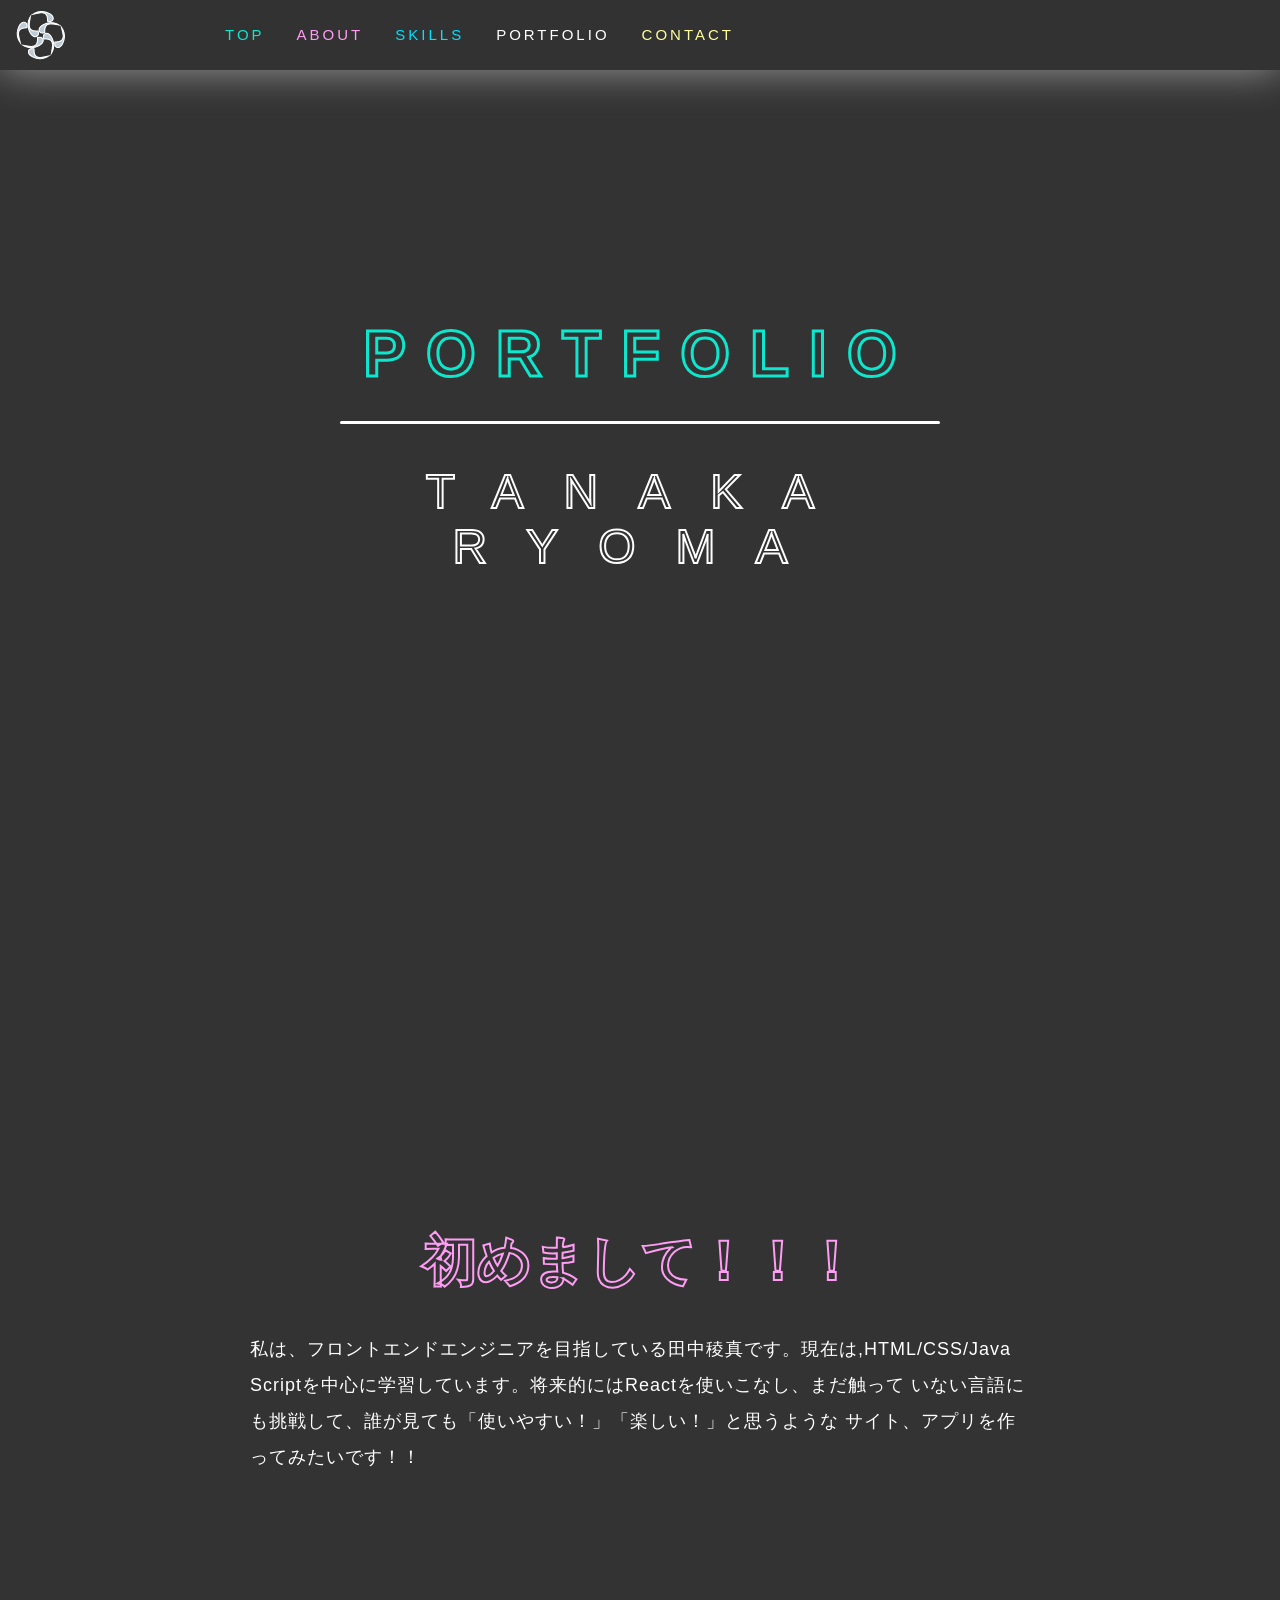
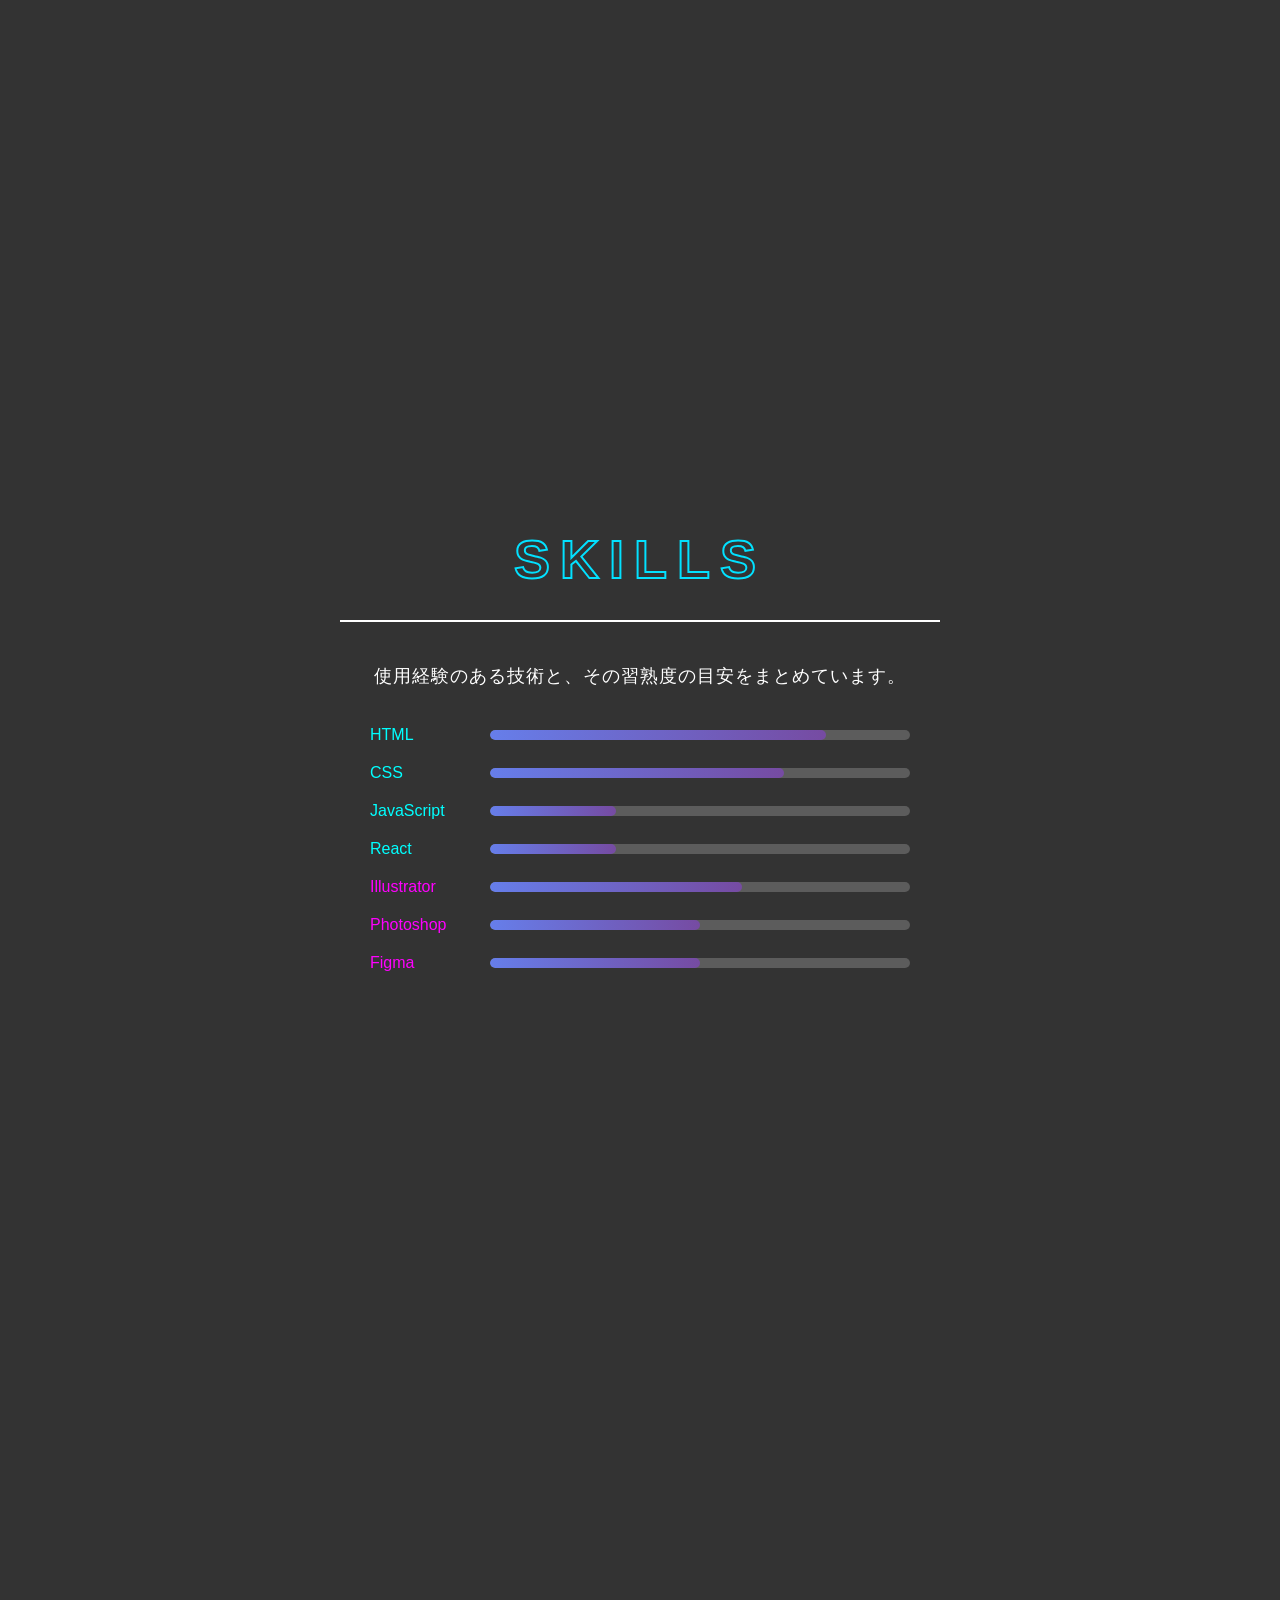
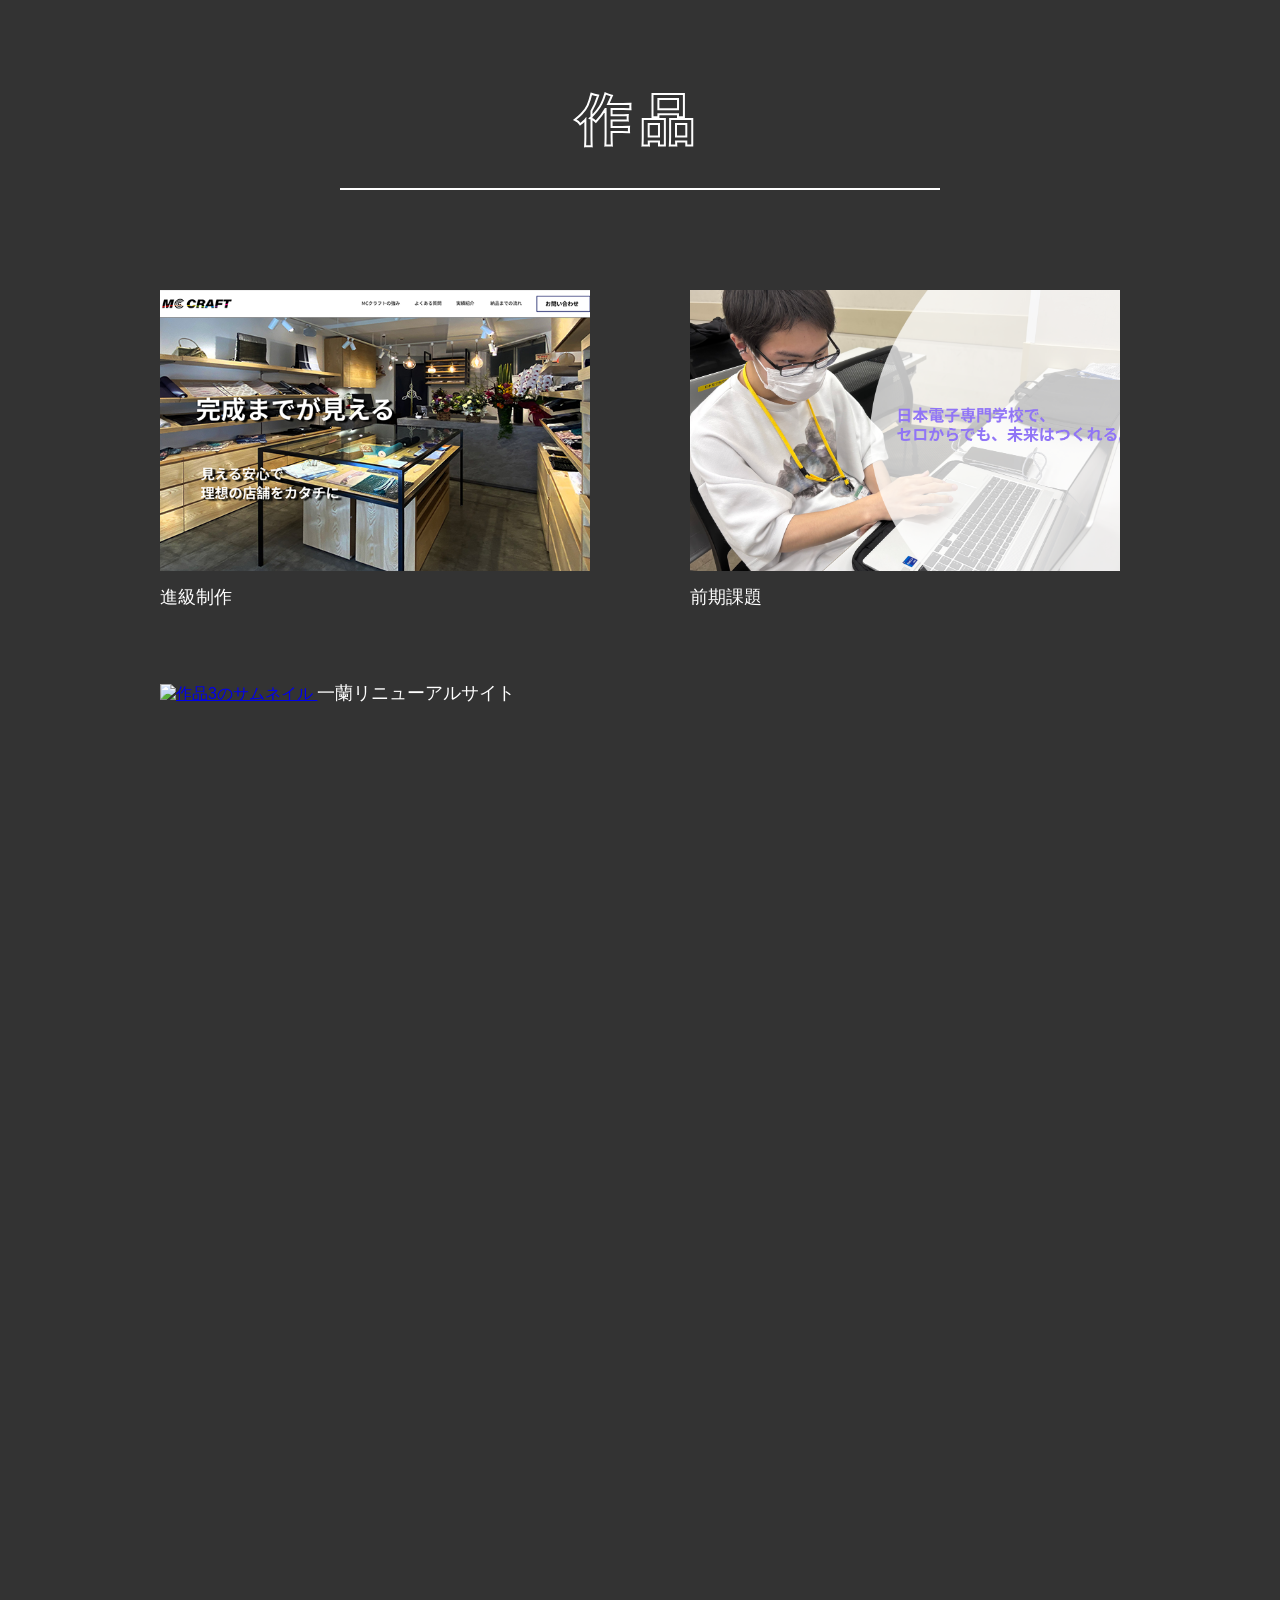
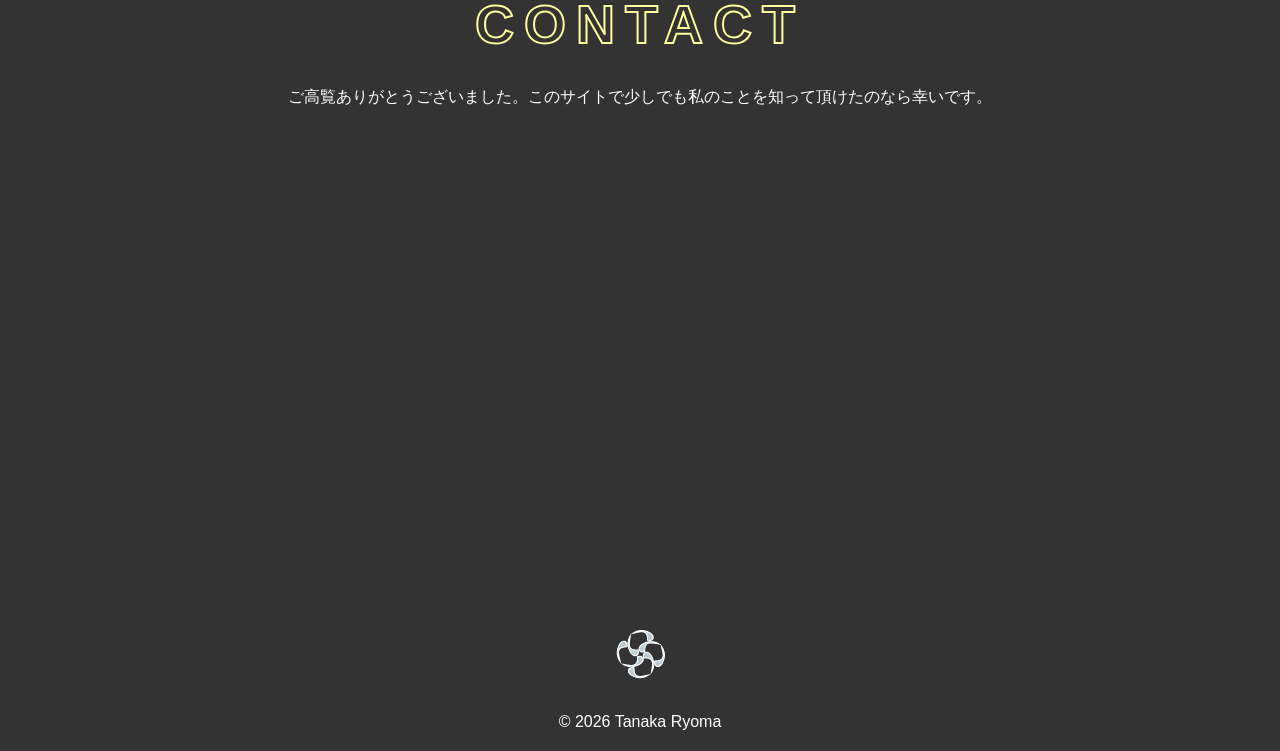
==== index.html @ 5b39f3ab "作品リンクのパスを修正" ====
<!doctype html>
<html lang="ja">
  <head>
    <meta charset="UTF-8" />
    <meta name="viewport" content="width=device-width, initial-scale=1.0" />
    <title>portfolio</title>
    <link rel="stylesheet" href="css/style.css" />
    <script src="js/script.js" defer></script>
  </head>

  <body>
    <header>
      <h1>
        <a href="index.html"
          ><img src="img/アイコン.png" alt="サイトのアイコン"
        /></a>
      </h1>
      <nav>
        <ul>
          <li><a href="index.html" style="color: #0ce7cd">TOP</a></li>
          <li><a href="#portfolio-about" style="color: #ff9df5">ABOUT</a></li>
          <li><a href="#portfolio-skills" style="color: #02e1ff">SKILLS</a></li>
          <li><a href="#portfolio-works">PORTFOLIO</a></li>
          <li>
            <a href="#portfolio-contact" style="color: #ffff9d">CONTACT</a>
          </li>
        </ul>
      </nav>
    </header>

    <main>
      <section>
        <div class="portfolio-top">
          <div class="container">
            <div class="container-title">
              <h2>PORTFOLIO</h2>
            </div>
            <div class="projects">
              <span>TANAKA</span>
              <span>RYOMA</span>
            </div>
          </div>
        </div>
      </section>

      <section>
        <div id="portfolio-about">
          <div class="about">
            <h2>初めまして！！！</h2>
            <p>
              私は、フロントエンドエンジニアを目指している田中稜真です。現在は,HTML/CSS/Java
              Scriptを中心に学習しています。将来的にはReactを使いこなし、まだ触って
              いない言語にも挑戦して、誰が見ても「使いやすい！」「楽しい！」と思うような
              サイト、アプリを作ってみたいです！！
            </p>
          </div>
        </div>
      </section>


      <section>
        <div id="portfolio-skills">
          <div class="skills">

            <div class="after">
              <h2>SKILLS</h2>
            </div>

            <div class="skill-description">
              <p>使用経験のある技術と、その習熟度の目安をまとめています。</p>
            </div>

            <div class="skill-tags">
              <div class="skill-item">
                <span class="skill-tag" style="color: aqua">HTML</span>
                <div class="skill-bar">
                  <div class="skill-progress" style="width: 80%"></div>
                </div>
              </div>

              <div class="skill-item">
                <span class="skill-tag" style="color: aqua">CSS</span>
                <div class="skill-bar">
                  <div class="skill-progress" style="width: 70%"></div>
                </div>
              </div>

              <div class="skill-item">
                <span class="skill-tag" style="color: aqua">JavaScript</span>
                <div class="skill-bar">
                  <div class="skill-progress" style="width: 30%"></div>
                </div>
              </div>

              <div class="skill-item">
                <span class="skill-tag" style="color: aqua">React</span>
                <div class="skill-bar">
                  <div class="skill-progress" style="width: 30%"></div>
                </div>
              </div>

              <div class="skill-item">
                <span class="skill-tag" style="color: fuchsia">Illustrator</span>
                <div class="skill-bar">
                  <div class="skill-progress" style="width: 60%"></div>
                </div>
              </div>

              <div class="skill-item">
                <span class="skill-tag" style="color: fuchsia">Photoshop</span>
                <div class="skill-bar">
                  <div class="skill-progress" style="width: 50%"></div>
                </div>
              </div>

              <div class="skill-item">
                <span class="skill-tag" style="color: fuchsia">Figma</span>
                <div class="skill-bar">
                  <div class="skill-progress" style="width: 50%"></div>
                </div>
              </div>

            </div>
          </div>
        </div>
      </section>

      <section>
        <div id="portfolio-works">
          <div class="works">
            <h2>作品</h2>
            <div class="works-grid">
              
              <div class="works-item">
                <a href="ポートフォリオ/works/promotion-project/index.html">
                  <img src="img/47_田中稜真.png" alt="作品1のサムネイル" />
                </a>
                <span>進級制作</span>
              </div>

              <div class="works-item">
                <a href="/works/school-project/index.html">
                  <img src="img/Group 1.png" alt="作品2のサムネイル" />
                </a>
                <span>前期課題</span>
              </div>

              <div class="works-item">
                <a href="/works/Ichiran_Renewal/index.html">
                  <img src="img/一蘭.png" alt="作品3のサムネイル" />
                </a>
                <span>一蘭リニューアルサイト</span>
              </div>

              <!-- <div class="works-item">
                <a href="22_田中_進級課題vsc/index.html">
                  <img src="img/47_田中稜真.png" alt="作品4のサムネイル" /> 
                  </a>
                  <span></span>
              </div> -->
            </div>
          </div>
        </div>
      </section>

      <section>
        <div id="portfolio-contact">
          <div class="contact">
            <h2>CONTACT</h2>
            <div>
              <p>
                ご高覧ありがとうございました。このサイトで少しでも私のことを知って頂けたのなら幸いです。
              </p>
            </div>
          </div>
        </div>
      </section>
    </main>

    <footer id="footer">
      <div class="footer-top">
        <a href="index.html"
          ><img src="img/アイコン.png" alt="サイトのアイコン"
        /></a>
      </div>

      <div class="footer-bottom">
        <p>&copy; 2026 Tanaka Ryoma</p>
      </div>

    </footer>
  </body>
</html>
---- css/style.css ----
* {
  margin: 0;
  padding: 0;
  box-sizing: border-box;
}

body {
  font-family: sans-serif;
  background-color: #333;
}

/* --------------------
ヘッダーのスタイル 
-----------------------*/
header {
  background-color: rgba(51, 51, 51, 0.7);
  position: fixed;
  width: 100%;
  display: flex;
  justify-content: space-between;
  align-items: center;
  gap: 10rem;
  height: 70px;
  padding: 0 1rem;
  box-shadow: 0 0 40px 0 rgba(255, 255, 255, 0.5);
  z-index: 1000;
}

nav {
  flex: 1;
}

nav a {
  position: relative;
  padding-bottom: 8px;
}

nav a::after {
  content: "";
  position: absolute;
  background-color: #c7c7c7;

  width: 0;
  height: 2px;
  left: 50%;
  bottom: 0;

  transform: translateX(-50%);
  transition: width 0.3s cubic-bezier(0.075, 0.82, 0.165, 1);
}

nav a:hover::after {
  /*ホバー時のスタイル*/
  width: 100%;
}

header ul {
  display: flex;
  gap: 2rem;
  list-style: none;
}

header ul li a {
  color: #fff;
  font-size: 15px;
  text-decoration: none;
  letter-spacing: 3px;
}

/*アイコンのスタイル*/
header h1 img {
  display: block;
}

/* --------------------
MVのスタイル 
-----------------------*/
.portfolio-top {
  background-color: #333;
  width: 100%;
  height: 850px;
  display: flex;
  align-items: center;
}

.portfolio-top .container {
  width: 70%;
  margin: 40px auto 0 auto;
}

.portfolio-top h2 {
  color: #333;
  -webkit-text-stroke: 3px #0ce7cd;
  font-size: 64px;
  text-align: center;
  letter-spacing: 20px;
  animation: 1s ease-in bounceIn; /*要素が弾む*/
}

@keyframes bounceIn {
  /*0%=0秒　100％=1秒*/
  0% {
    transform: translateY(
      100px
    ); /*元の位置からY軸方向に100px移動（下に100px）*/
    opacity: 0; /*完全透明*/
  }
  50% {
    transform: translateY(-50px); /*元の位置より20px上*/
  }
  70% {
    transform: translateY(30px); /*元の位置より10px下*/
  }
  85% {
    transform: translateY(-15px); /*元の位置より5px上*/
  }
  100% {
    transform: translateY(0);
    opacity: 1;
  }
}

/* h2の下に線を引くためのスタイル */
.portfolio-top .container-title::after {
  content: "";
  display: block;
  width: 600px;
  height: 3px;
  border-radius: 10px;
  background-color: #ffffff;
  margin: 30px auto 0 auto;
}

.projects {
  display: flex;
  flex-direction: column;
  justify-content: center;
  align-items: center;
  padding-top: 40px;
  font-size: 48px;
  font-weight: 100;
  letter-spacing: 40px;
  animation: 1s ease-out bounceIn;
}

.projects span {
  margin-bottom: 20px;
  color: #333;
  /* -webkit-text-stroke: 2px #02e1ff; */
  -webkit-text-stroke: 2px #fff;
  margin: 0;
}

/* --------------------
自己紹介セクションのスタイル
-----------------------*/
#portfolio-contact,
#portfolio-about,
#portfolio-skills {
  height: 1000px;
  width: 100%;
  max-width: 1200px;

  display: flex;
  align-items: center;

  margin: 0 auto;
  background-color: #333;
  color: #fff;
}

#portfolio-contact h2,
#portfolio-about h2,
#portfolio-skills h2 {
  margin: 0 auto;
  text-align: center;

  font-size: 54px;
  color: #333;
  -webkit-text-stroke: 2px #ff9df5;
}

#portfolio-contact .contact,
#portfolio-about .about,
#portfolio-skills .skills {
  margin: 0 auto;

  display: flex;
  flex-direction: column;
  align-items: center;
  justify-content: center;

  gap: 2rem;
}

.about p,
.skills p {
  width: 65%;

  letter-spacing: 1px;
  line-height: 2;
  font-size: 18px;
}

.skills p {
  width: 100%;
}

#portfolio-skills h2 {
  position: relative;
  margin: 0 auto;
  text-align: center;

  font-size: 54px;
  color: #333;
  -webkit-text-stroke: 2px #02e1ff;

  letter-spacing: 10px;
}

#portfolio-skills .after::after {
  content: "";
  display: inline-block;
  background-color: #fff;
  width: 600px;
  height: 2px;
  margin: 30px auto 0 auto;
}

.skill-description {
  letter-spacing: 1px;
}

.skill-tags {
  width: 90%;
  display: flex;
  flex-direction: column;
  gap: 20px;
  padding-top: 0px;
}

/* 1つのスキル行 */
.skill-item {
  display: flex;
  align-items: center;
  gap: 20px;
}

.skill-tag {
  color: white;
  font-size: 16px;
  font-weight: 500;
  min-width: 100px; /* スキル名の幅を固定 */
}

/* メーター（バー全体） */
.skill-bar {
  flex: 1; /* 残りのスペースを占める */
  height: 10px;
  background: rgba(255, 255, 255, 0.2);
  border-radius: 10px;
  overflow: hidden;
}

/* メーター（進行部分） */
.skill-progress {
  height: 100%;
  background: linear-gradient(90deg, #667eea 0%, #764ba2 100%);
  border-radius: 10px;
  transition: width 1s ease-out;
  width: 0; 
}

.portfolio-works {
  width: 100%;
  max-width: 1200px;
  margin: 0 auto;
  padding: 40px 0;
}

/* -------------------
作品セクションのスタイル 
----------------------*/

#portfolio-works {
  display: flex;
  flex-direction: column;
  width: 100%;
  height: 1500px;
  max-width: 1200px;
  margin: 0 auto;
  justify-content: center;
}

#portfolio-works .works h2 {
  text-align: center;
  font-size: 54px;
  color: #333;
  -webkit-text-stroke: 2px #ffffff;
  letter-spacing: 10px;
  margin-bottom: 100px;
}

#portfolio-works .works span {
  font-size: 18px;
  color: #fff;
}

#portfolio-works .works h2::after {
  display: block;
  content: '';
  height: 2px;
  width: 600px;
  background-color: #ffffff;
  margin: 30px auto 0;
}

.works-grid {
  display: grid;
  grid-template-columns: repeat(2, 1fr);
  justify-content: center;
  gap: 100px;
  width: 80%;
  margin: 0 auto;
}

.works-item img {
  width: 100%;
  height: 100%;
  padding-bottom: 10px;
  object-fit: cover;
  transition: transform 0.3s ease;
}

.works-item img:hover {
  transform: scale(1.1);
}

/*-----------------
コンタクト
-------------------*/

#portfolio-contact h2{
  -webkit-text-stroke: 2px #ffff9d;
  letter-spacing: 10px;
}

/*------------------
フッター
-------------------*/

#footer {
  height: 100px;
  width: 100%;
}

#footer .footer-top{
  margin-top: 80px;
  margin-bottom: 30px;
  text-align: center;
}

#footer img {
  margin: 0 auto;
}

#footer .footer-bottom p {
  color: #fff;
  text-align: center;
  padding-bottom: 20px;
}
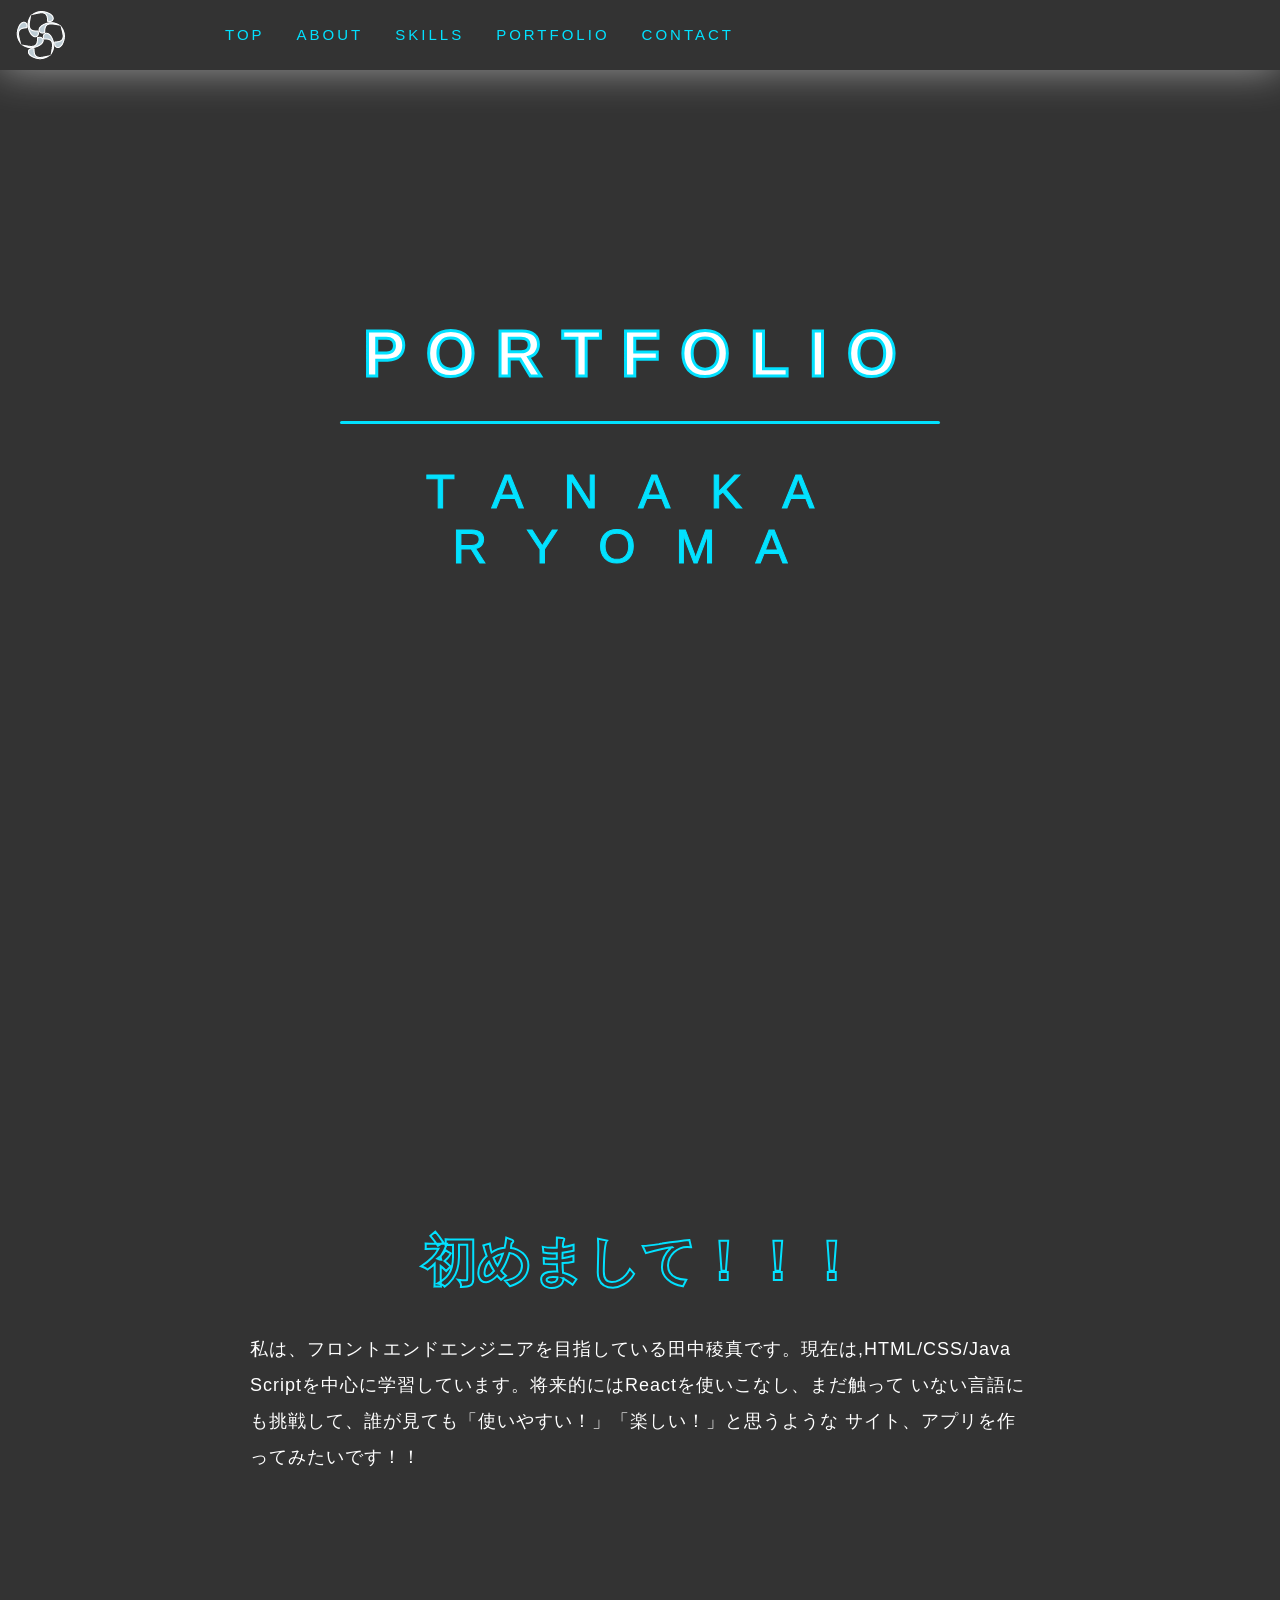
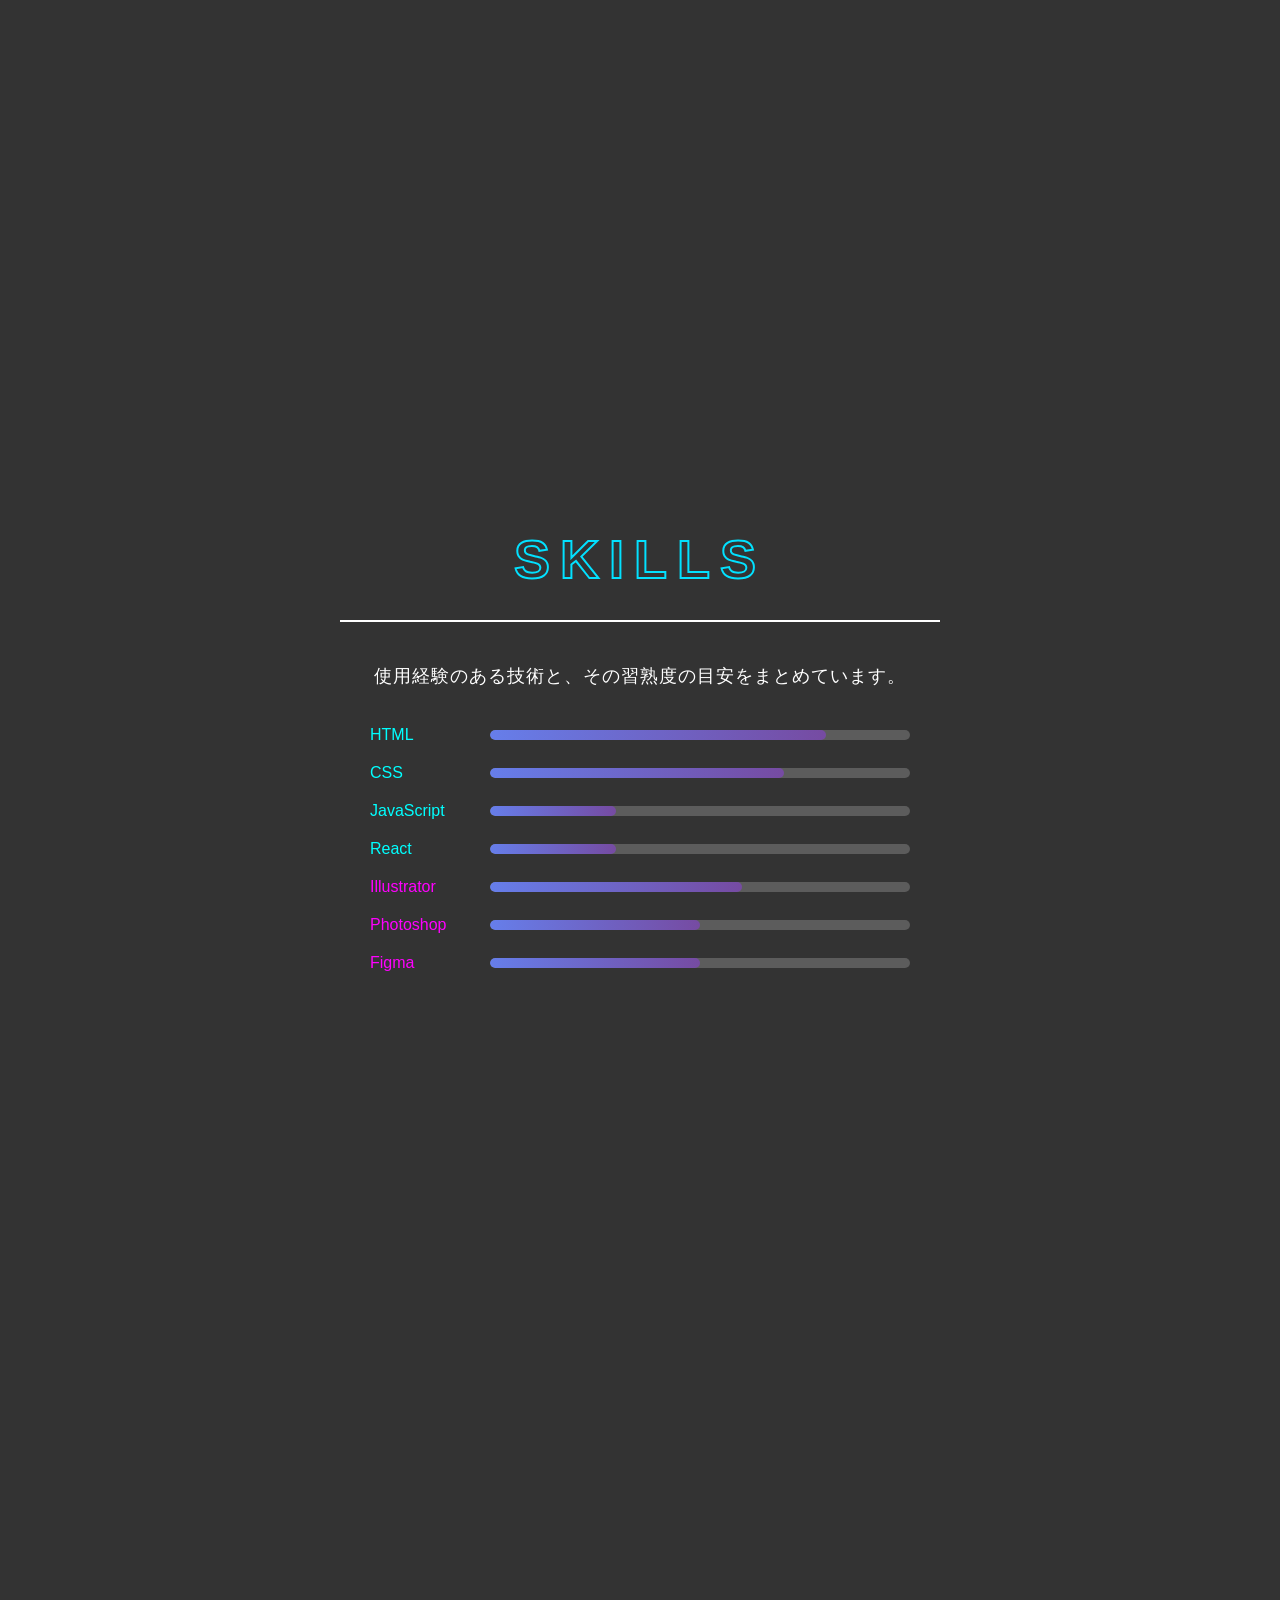
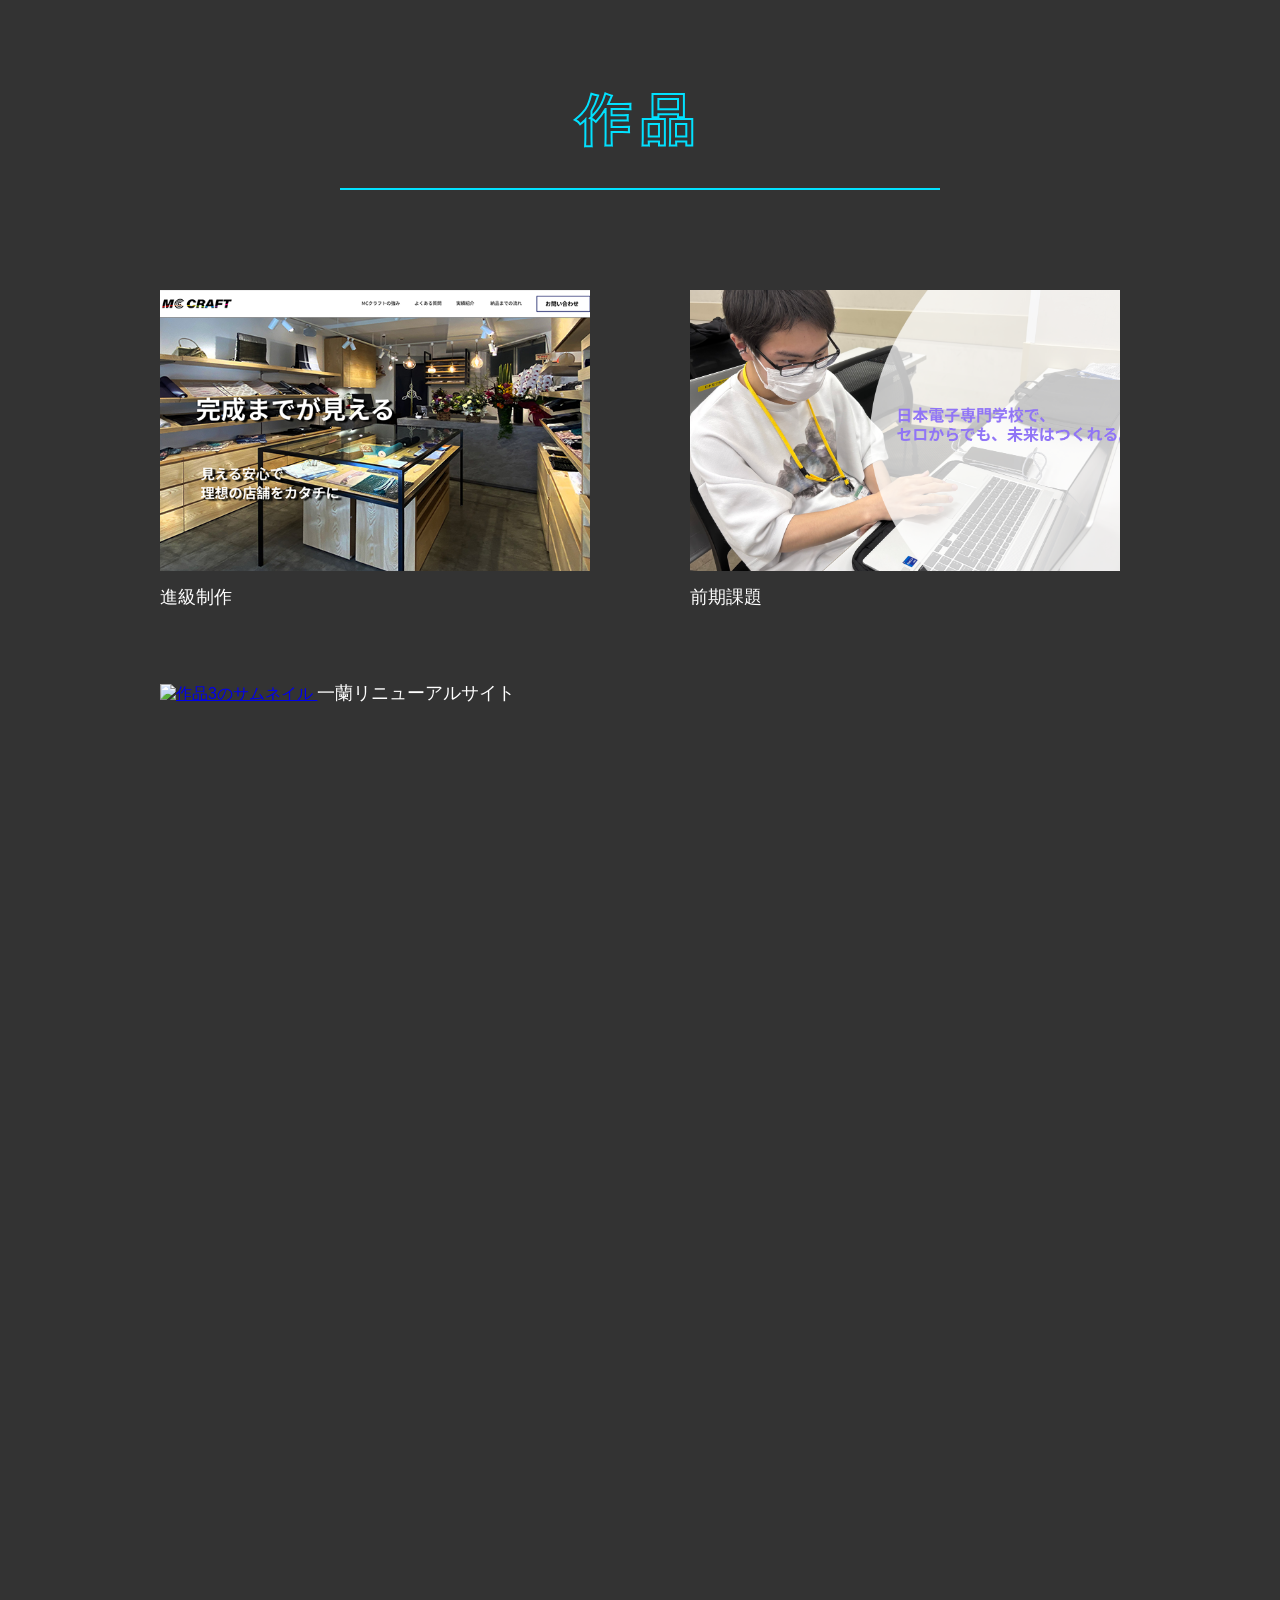
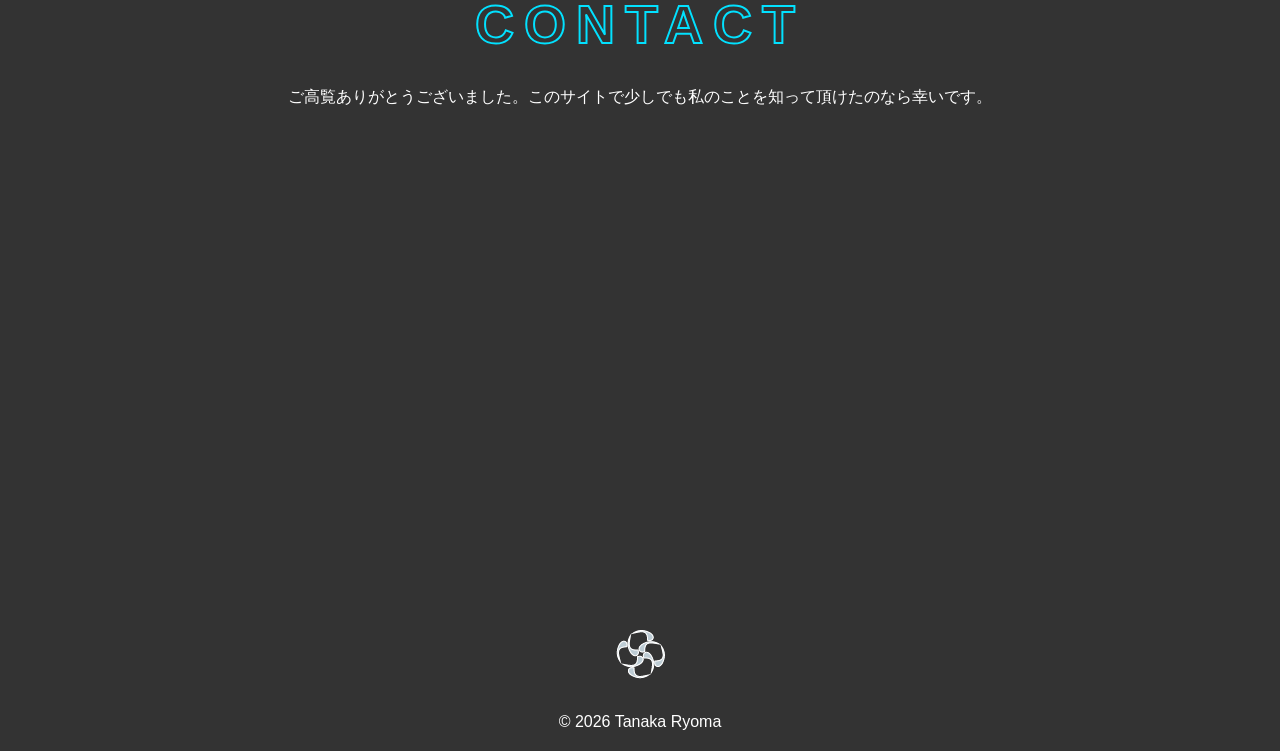
==== commit ad8e1d76: "スタイルの調整とリンクカラーの統一" ====
--- a/index.html
+++ b/index.html
@@ -17,12 +17,12 @@
       </h1>
       <nav>
         <ul>
-          <li><a href="index.html" style="color: #0ce7cd">TOP</a></li>
-          <li><a href="#portfolio-about" style="color: #ff9df5">ABOUT</a></li>
+          <li><a href="index.html" style="color: #02e1ff">TOP</a></li>
+          <li><a href="#portfolio-about" style="color: #02e1ff">ABOUT</a></li>
           <li><a href="#portfolio-skills" style="color: #02e1ff">SKILLS</a></li>
-          <li><a href="#portfolio-works">PORTFOLIO</a></li>
+          <li><a href="#portfolio-works" style="color: #02e1ff ">PORTFOLIO</a></li>
           <li>
-            <a href="#portfolio-contact" style="color: #ffff9d">CONTACT</a>
+            <a href="#portfolio-contact" style="color: #02e1ff">CONTACT</a>
           </li>
         </ul>
       </nav>
@@ -132,7 +132,7 @@
             <div class="works-grid">
               
               <div class="works-item">
-                <a href="ポートフォリオ/works/promotion-project/index.html">
+                <a href="/works/promotion-project/index.html">
                   <img src="img/47_田中稜真.png" alt="作品1のサムネイル" />
                 </a>
                 <span>進級制作</span>
--- a/css/style.css
+++ b/css/style.css
@@ -13,7 +13,6 @@
 ヘッダーのスタイル 
 -----------------------*/
 header {
-  background-color: rgba(51, 51, 51, 0.7);
   position: fixed;
   width: 100%;
   display: flex;
@@ -38,7 +37,7 @@
 nav a::after {
   content: "";
   position: absolute;
-  background-color: #c7c7c7;
+  background-color: #000;
 
   width: 0;
   height: 2px;
@@ -89,8 +88,8 @@
 }
 
 .portfolio-top h2 {
-  color: #333;
-  -webkit-text-stroke: 3px #0ce7cd;
+  color: #fff;
+  -webkit-text-stroke: 3px #02e1ff;
   font-size: 64px;
   text-align: center;
   letter-spacing: 20px;
@@ -127,7 +126,7 @@
   width: 600px;
   height: 3px;
   border-radius: 10px;
-  background-color: #ffffff;
+  background-color: #02e1ff;
   margin: 30px auto 0 auto;
 }
 
@@ -145,9 +144,10 @@
 
 .projects span {
   margin-bottom: 20px;
-  color: #333;
+  color: #02e1ff;
+  -webkit-text-stroke: 1px #02e1ff;
   /* -webkit-text-stroke: 2px #02e1ff; */
-  -webkit-text-stroke: 2px #fff;
+  
   margin: 0;
 }
 
@@ -177,7 +177,7 @@
 
   font-size: 54px;
   color: #333;
-  -webkit-text-stroke: 2px #ff9df5;
+  -webkit-text-stroke: 2px #02e1ff;
 }
 
 #portfolio-contact .contact,
@@ -296,7 +296,7 @@
   text-align: center;
   font-size: 54px;
   color: #333;
-  -webkit-text-stroke: 2px #ffffff;
+  -webkit-text-stroke: 2px #02e1ff;
   letter-spacing: 10px;
   margin-bottom: 100px;
 }
@@ -311,7 +311,7 @@
   content: '';
   height: 2px;
   width: 600px;
-  background-color: #ffffff;
+  background-color: #02e1ff;
   margin: 30px auto 0;
 }
 
@@ -341,7 +341,7 @@
 -------------------*/
 
 #portfolio-contact h2{
-  -webkit-text-stroke: 2px #ffff9d;
+  -webkit-text-stroke: 2px #02e1ff;
   letter-spacing: 10px;
 }
 
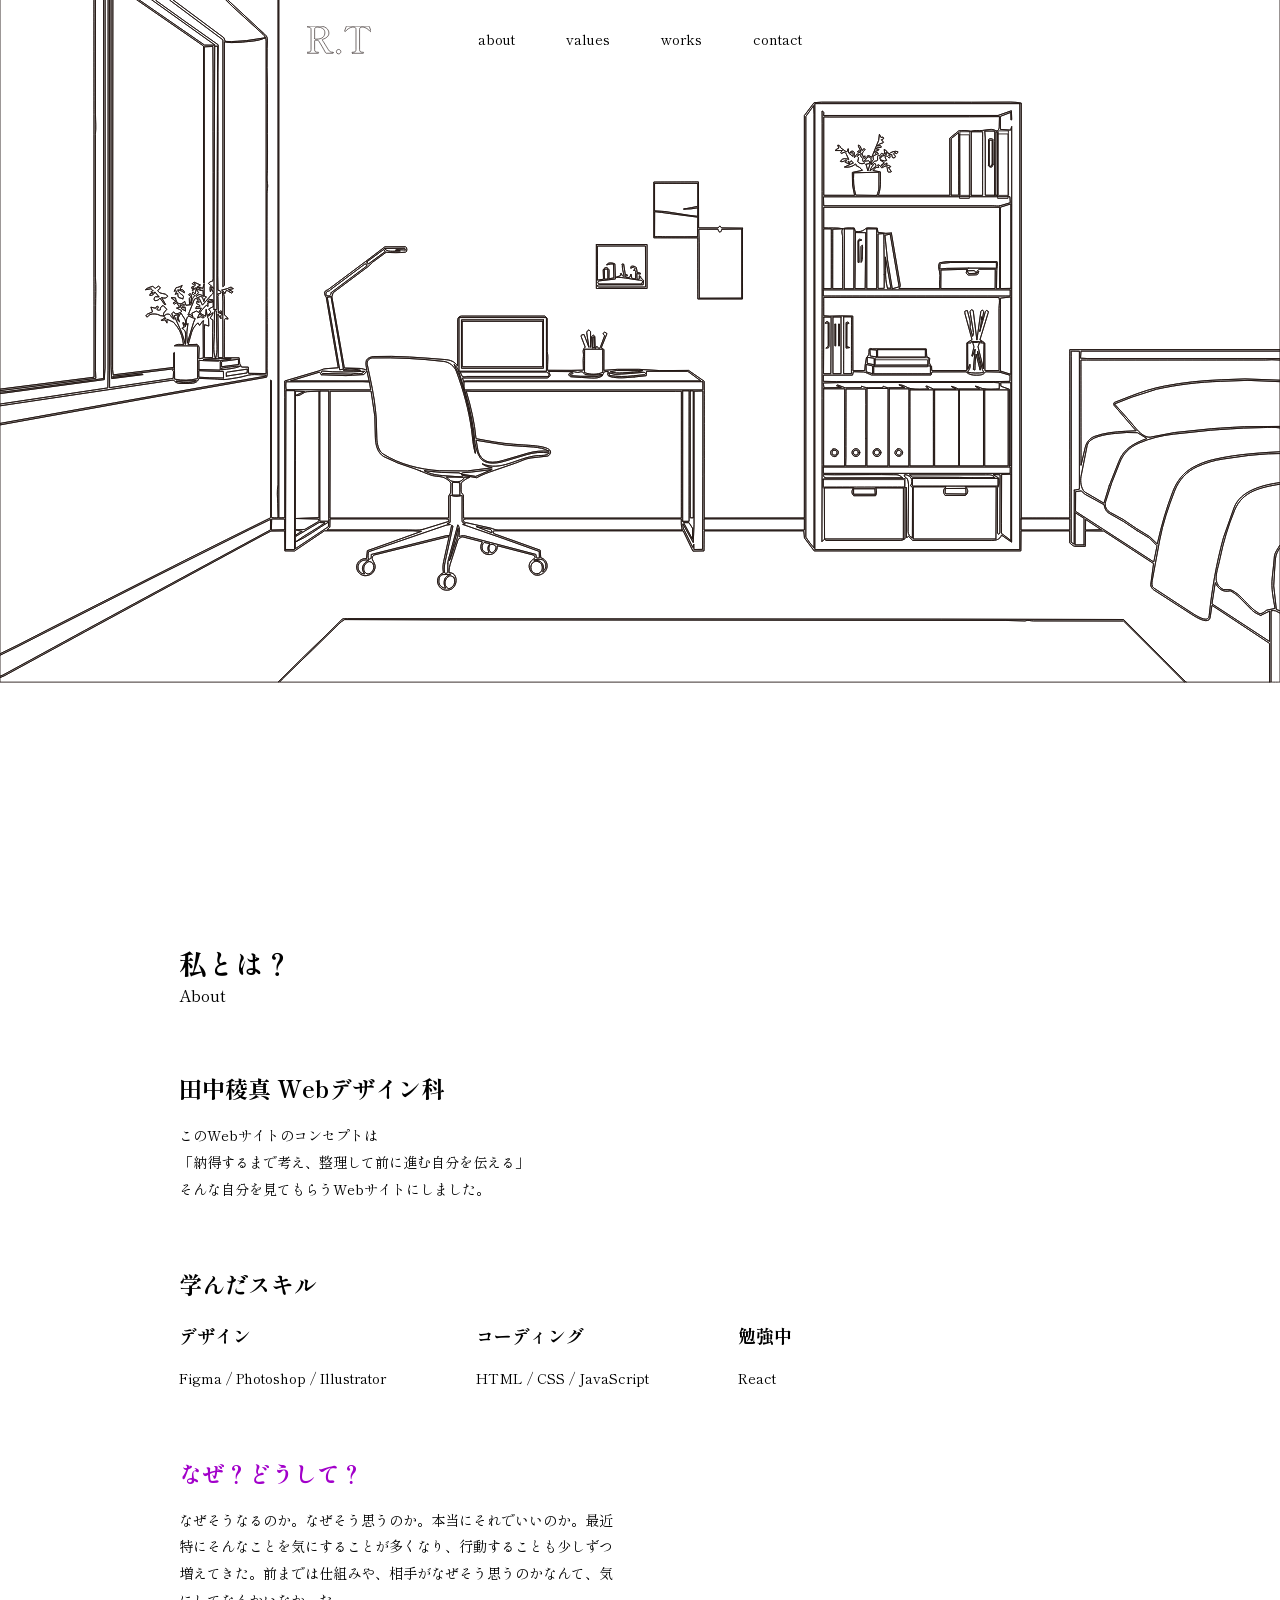
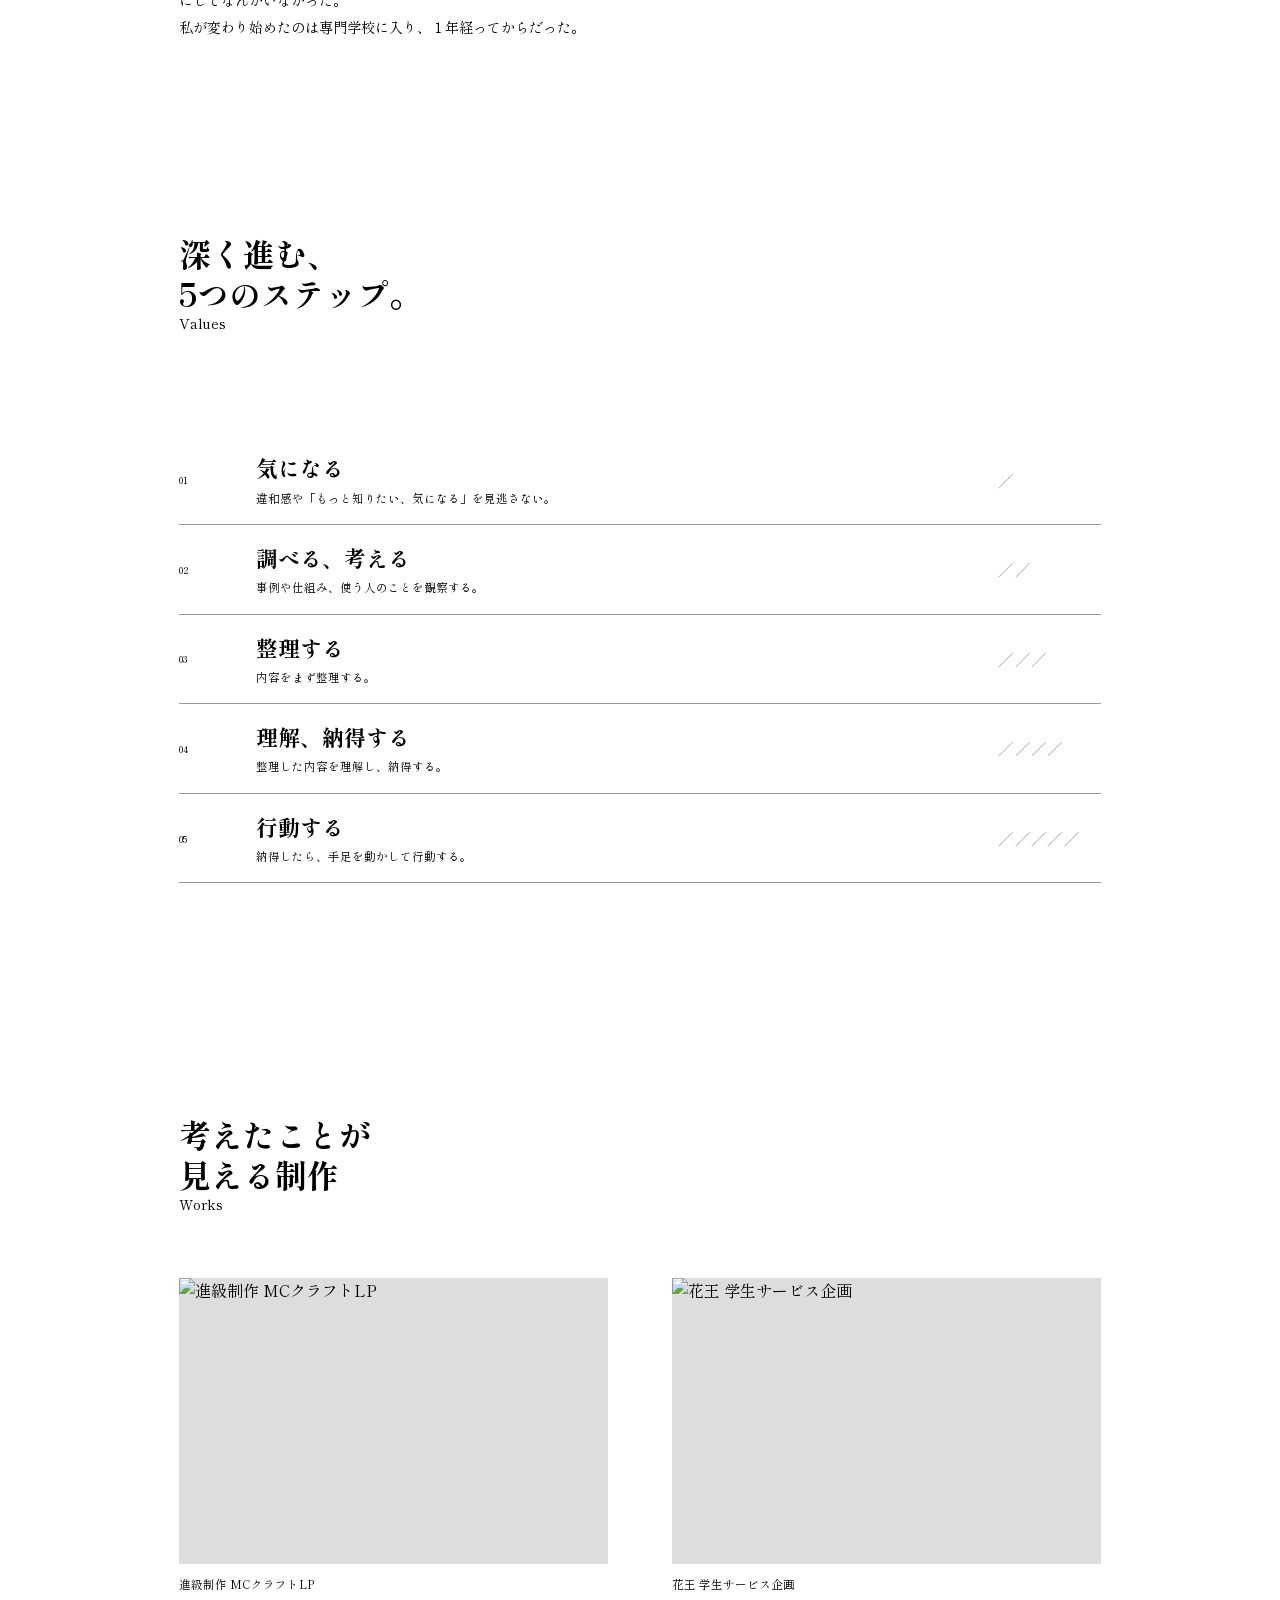
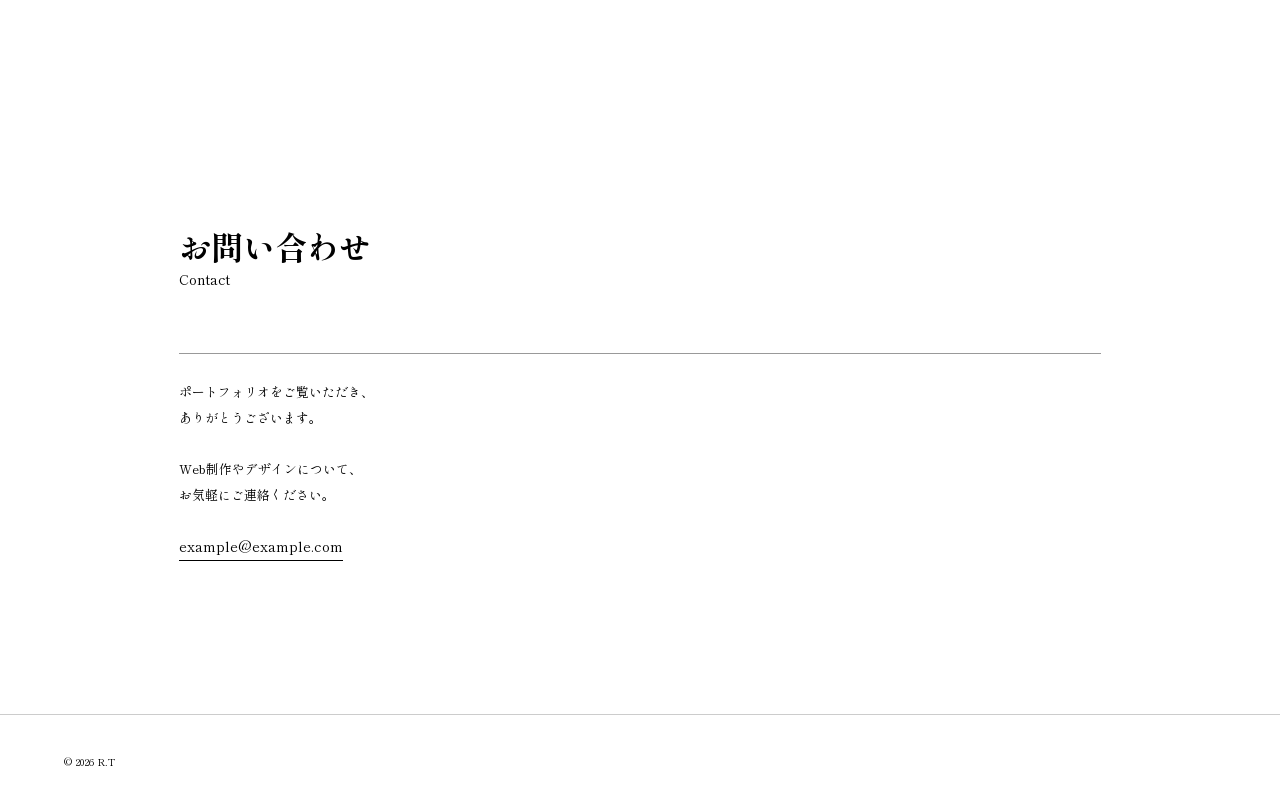
==== commit 55af31c4: "デザインの改変。 コーディングテスト" ====
--- a/index.html
+++ b/index.html
@@ -3,191 +3,1063 @@
   <head>
     <meta charset="UTF-8" />
     <meta name="viewport" content="width=device-width, initial-scale=1.0" />
-    <title>portfolio</title>
+    <title>ポートフォリオサイト</title>
+     <link rel="preconnect" href="https://fonts.googleapis.com" />
+    <link rel="preconnect" href="https://fonts.gstatic.com" crossorigin />
+    <link
+      href="https://fonts.googleapis.com/css2?family=Noto+Sans+JP:wght@100..900&family=Shippori+Mincho&display=swap"
+      rel="stylesheet"
+    />
     <link rel="stylesheet" href="css/style.css" />
-    <script src="js/script.js" defer></script>
   </head>
-
   <body>
     <header>
-      <h1>
+      <!-- 右上配置のSVGロゴ -->
+      <div class="header ">
         <a href="index.html"
-          ><img src="img/アイコン.png" alt="サイトのアイコン"
-        /></a>
-      </h1>
-      <nav>
-        <ul>
-          <li><a href="index.html" style="color: #02e1ff">TOP</a></li>
-          <li><a href="#portfolio-about" style="color: #02e1ff">ABOUT</a></li>
-          <li><a href="#portfolio-skills" style="color: #02e1ff">SKILLS</a></li>
-          <li><a href="#portfolio-works" style="color: #02e1ff ">PORTFOLIO</a></li>
-          <li>
-            <a href="#portfolio-contact" style="color: #02e1ff">CONTACT</a>
-          </li>
-        </ul>
-      </nav>
+          ><svg
+            class="header-logo"
+            viewBox="0 0 123.48 57.76"
+            xmlns="http://www.w3.org/2000/svg"
+          >
+            <path
+              class="cls-1"
+              d="M50.54,51.62c0,.67-.17,1.01-.5,1.01h-12.46c-.82,0-1.42-.36-1.8-1.08-1.78-3.26-4.01-7.24-6.7-11.92-2.69-4.68-4.99-8.44-6.91-11.27-.38-.62-.96-.94-1.73-.94h-4.25c-.48,0-.85.13-1.12.4s-.4.64-.4,1.12v16.78c0,1.87.53,3.17,1.58,3.89,1.06.72,2.57,1.08,4.54,1.08h1.08c.34,0,.5.31.5.94,0,.67-.17,1.01-.5,1.01H.5c-.34,0-.5-.34-.5-1.01,0-.62.17-.94.5-.94h1.08c2.06,0,3.61-.36,4.64-1.08,1.03-.72,1.55-2.02,1.55-3.89V6.98c0-1.87-.54-3.17-1.62-3.89-1.08-.72-2.6-1.08-4.57-1.08H.5c-.34,0-.5-.31-.5-.94C0,.74.04.49.11.32.18.16.31.07.5.07l16.92-.07h7.2c3.12.05,6.02.62,8.71,1.73,2.69,1.1,4.85,2.68,6.48,4.72,1.63,2.04,2.45,4.4,2.45,7.09,0,2.98-1.09,5.48-3.28,7.52-2.18,2.04-5.03,3.59-8.53,4.64-.67.24-1.01.6-1.01,1.08,0,.24.12.53.36.86.86,1.2,1.94,2.84,3.24,4.93,1.3,2.09,2.18,3.54,2.66,4.36,2.88,4.7,4.94,7.97,6.19,9.79.91,1.3,1.93,2.28,3.06,2.95,1.13.67,2.82,1.01,5.08,1.01.33,0,.5.31.5.94ZM15.08,25.02c.26.26.64.4,1.12.4h.65c6.67,0,11.27-1.18,13.79-3.53,2.52-2.35,3.78-5.26,3.78-8.71,0-3.7-1.31-6.46-3.92-8.28-2.62-1.82-5.87-2.74-9.76-2.74-1.82,0-3.29.3-4.39.9-1.1.6-1.66,1.81-1.66,3.64v17.21c0,.48.13.85.4,1.12Z"
+            />
+            <path
+              class="cls-1"
+              d="M57.96,52.52c-.82-.84-1.22-1.86-1.22-3.06s.41-2.14,1.22-2.95,1.82-1.22,3.02-1.22,2.22.41,3.06,1.22c.84.82,1.26,1.8,1.26,2.95s-.42,2.22-1.26,3.06-1.86,1.26-3.06,1.26-2.21-.42-3.02-1.26Z"
+            />
+            <path
+              class="cls-1"
+              d="M87.26,52.63c-.29,0-.43-.34-.43-1.01,0-.62.14-.94.43-.94h1.08c2.06,0,3.61-.37,4.64-1.12,1.03-.74,1.55-2.03,1.55-3.85V6.7c0-1.78-.48-2.99-1.44-3.64-.96-.65-2.3-.97-4.03-.97-.29,0-.86.05-1.73.14-2.06.19-4.38,1.08-6.95,2.66-2.57,1.58-4.57,3.38-6.01,5.4-.19.34-.43.5-.72.5-.14,0-.31-.05-.5-.14-.43-.19-.65-.41-.65-.65l.07-.43,3.1-8.35c.33-.77.94-1.15,1.8-1.15h41.04c.86,0,1.46.38,1.8,1.15l3.1,8.35.07.43c0,.24-.22.46-.65.65-.19.1-.36.14-.5.14-.29,0-.53-.17-.72-.5-1.44-2.02-3.44-3.82-6.01-5.4-2.57-1.58-4.88-2.47-6.95-2.66-.86-.1-1.44-.14-1.73-.14-1.78,0-3.13.34-4.07,1.01-.94.67-1.4,1.87-1.4,3.6v39.02c0,1.87.53,3.17,1.58,3.89,1.05.72,2.59,1.08,4.61,1.08h1.01c.34,0,.5.31.5.94,0,.67-.17,1.01-.5,1.01h-21.38Z"
+            /></svg></a>
+
+        <nav class="header-nav">
+          <ul>
+            <li><a href="">about</a></li>
+            <li><a href="">values</a></li>
+            <li><a href="">works</a></li>
+            <li><a href="">contact</a></li>
+          </ul>
+        </nav>
+      </div>
     </header>
 
     <main>
-      <section>
-        <div class="portfolio-top">
-          <div class="container">
-            <div class="container-title">
-              <h2>PORTFOLIO</h2>
+      <section class="fv-container">
+        <!--FV-->
+        <!-- SVG本体（※ファイル読み込み または 内部埋め込み） -->
+        <!-- imgタグではなく、<svg>タグとして配置するか、JSで読み込む必要があります -->
+        <svg class="draw-svg" viewBox="0 1 1717 1000" id="roomSvg">
+          <path
+            class="st1"
+            d="M374,0h1343v469.99h-281.98s-.03,225.85-.03,225.85l-65.01-.02V139.31c-4.8-.9-9.31-1.35-14-1.34l-52.94.19-22.22-.04-178.64-.08-10.15.67-13.02,17.27-.03,539.83-134.33.13-.06-30.92.08-28.02.1-21.04-.02-46.89v-9.11s.03-29.97.03-29.97l-.2-17.6-20.89-14.51-38.68.22-28.09-1.68-28.76.02-18.11,1.35.06-27.6c-.12-1.02-2.92-2.47-3.68-2.47l7.77-19.23-2.63-1.81c-.62-.43-2.6,1.09-2.47,1.83s.97,1.65,1.98,2.9l-5.55,14.91c-.24.63-1.75,2.68-2.17,2.21l-2.69-3.03-2.27,3.24-.5-15.86c-.03-.81-.83-2.02-1.46-2.17-.84-.2-2.93,1.32-3,2.23l-1.09,14.05-.18-20.97c0-.86-1.94-2.43-2.78-2.25s-2.5,2.49-2.33,3.59l2.93,19.56-6.43-17.11-3.16.36c-.7.08-.92,2.1-.64,2.83l5.26,13.58c-2.75,2.54-3.16,4.67-2.51,7.99.62,3.15-.27,6.36-.2,9.75l.27,13.18-16.57.32-31.55-.11.15-8.12c.1-5.64.73-11.29-.56-16.88l-.06-44.75-3.14-2.98-111.79.02c-2.91.07-5.03,2.21-5.04,4.99l-.14,62.15c-4.13-6.44-9.8-8.27-17.09-8.85-31.94-2.53-63.35-5.22-95.28-4.03-3.63.14-8.8,1.96-9.98,5.12-1.43,3.83-.17,8.59.63,13.21-2.57-.96-6.29-2.29-9.13-2.36l-21.12-.57-16.72-95.46,1.65-5.5,46.81-34.99,6.09-5.91,18.24-13.38c8.96.57,17.01.76,26.26-.2,2.12-.22,1.9-6.88-.16-7.22l-27.83.12-25.71,19.56-49.61,37.17c-1.78,1.34-5.01,1.98-5.52,4.14s.74,4.69,2.24,6.7l16.13,94.61-17.96,1.4c-2.57.2-5.7,2.11-8.09,2.82l-45.86,13.58.11,22.04v161.25s-7.96.33-7.96.33V0ZM995.99,307.05l-28.16-.36c-.59-1-1.9-2.91-2.31-2.45l-2.24,2.46-26.16-.06-.19-61.62-59.91.17v74.8s58.94.09,58.94.09l.07,81.94h59.99s-.02-94.96-.02-94.96ZM799.97,329v59h68.03v-59h-68.03Z"
+          />
+          <path
+            class="st1"
+            d="M1703,915.99h-112l-83.83-83.98-243.7-.49-797.1-.68c-2.64,0-6.22-.35-7.51.92l-21.7,21.38-32.53,31.48-31.63,31.37H0v-6l6.42-2.84,107.3-58.5,231.17-125.46,18.57-9.85,18.34-.16.26,26.78,13.03.11,40.11-27.05,118.68-.02,11.49.71-44.61,16.06-27.98,9.9-1.18,10.66c-6.75-.7-13.34,4.46-13.24,11.43.09,6.36,5.87,11.96,12.55,11.47,5.01-.37,8.88-2.66,10.78-6.3,6.06-11.65-7.91-14.74-.14-21.38l100.9-24.94-7.36,33.61c-1.09,5-1.31,9.7-.26,15.15-6.25,1.97-9.39,8.7-7.39,14.66,2.15,6.4,7.69,9.74,15.12,8.33,7.25-1.37,11.3-10.99,8.29-18.07-1.48-3.49-4.04-4.95-8.51-5.14-.24-4.59.85-9.52,2.48-14.26l9.7-30.21c1.39-1.28,4.61-3.78,6.25-3.52l26.28,6.71c-2.56,4.03-3,8.21-.77,12.19,1.65,2.94,5.59,4.86,9.66,4.87,6.74.02,11.64-5.08,11.13-11.9l49.1,12.7,1.62,2.86c.84,1.48-7.41,3.55-7.97,10.98-.29,3.92,1.5,7.59,4.21,10.23,3.58,3.48,7.82,3.53,12.21,1.51,4.71-2.16,7.85-6.79,7.69-11.7s-3.69-9.15-8.6-10.51l-.71-10.05-62.35-22.28-.97-2.84c-.16-.48,2.22-.93,2.88-.93l252.15.02,13.16,27.25,14.88-.25.23-26.98h133.55s.96,9.57.96,9.57l13.03,17.41,277.25-.03.24-26.86,65.12-.07.19,16.11c1.07,1.35,4.97,4.65,7.09,4.66l13.83.04.23-20.8,24.38.28,66.92,43.57-3.79,28.25c-.32,2.37,1.93,5.78,4.06,7.15l50.96,32.88c7.59,4.9,18.55,11.03,23.23,7.11,1.03-.86,1.54-3.53,1.79-5.25l2.05-14.07,77.31,51.09-.05,51.9Z"
+          />
+          <path
+            class="st1"
+            d="M373,0l-.02,651.26c-1.68,8.67-.66,16.78-.44,25.14l.51,18.93c-3.05.55-5.92.5-9.03-.45l-.03-183.39-.98-.59v184.67s-59.13,29.24-59.13,29.24l-56.68,28.24-15.42,7.88-78.96,39.87-85.58,43.3-43.03,22.04-24.21,11.84v-307l209.98-37.94,147.67-26.06c1.43-3.87.51-7.29.52-11.12l.15-48.78v-12.16s-.21-34.87-.21-34.87v-6.18s.02-94.75.02-94.75l.03-7.17.04-31.03c0-4.38,1.39-9.47.63-13.88-1.04-6.07-.42-11.21-.19-17.19.64-16.61,0-33.09,0-49.74v-14.23c0-17.7.36-35.1,0-52.88l-.44-21.32.1-25.61.38-11.09c.13-3.87-.99-5.65-3.65-8.07L304.52,0h68.48Z"
+          />
+          <path
+            class="st1"
+            d="M1589,915.99H375l3.85-4.22,40.06-38.85,35.4-34.62c2.32-2.27,4.95-4.7,7.93-6.21l150.35.43,735.68.7,26.72.75c3.69-1.76,7.29-.06,11.15-.06l121.08.13,53.88,53.78,27.91,28.16Z"
+          />
+          <polygon
+            class="st1"
+            points="126 0 126.08 154.83 126.08 181.19 126.06 372.81 126.14 411.11 126.15 507.02 0 522.99 0 0 126 0"
+          />
+          <path
+            class="st1"
+            d="M182.4,0l90.59,62.72v317.75s1,.64,1,.64l.02-317.31,11.48-.53.32,35.76-.05,54.93-.03,23.02.16,55.13.09,142.79-.75,3.06c-.12.5-1.01.44-2.45.57l-2.77,1.95c-1.79,1.26,4.78,3.79,6.32,7.29l-4.35-2.25c-.38,2.1-.33,4.76.26,7.08l1.43-4.5,2.37,5.26c.38.85-1.87,2.43-2.49,3.14l-12.03,13.75-4.06-8.39-2.93.29c-.37.04-.45.39-.2.62l1.54,1.37c.41.37,1.07,1.52,1.4,2.16.18.34-.9.44-1.18.19l-1.85-1.63-.33,3.46c-.08.83,2.25,1.26,3.3,1.52.74.18.93,3,.16,2.91l-3.81-.48c.34-.91-.1.27-.99,2.66l7.45-.61-3.38,5.78-3.12-1.91-6.3,3.01,1.55,4.74-4.33-3.68-.97,1.64c-.14.24-1.3-.67-1.15-.92l.68-1.13,7.9-19.71,7.99-3.51c2.02-.89,4.29,4.7,4.54,6.84l1.37-4.2c.24-.73,1.38-1.24,2.15-1.79l-3.01-1.37-.22-16.26-1.68,5.92-3.46-1-.46.66c.12.45.33,1.14.22,1.6l-.37,1.53,4.39-.12.37,8.39c-2.35-2.57-5.66-3.7-7.34-1.92l-1.8,1.91c-.23.25-.85-1.61-.61-1.86l3.24-3.29-3.01-5.16-1.59,6.94-1.84-2.17c-.25-.29-1.21-1.01-1.3-.64l-.64,2.56,2.27,1.2c2.79,1.48-2.37,3.15-2.83,8.46l.05.75-1.32,4.05-6.59.86-1.81-5.52c-1.93,3.1-5.34,4.31-8.06,2.98-2.17-1.06-3.88-4.06-4.13-7.42l-5.98-.35,6.58,5.22-3.93,2.07c-.02.15,1.59,1.69,2.14,1.33l2.77-1.81,3.93,6.32-4.16.95c3.44,1.47,4.95,2.03,7.18,4.04-2.21,2.67-6.2,3.79-9.12,3.48l-1.57-2.29c-.41-.59-3.1,1.95-2.79,2.61l3.23,6.93c-2.12-.66-3.61-2.53-4.87-4.95-1.46-2.8-7.05-2.05-8.25.52l-.57.75,2.48,3.08c-2.05.02-2.86-.21-3.42.22l-2.49,1.92c-1.64-.42.12.03,1.32.34.98-.44,3.52-1.29,3.98-.44l2.06,3.89.11-5.19,8.69,3.95,4.92,6.15c5.44,6.8,7.51,16.11,8.45,24.08-5.38-.51-8.41-1.07-12.23,1.44l31.18.2v43.86c-10.57,2.54-20.16,2.89-30.87.68l-.3-35.68-.88.55-.02,19.44-81.17,9.97-.81-7.2.4-496.69h31ZM268.2,386.33l-4.39.19,5.02-3.24-8.54-3.83-2.39,2.09c-.27.24,1.28,1.13,1.6.95l2.06-1.19c.17.07.4,3.07-.44,3.35l-3.93,1.33c-.37.13-.18,2.06.17,1.93l2.53-.98s-.53,1.22-.79,1.7l-1.09,2.07c1.1.05,2.39-1.1,3.88-3.54l4.7,2.57.79-2.32.82-1.08ZM245.26,401.8c.46-.88,1.24-3.43.6-3.93l-2.04-1.62c-2.47-1.96-4.09-3.01-5.38-6.45,4.22.77,5.39,1.7,8.85,3.93.58-3.88-3.47-4.38-5.89-4.49l2.97-5.28c-3.45,1.66-5.24,2.61-8.1,2.9l-2.63,4.85,2.21-.63c.34-.1,1.4.51,1.21.87l-2.07,3.86,3.43-1.32c.14,1.91.38,5.31,1.4,5.63l5.44,1.68ZM214.7,401.1l6.64,9.02.81-.72-5.51-9.34c3.84,1.4,7.02,1.23,8.25-1.85-3.72-5.54-10.46-1.26-13.32-7.65l3.42-3.01c.58-.51-1.88-3.06-2.52-2.61l-2.7,1.87c-.3.21-1.3,1.08-1.4,1.01l-1.3-.98c-.59-.45-1.95-1.87-2.62-1.66l-3.03.97c-2.47.79-5.25,2.09-6.33,3.5l6.76-1.14c1.28-.22,3.14,1.81,3.55,2.79-2.63-.69-3.45,2.1-1.13,2.38,1.34.04,1.58.02,1.33.11-2.45.83-3.77.88-3.71.74l-1.06,2.67c3.46.46,5.21-.61,6.86-4.65l5.73,6.68-5.1-.26c-1.19-.06-2.12,4.31-1.13,4.93,2.08,1.31,6.35-.69,7.5-2.82ZM256.37,404.03l.67-5.21c.13-1.02-.72-3.08-1.43-3.76-.57-.55-3.12,1.1-2.48,1.55l2.82,2c.56.39-2,2.19-1.98,2.86l.25,7.78,2.14-4.32c.06-.12-.03-.68,0-.9ZM219.77,424.42c-.35-.77-.69-2.88-.1-3.6l4.06-4.97-4.8-4.98c-2.59.49-4.42,3.33-3.71,5.65-1.38.55-3.45.86-4.09.24-.98-.95-.61-2.39,1.02-2.63.17-.15.21-1.27.03-1.79s-1.98-.58-2.24-.1l-1.23,2.28-6.29-1.51,2.21,6.29-7.1,3.16c-.6.27-1.52,1.4-1.67,1.98s1.33,2.28,1.74,1.84l2-2.16c2.51-2.72,11.49-2.64,15.33.27l4.59.49.24-.47Z"
+          />
+          <path
+            class="st1"
+            d="M227.46,0l-.05,1,71.59,53.44v331.31s2-1.98,2-1.98V57.07c3.31.69,6.72,1.23,9.93,1.08l14.33-.65c10.23-1.38,20.6-.96,30.53-5.82l-25.34,3.84-11.44.81c-5.75.41-11.41.76-16.85.2l-1.85-4.89L231,0h71l10.07,9.99,40.8,37.11c2.64,2.4,4.14,5.01,4.14,9.16l-.03,445.85-23.52-.31-.35-8.3-9.09-.11-2.48-4.53-.71-7.89h-19.86s.07-50,.07-50c0-1.05.63-2.75,1.3-2.62l3.6.68c-.28-1.69-2.47-3.81-4.78-5.35l-.18-22.73c-.03-3.17-1.05-6.25-2.62-8.56l.65,13.63-.18,19.21.23,55.74-6.38-.52.08-27.43-.48-30.67,4.19,6.25-.45-3.98c-.06-.53.64-.96,2.25-2.32l-3.72-1.28,3.28-1.44c.39-.1-1.76-2.11-2.24-1.54l-2.67,3.14-.64-22.56c1.45-.66.12-2.34-.58-3.2l4.33-.85c.79-.15.15-3.06-.62-3.32l-2.97-.97-.37-19.38.2-139.79.1-53.5-.07-23.87-.04-55.69.43-36.92-45-31.8L209.24,1.77l-.85-1.76h19.06ZM307.27,392.18l3.41,1.93c.51.29,1.79-1.57,1.68-1.8l-5.8-2.9,6.36-1.09c-3.13-3.98-5.83-.73-8.33-.06l-7.33,1.99,3.25,2.55c.45.35.89,1.91.97,2.13l1.99-4.17c.37-.77,3.05.99,3.79,1.41Z"
+          />
+          <path
+            class="st0"
+            d="M1717,470v2h-266.92s-.65,9.46-.65,9.46l9.81.53h257.76v2.01l-10.84-.42-8.56.33-240.36.06h-7.27s.14,141.22.14,141.22l5.49-23.55c1.67-7.15,5.81-12.79,12.83-15.31,13.27-4.77,27.08-6.11,41.07-6.79l14.63-.71-3.86-4.12-25.93-30.09-.28-2.88c-.06-.61,1.47-1.16,2.19-1.44l21.65-8.39c14.42-5.59,28.62-10.07,43.94-13.02,25.44-4.91,50.49-7.48,76.34-8.45l31.88-1.19,46.94,1.75v2l-43-1.77-36.63,1.27c-29.22,1.02-57.55,4.36-86.09,10.66l-32.65,10.45-23.66,9.27,18.48,20.63,10.26,12.12c4.26,5.03,11.65,12.47,19.08,11.82l32.6-6.2,49.57-5.15,12.02-.84,15.97-.98,16.39-.88,47.67-.4v2c-7.31-1.07-14.51-.66-22.32-.45l-26.68.72-17.07,1.03-14.95.95-12.03.86-49.54,5.24c-16.33,1.73-31.93,5.67-46.71,12.09-12.72,5.52-20.85,13.76-25.91,26.54l-10.44,26.4-8.25,25.57c-1.97,6.1,1.18,11.68,6.46,14.57l16.84,9.19,17.83,12.12,18.04,11.08,10.12,9.74c5.45-24.28,11.97-47.31,20.83-70.31,5.38-13.95,14.26-25.55,27.45-32.68,8.22-4.44,16.8-7.85,26-10,17.59-4.11,34.95-6.6,52.89-8.13l9.44-.81,13.06-.94,14.93-.78v2.41s-15.93.39-15.93.39l-12.07.9-13.99,1.21-34.26,4.82c-11.99,1.69-23.08,5.09-34.04,9.94-14.75,6.53-25.32,17.82-31.17,33.06-8.26,21.5-15.72,43.01-19.93,65.81l-10.04,54.4c-.54,2.92-.92,7.84,1.81,9.63l50.21,32.83c10.38,6.78,23.41,14.24,24.41,4.51,3.67-35.61,9.66-70.21,19.13-104.68l14.14-39.92c8.2-23.17,38.95-31,61.71-33.98v2.14c-25.42,4.34-50.14,9.02-60.85,34.86-8.76,21.12-15.12,42.7-19.72,65.22-3.75,18.34-11.24,32.55,4.56,41.29l9.75.28c14.58,5.77,22.11,22.3,37.79,31.45,3.57,2.08,8.2-2.44,10.78-4.15l11.05-2.24c-2.44-13.73-5.3-27.25-3.81-40.94l1.77-16.26,1.21-12.94c.48-5.17,5.12-10.67,7.47-15.04v3.47c-2.74,3.95-5.75,9.8-6.15,15.41l-1.14,16.2-1.12,19.9,3.53,31.63,4.87,1.68v3.13s-5.63-2.93-5.63-2.93c-1.46-.67-4.35-.61-6.32-.19l-.04,95.69h-2l.05-51.9-77.31-51.09-2.05,14.07c-.25,1.71-.76,4.39-1.79,5.25-4.68,3.92-15.64-2.21-23.23-7.11l-50.96-32.88c-2.13-1.37-4.37-4.78-4.06-7.15l3.79-28.25-66.92-43.57-24.38-.28-.23,20.8-13.83-.04c-2.12,0-6.03-3.31-7.09-4.66l-.19-16.11-65.12.07-.24,26.86-277.25.03-13.03-17.41-.96-9.57h-133.55s-.23,26.98-.23,26.98l-14.88.25-13.16-27.25-252.15-.02c-.66,0-3.05.45-2.88.93l.97,2.84,62.35,22.28.71,10.05c4.9,1.36,8.43,5.39,8.6,10.51s-2.98,9.54-7.69,11.7c-4.39,2.02-8.63,1.97-12.21-1.51-2.71-2.64-4.51-6.31-4.21-10.23.56-7.44,8.81-9.5,7.97-10.98l-1.62-2.86-49.1-12.7c.51,6.82-4.39,11.92-11.13,11.9-4.07-.01-8.01-1.93-9.66-4.87-2.23-3.98-1.8-8.16.77-12.19l-26.28-6.71c-1.65-.26-4.86,2.24-6.25,3.52l-9.7,30.21c-1.63,4.74-2.72,9.67-2.48,14.26,4.47.18,7.02,1.64,8.51,5.14,3,7.07-1.05,16.69-8.29,18.07-7.44,1.41-12.98-1.94-15.12-8.33-2-5.96,1.14-12.68,7.39-14.66-1.05-5.46-.83-10.15.26-15.15l7.36-33.61-100.9,24.94c-7.77,6.64,6.2,9.73.14,21.38-1.9,3.65-5.77,5.93-10.78,6.3-6.68.5-12.46-5.11-12.55-11.47-.1-6.98,6.49-12.13,13.24-11.43l1.18-10.66,27.98-9.9,44.61-16.06-11.49-.71-118.68.02-40.11,27.05-13.03-.11-.26-26.78-18.34.16-18.57,9.85-231.17,125.46-107.3,58.5-6.42,2.84v-2l3.8-1.4,109.93-59.93,249.05-134.84.11-14.15-27.91,13.54-131.09,65.59-71.71,36.36-68.34,34.64-41.12,21-22.73,11.18v-2l24.21-11.84,43.03-22.04,85.58-43.3,78.96-39.87,15.42-7.88,56.68-28.24,59.11-29.24v-184.67s.99.59.99.59l.03,183.39c3.11.94,5.98.99,9.03.45l-.51-18.93c-.23-8.37-1.25-16.47.44-25.14L373,0h1v695.73s7.95-.33,7.95-.33v-161.25s-.1-22.04-.1-22.04l45.86-13.58c2.4-.71,5.53-2.62,8.09-2.82l17.96-1.4-16.13-94.61c-1.5-2.02-2.74-4.63-2.24-6.7s3.74-2.8,5.52-4.14l49.61-37.17,25.71-19.56,27.83-.12c2.06.34,2.28,7,.16,7.22-9.25.95-17.3.77-26.26.2l-18.24,13.38-6.09,5.91-46.81,34.99-1.65,5.5,16.72,95.46,21.12.57c2.85.08,6.57,1.4,9.13,2.36-.79-4.62-2.05-9.38-.63-13.21,1.18-3.16,6.35-4.99,9.98-5.12,31.94-1.19,63.35,1.5,95.28,4.03,7.3.58,12.96,2.41,17.09,8.85l.14-62.15c0-2.79,2.13-4.92,5.04-4.99l111.79-.02,3.14,2.98.06,44.75c1.29,5.59.66,11.23.56,16.88l-.15,8.12,31.55.11,16.57-.32-.27-13.18c-.07-3.39.82-6.6.2-9.75-.65-3.32-.24-5.45,2.51-7.99l-5.26-13.58c-.28-.73-.06-2.75.64-2.83l3.16-.36,6.43,17.11-2.93-19.56c-.16-1.1,1.49-3.41,2.33-3.59s2.78,1.4,2.78,2.25l.18,20.97,1.09-14.05c.07-.91,2.16-2.43,3-2.23.63.15,1.43,1.37,1.46,2.17l.5,15.86,2.27-3.24,2.69,3.03c.41.47,1.93-1.57,2.17-2.21l5.55-14.91c-1.01-1.25-1.85-2.16-1.98-2.9s1.85-2.26,2.47-1.83l2.63,1.81-7.77,19.23c.76,0,3.56,1.44,3.68,2.47l-.06,27.6,18.11-1.35,28.76-.02,28.09,1.68,38.68-.22,20.89,14.51.2,17.6-.03,29.97v9.11s.02,46.89.02,46.89l-.1,21.04-.08,28.02.06,30.92,134.33-.13.03-539.83,13.02-17.27,10.15-.67,178.64.08,22.22.04,52.94-.19c4.69-.02,9.2.44,13.99,1.34v556.51s65.01.02,65.01.02l.03-225.85h281.98ZM1368,140h-275v598.18h275V140ZM1091.96,735.78l.04-581.44-.54-11.7-10.48,14.62-.02,564.28c3.67,5.45,6.93,10.3,11,14.25ZM530.86,336.69l1.71-.78,8.98.36c.57.02,2.43.68,2.24.22l-1.02-2.48-27.43.33c3.44,3.74,7.61,3.81,11.61,3.73l10.11-.2-.55-.78-5.65-.39ZM514.62,335.67l-22.64,16.62,2.08,2.83,22.64-16.62-2.08-2.83ZM444.34,393.43l47.57-35.53c.26-.74.35-3-.36-2.9l-2.26.3-45.25,33.77c-1.19,1.69-2.98,2.49-5.21,2.9-1.41.26-2.23,3.94-1.28,4.95.81.87,3.6,1.37,4.67.87s1.72-2.61,2.12-4.36ZM444.05,398.94l-5.08.87,16.67,97.24,5.08-.87-16.67-97.24ZM615.7,427v72h117.3v-72h-117.3ZM797.09,467.12l-.22-14.04-1.64-.11-.62,15.05,2.47-.89ZM808.59,500.36l-.17-30.92h-24.25s-.06,31.41-.06,31.41c8.14,2.94,16.97,3.07,24.48-.48ZM1441.06,658.53l6.87-1.38v-184.98s-11.09-.16-11.09-.16l.13,7.22-.04,249.3,3.98,2.37.15-72.37ZM623.55,529.7c6.27,22.18,10.85,44.63,12.47,68.15.86,3.86,1.59,7.39,1.59,11.3-3.31-10.27-3.55-20.74-5.09-31.83-3.73-26.79-10.87-52.26-20.16-77.65-2.65-7.25-9.31-12.91-17.25-13.86-31.9-3.81-63.61-5.36-95.67-4.65-4.83.11-7.64,4.59-6.75,8.9,4.42,21.42,9.39,42.1,11.26,63.86l.78,9.11.74,25.71c.2,6.81,1.95,17.15,8.43,21.23,22.86,14.38,48.74,20.49,75.49,22.5l37.65.25,33.17-4.24c-5.25-1.41-9.94-2.07-13.46-5.41,25.29,10.83,46.31-8.01,73.55-10.87,5.58-.59,11.34.88,16.58-3.55-10.87-1.67-20.83-.66-30.92,2.35l-29.2,8.7c-11.67,3.48-26.74,4.57-32.71-4.67-3.88-6-5.28-12.45-6.84-19.46-1.91-23-6.44-45.02-12.69-66.77l-.99.9ZM624.49,528.28l-9.53-30.17c-1-3.18-3.5-6.29-5.85-8.22l6.99,14.94,7.36,24.37,1.03-.92ZM483.08,497.72c-7.19-1.45-14.73-3.54-22.62-.17l22.62.17ZM847.98,500.32c5.07-.33,9.52-.71,14.21-2.11l-35.29-.19-8.23,1.73c5.67,1.6,10.83,1.76,16.33,1.41l12.99-.83ZM472.03,502.91c5.76-2.73,12.46,2.23,17.21-3.85-19.78.97-38.07,1.55-57.26-.37-.37.33-1.3,1.4-1.04,1.71l1.31,1.54,39.78.97ZM431.08,503.73l-2.47-3.54-38.84,11.71,105.38.14-2.99-13.59-4,4.99-15.09.89-9.06.53-32.94-1.13ZM850.51,506.7l-12.02.93c-9.97.77-23.95-.71-23.32-4.3l.72-4.08-4.73.32c-.96.07-1.51,2.43-2.16,3.66-7.9.79-16.69,1.41-24.29.18-1.85-2.44-3.75-4.88-7.92-3.05-1.99.87-5.99-.85-8.04-.86l-33.09-.21c1.48,2.52,2.5,4.42,2.18,5.7-.27,1.1-2.84,2.99-4.03,2.99l-113.52.07,1.38,3.97c.21.61,2.55,0,3.56,0l314.94-.03-17.58-12.87-55.38-.02-.32,5.87-16.37,1.74ZM735.61,505.99c.73-1.62,1.18-2.93.59-3.47l-2.74-2.51-116.22-.02,2.85,5.91c.54,1.11,4.69.28,5.92.09h109.6ZM816.89,501.21l.64,3.48c11.11,1.68,21.29,1.74,32.46.38l13.95-1.39c.76-.08,2.28-1.34,2.06-2.04-.16-.53-1.62-1.27-2.27-1.22l-17.55,1.47-12.2.89-8.88.38-8.22-1.94ZM495.58,513.37l-8.66-.35-103.31.13c-.38,4.16-.35,7.35.19,10.59l113.46.26-1.67-10.63ZM622.35,512.99v11.06h320.45v-11.06h-320.45ZM383.55,524.98l-.56,213.11,12.05.03.56-213.11-12.05-.03ZM582.05,633.77l-13.22-1.44c9.17,5.15,18.37,6.16,28.19,6.88l24.52,1.8-22.78-.07c2.1,1.56,3.42,2.82,5.58,5.1,8.68,1.99,15.73,2.15,18.5-5.01l7.26.21c-4.4,1.63-8.07,3.99-11.51,7.76l-.07,9.09c-.02,2.84.51,4.91,3.04,6.65l.29,31.2h292.13s.04-169.93.04-169.93l-8.26-.03h-272.53s-7.86-.43-7.86-.43c6.43,21.71,11.13,41.98,13.16,63.81,16.86,3.23,33.31,6.35,50.39,7.54l11.15.77c13.05.92,38.51,1.7,38.54,9.78,0,1.62-2.13,5.05-3.74,5.24l-12.95,1.52-9.72,1.08c-7.35.82-13.89,4.61-20.84,6.99l-28.25,9.7c-8.19,2.81-15.9,5.39-23.62,9.83l-20.04-3.44-.5-1.27,19.19,2.92,22-9.23-27.27,3.35-11.65.94c-.66.05-2.26,1.1-2.83,1.32s-2.03-1.11-2.65-1.12l-23.64-.6-10.06-.94ZM915.76,525.25l-.03,175.05h8.64s.03-175.04.03-175.04h-8.64ZM925.9,525.3v170.28h4.09v-170.28h-4.09ZM930.63,731.41l.2,6.73,11.58-.22.3-72.81.03-25.15.12-27.03v-87.5s-11.85.43-11.85.43l-.03,178.97-1.03,23.98-13.88-25.12c-.35,2.69.09,5.02,1.09,7.03l12.15,24.57,1.32-3.88ZM405,713.68c-3.64-.73-5.12-.97-7.84-1.91l11.75-.63,17.25-9.99c.52-.3,1.8-1.31,1.61-1.8l-.78-2.09-30.1-.74,31.07-1.14-.03-169.73-15.65.71c-5.38.24-9.26,6.53-15.74,5.09l11.95-5.31-12.33-.51.22,42.27v15.21s-.08,35.62-.08,35.62l-.12,8.58-.08,109.75,44.44-29.57.29-6.3c-15.4,9.12-28.08,19.75-44.36,26.75,12.88-9.65,26.23-16.25,39.55-25.66l-7.94-.46-30.82,18.38-.28-1.74,8.02-4.81ZM441,525.55h-12v174.65h12v-174.65ZM563.95,632.78l-7.55-2.93-22.55-7.72-19.31-8.78c-8.56-5.29-10.79-16.5-11.04-25.84l-.74-28.09-5-33.75-54.98.17.03,60.24-.23,109.86,159.1-.03.14-28.15c0-1.82,1.31-3.92,2.66-5.36l.41-13.38c-5.51-7-11.02-8.64-19.1-9.13-7.23-.44-14.73-4.35-21.84-7.12ZM1487.97,652.46l12.89-32.53c6.58-17.3,20.6-24.56,37.65-30.66l-12.75-7.84-14.65-.28-14.85,1.22c-13.38,1.1-35.7,4.86-37.89,15.93l-8.28,41.8c-1.21,6.1,0,16.5,4.87,20.79l25.89,15.09,7.1-23.52ZM736.24,606.16c-6.56-3.91-13.37-4.63-20.26-5.47l-14.98-1-14.07-.94-9.77-.9-38.41-6.24,2.16,12.57c1.33,7.73,7.12,15.21,15.26,16.52,6.27,1.01,13.13-.44,19.21-2.23l32.58-9.55c9.48-2.78,18.58-3.31,28.27-2.76ZM616.88,665.2l-.17-16.77-9.74-.44-.23,17.18,10.14.02ZM1525.23,712.75l-17.85-12.01-19.82-11.28c-4.06-2.31-5.85-6.73-6.51-11.37l-25.34-13.94c-1.93-1.06-3.51-2.75-5.1-4.7l-7.74,1.05-.18,26.36,105,67.97,4.4-21.73-9.91-10.05-16.95-10.3ZM600.74,756.91c.03-4.54,1.75-8.66,2.95-13.12l10.46-38.76c3.77,5.52,1.51,10.8,1.68,16.06,2.74-1.47,5.21-2.02,8.27-1.22l94.76,24.85.69,4.4c.1.65,2.84.29,4,.11l-.14-8.52-46.45-16.66-56.38-19.62,3.68-.81-3.69-1.79c-.75-.37-.78-2.72-.78-3.75l.05-32.45c-6.31,1.67-10.83,1.55-15.82-.55l-.16,36.57-4,1.81,4.29,1.13-5.82.95-103.96,35.62c-.75,3.31-.84,7.63-.12,10.06,4.06.12,3.98-3.35,3.69-6.43l101.37-25.38,3.87.03,2.62-13.7,1.82.92-9.01,41.19c-1.49,6.82-3.76,15.04-2.19,21.67.28,1.17,4.26.5,4.26-.66l.08-11.94ZM1454.12,731.88l.02-35.62-11.98-7.57-.03,43.25,11.99-.06ZM381.85,711.56l-.13-14.36-17.31-.04-.35,14.85,17.79-.46ZM567.48,711.09l34.58-10.7c-.19-1.49-.34-2.85-.92-2.93l-3.26-.45-155.18.04-.22,11.1-3.92,3.67,109.4.11c6.37,0,13.83.91,19.54-.85ZM915.1,711.97c-1.15-4.81-1.45-8.82-1.12-14.93l-288.7-.02c-.9,0-2.5.48-3.06.73s-.74,2.24-.28,2.65,1.84,1.32,2.67,1.51l33.28,7.42c3.64.81,5.87,2.68,10.33,2.68l246.88-.04ZM1079,696.99h-134.49v15h134.49v-15ZM1369.65,696.99v15h65.35v-15h-65.35ZM1477.11,711.52l-20.89-13.76-.14,14.26,21.03-.5ZM929.1,709.86l-4.79-7.67-7.34-.21,11.91,22.39.21-14.51ZM657.91,711.05l-19.17-3.73,21.05,8.4c.33-.89-.26-4.36-1.88-4.68ZM610.49,731.01c2.82-6.99,5.03-13.77,4.05-21.28l-11.75,43.34c3.42-6.96,5.01-14.2,7.7-22.06ZM656.01,732.5l.95-2.29-7.4-1.53c-2.8,1.58-3.82,6.69-2.12,10.17,1.26,2.58,5.61,4.46,8.53,3.87-1.58-4-2.13-7.17-.62-9.63l.67-.58ZM655.97,734.3c-.83,2.21.2,7.42,3.04,7.83,4.39.64,7.88-6.56,5.54-8.98-2.54-2.62-6.77-2.46-8.04-.31l-.55,1.46ZM728.23,767.81c3.09-2.01,4.26-6,3.88-9.09-.27-2.19-2.19-6.11-4.67-6.89-3.66-1.16-7.95-.63-11.36.55,3.85-.19,8.52.88,10.69,3.58,2.95,3.66,2.36,7.8,1.45,11.86ZM494.03,752.47c-5.61-1.38-11.58.85-13.44,6.75-1.6,5.08,2.08,11.68,8.57,11.68-2.56-3.49-3.83-6.58-2.42-10.49,1.16-3.22,3.51-5.58,7.29-7.94ZM500.27,756.92c-.76-1.46-4.12-2.97-5.52-2.59-1.23.33-3.49,1.76-4.42,2.88-3.46,4.19-3.64,11.48,2.16,13.54,2.68.95,6.13-1.93,7.34-3.82,1.68-2.63,2.28-6.46.45-10ZM721.1,770.69c5.63-1.01,6.99-6.76,6.12-10.42-1.14-4.79-6.05-7.59-10.87-5.66-3.79,1.52-5.03,6.58-3.85,10.35.9,2.87,4.6,6.44,8.6,5.72ZM603.95,771.51l-9.65.24c-4.8.12-5.94,6.78-5.5,10.64.47,4.12,4.41,7.63,8.99,7.65-2.21-3.63-2.63-7.59-1.36-12.04.78-2.72,4.52-5.51,7.52-6.49ZM608.84,775.58c-1.56-1.3-4.47-2.66-5.79-2.06-1.2.55-3.11,2.21-4.13,3.27-3.2,5.17-2.69,11.2,3.08,13.97,6.58-1.84,9.98-8.47,6.84-15.18ZM1691.14,826.54c-4.21-1.78-8.63-3.94-11.64-6.98l-16.45-16.64c-3.73-3.77-8.08-7.04-12.87-9.4-9.37,2.61-16.5-2.91-20.01-11.01l-4.39,28.46,77.21,50.52.09-40.79-11.94,5.84Z"
+          />
+          <path
+            class="st1"
+            d="M1717,609.41v38.91c-22.76,2.98-53.51,10.82-61.72,33.98l-14.14,39.92c-9.48,34.47-15.46,69.07-19.13,104.68-1,9.73-14.04,2.28-24.41-4.51l-50.21-32.83c-2.73-1.78-2.35-6.71-1.81-9.63l10.04-54.4c4.21-22.8,11.67-44.31,19.93-65.81,5.85-15.23,16.43-26.52,31.17-33.06,10.96-4.85,22.05-8.25,34.04-9.94l34.26-4.82,13.99-1.21,12.07-.9,15.93-.39Z"
+          />
+          <path
+            class="st1"
+            d="M1717,574.99v32l-14.93.78-13.06.94-9.44.81c-17.94,1.53-35.3,4.02-52.89,8.13-9.2,2.15-17.78,5.56-26,10-13.19,7.13-22.07,18.73-27.45,32.68-8.86,23-15.38,46.03-20.83,70.31l-10.12-9.74-18.04-11.08-17.83-12.12-16.84-9.19c-5.28-2.88-8.43-8.47-6.46-14.57l8.25-25.57,10.44-26.4c5.05-12.78,13.19-21.01,25.91-26.54,14.78-6.42,30.38-10.36,46.71-12.09l49.54-5.24,12.03-.86,14.95-.95,17.07-1.03,26.68-.72c7.81-.21,15.01-.62,22.32.45Z"
+          />
+          <path
+            class="st1"
+            d="M1717,512.99v60l-47.67.4-16.39.88-15.97.98-12.02.84-49.57,5.15-32.6,6.2c-7.44.66-14.83-6.79-19.08-11.82l-10.26-12.12-18.48-20.63,23.66-9.27,32.65-10.45c28.54-6.3,56.87-9.64,86.09-10.66l36.63-1.27,43,1.77Z"
+          />
+          <path
+            class="st1"
+            d="M1717,484v27l-46.94-1.75-31.88,1.19c-25.86.97-50.9,3.54-76.34,8.45-15.31,2.96-29.52,7.44-43.94,13.02l-21.65,8.39c-.72.28-2.25.82-2.19,1.44l.28,2.88,25.93,30.09,3.86,4.12-14.63.71c-13.99.68-27.8,2.02-41.07,6.79-7.02,2.53-11.16,8.16-12.83,15.31l-5.49,23.55-.14-141.21h7.27s240.36-.07,240.36-.07l8.56-.33,10.84.42Z"
+          />
+          <path
+            class="st1"
+            d="M1717,650.46v81.53c-2.35,4.37-6.99,9.86-7.47,15.04l-1.21,12.94-1.77,16.26c-1.49,13.69,1.37,27.21,3.81,40.94l-11.05,2.24c-2.59,1.72-7.22,6.23-10.78,4.15-15.68-9.15-23.21-25.68-37.79-31.45l-9.75-.28c-15.8-8.74-8.3-22.96-4.56-41.29,4.6-22.52,10.95-44.09,19.72-65.22,10.72-25.84,35.44-30.52,60.85-34.86Z"
+          />
+          <path
+            class="st0"
+            d="M147,0v521.05s85.37-12.56,85.37-12.56l.46-8.92c.02-.41-1.42-1.69-1.19-2.04l1.19-1.82-81.4,10.01-.26,1.61,39.26-4.65,1.56.79-42.2,5.35-.78-17.13V0s2.41,0,2.41,0l-.4,496.69.81,7.2,81.17-9.97.02-19.44.88-.55.3,35.68c10.72,2.21,20.3,1.86,30.87-.68v-43.86s-31.18-.2-31.18-.2c3.82-2.51,6.85-1.96,12.23-1.44-.94-7.97-3.01-17.28-8.45-24.08l-4.92-6.15-8.69-3.95-.11,5.19-2.06-3.89c-.45-.86-2.99,0-3.98.44-1.19-.31-2.95-.76-1.32-.34l2.49-1.92c.55-.43,1.37-.2,3.42-.22l-2.48-3.08c-.24-.32-.36-.52-.48-.54l-4.59-.49c-3.84-2.91-12.82-2.99-15.33-.27l-2,2.16c-.41.44-1.89-1.25-1.74-1.84s1.07-1.72,1.67-1.98l7.1-3.16-2.21-6.29,6.29,1.51,1.23-2.28c.26-.48,2.06-.42,2.24.1s.14,1.64-.03,1.79c-1.63.24-1.99,1.68-1.02,2.63.63.62,2.71.31,4.09-.24-.71-2.32,1.12-5.16,3.71-5.65l4.8,4.98-4.06,4.97c-.59.72-.25,2.83.1,3.6l.81.25c1.21-2.58,6.79-3.32,8.25-.52,1.26,2.41,2.74,4.29,4.87,4.95l-3.23-6.93c-.31-.66,2.38-3.2,2.79-2.61l1.57,2.29c2.92.31,6.92-.8,9.12-3.48-2.23-2.01-3.74-2.57-7.18-4.04l4.16-.95-3.93-6.32-2.77,1.81c-.55.36-2.16-1.17-2.14-1.33l3.93-2.07-6.58-5.22,5.98.35c.25,3.36,1.96,6.36,4.13,7.42,2.72,1.33,6.13.12,8.06-2.98l1.81,5.52,6.59-.86,1.32-4.05-.98-.73-2.14,4.32-.25-7.78c-.02-.67,2.53-2.47,1.98-2.86l-2.82-2c-.64-.45,1.91-2.1,2.48-1.55.71.68,1.56,2.74,1.43,3.76l-.67,5.21.93.88c.46-5.32,5.62-6.98,2.83-8.46l-2.27-1.2.64-2.56c.09-.37,1.05.35,1.3.64l1.84,2.17,1.59-6.94,3.01,5.16-3.24,3.29c-.24.25.37,2.11.61,1.86l1.8-1.91c1.68-1.78,4.99-.65,7.34,1.92l-.37-8.39-4.39.12.37-1.53c.11-.46-.1-1.15-.22-1.6l-.76-.06-.79,2.32-4.7-2.57c-1.5,2.45-2.78,3.59-3.88,3.54l1.09-2.07c.26-.49.79-1.68.79-1.7l-2.53.98c-.35.13-.54-1.8-.17-1.93l3.93-1.33c.84-.29.62-3.28.44-3.35l-2.06,1.19c-.31.18-1.87-.71-1.6-.95l2.39-2.09,8.54,3.83-5.02,3.24,4.39-.19.41.48,3.46,1,1.68-5.92.22,16.26,3.01,1.37c-.77.54-1.92,1.06-2.15,1.79l-1.37,4.2c-.24-2.14-2.51-7.73-4.54-6.84l-7.99,3.51-7.9,19.71-.68,1.13c-.15.25,1,1.17,1.15.92l.97-1.64,4.33,3.68-1.55-4.74,6.3-3.01,3.12,1.91,3.38-5.78-7.45.61c.89-2.39,1.33-3.57.99-2.66l3.81.48c.77.1.57-2.73-.16-2.91-1.05-.26-3.37-.69-3.3-1.52l.33-3.46,1.85,1.63c.28.25,1.36.15,1.18-.19-.33-.64-.99-1.8-1.4-2.16l-1.54-1.37c-.25-.23-.17-.58.2-.62l2.93-.29,4.06,8.39,12.03-13.75c.62-.71,2.88-2.28,2.49-3.14l-2.37-5.26-1.43,4.5c-.59-2.32-.65-4.98-.26-7.08l4.35,2.25c-1.54-3.5-8.12-6.03-6.32-7.29l2.77-1.95c1.44-.13,2.32-.07,2.45-.57l.75-3.06-.09-142.79-.16-55.13.03-23.02.05-54.93-.32-35.76-11.48.53-.02,317.31-.99-.64V62.73S182.4,0,182.4,0h2.99s89.07,61.49,89.07,61.49l14.08.09L202.42,0h5.97s.85,1.76.85,1.76l38.45,27.55,45,31.8-.43,36.92.04,55.69.07,23.87-.1,53.5-.2,139.79.37,19.38,2.97.97c.77.25,1.41,3.16.62,3.32l-4.33.85c.7.85,2.03,2.53.58,3.2l.64,22.56,2.67-3.14c.48-.56,2.63,1.45,2.24,1.54l-3.28,1.44,3.72,1.28c-1.61,1.36-2.31,1.79-2.25,2.32l.45,3.98-4.19-6.25.48,30.67-.08,27.43,6.38.52-.23-55.74.18-19.21-.65-13.63c1.57,2.31,2.6,5.39,2.62,8.56l.18,22.73c2.31,1.53,4.5,3.66,4.78,5.35l-3.6-.68c-.68-.13-1.3,1.57-1.3,2.62l-.07,50.01h19.86s.71,7.88.71,7.88l2.48,4.53,9.09.11.35,8.3,23.52.31.03-445.85c0-4.15-1.5-6.76-4.14-9.16l-40.8-37.11L302,0h2.52s50.5,46.91,50.5,46.91c2.66,2.43,3.78,4.2,3.65,8.07l-.38,11.09-.1,25.61.44,21.32c.37,17.78,0,35.18,0,52.88v14.23c0,16.65.63,33.12,0,49.74-.23,5.98-.85,11.12.19,17.19.75,4.42-.62,9.5-.63,13.88l-.04,31.03-.03,7.17-.03,94.75v6.18s.24,34.87.24,34.87v12.16s-.16,48.78-.16,48.78c-.01,3.83.91,7.25-.52,11.12l-147.67,26.06L0,570.99v-2l153.41-27.55,137.44-24.47,65.78-11.44.07-1.37-10.4-.55c-6.67-.36-10.97-.2-16.97,1.59-7.89,2.35-16.37,3.23-24.65,4.62-5.46.91-11.3-.28-16.76-.49l-21.18-.79c-1.73,6.13-7.26,6.67-12.75,6.74l-11.08.14c-4.26.05-7.4-.93-10.19-4.68L0,545.4v-2.4s144.62-21.65,144.62-21.65l.33-23.65L145,0h2ZM288,63l-1.05,353.12h3.97s1.05-353.1,1.05-353.1h-3.97ZM280.74,422.39c.78-.62,2.37-2.55,1.75-3.35l-2.63-3.42,6.27-3.38-.34-8.95-4.92-.74c-.86-.13-1.77,2.06-2.41,3.13l6.01-1.31.76,1.77-6.55,1.2.38,4.69-2.34-1.61-6.03,6.54c-2.29,2.48-4.26,7.39-5.81,10.57l3.82-1.52c.82-.33,2.51.97,3.35,1.37.43.21,1.47-.52,1.91-.79.27-.17-1.14-.87-1.42-1.06l-4.65-3.02.99-1.15,6.82,3.9.92-9.21,1.14,8.13,2.61-1.47.39-.31ZM248.74,417.97l-.5-5.25-2.81,1.43c-.41.21-.88-1.55-.64-1.73l2.55-1.86c.35-.25-.83-2.02-1.12-1.72-.7.72-1.32,1.62-1.8,1.57l-2.93-.27,2.26,5.36,5,2.47ZM289.06,482.17c3.76-11.52,1.47-22.38,1.5-33.16l.05-14.97-.39-15.96c.15-.16-.91-.26-2.52-.25l-.08,13.05-.11,17.73c-.07,10.99-2.45,22.37,1.55,33.56ZM281.07,423.88l-2.86,1.79c-.59.37,1.05,2.3,1.53,2.95l.37,9.76-5.61-1.9-.32,6.48-.02,38.06,11.05-.46.05-33.6.25-16.91c-1.26-.54-3.87-1.89-3.39-2.61l2.2-3.32c.58-.88,1.27-2.7,1.53-3.76l-4.09,3.07-.71.45ZM248.92,448.18c.07-3.29-2.38-5.72-4.93-6.79l3.08-1.34-1.87-6.12,1.36-.07,2.24,5.22c0-2.66.57-7.68-.58-9.5l-5.64-8.86-3.73,6.78,2,5.22c-4.37-3.02-3.4-6.32-.96-9.75l-6.35,1.41,8.51,18.7c2.93,6.45,4.65,13.19,6.58,20.03l.3-14.94ZM251.33,461.03l8.36-27.63,2.15-5.14c-3.26-.75-5.04-1.56-8.37-3.34-2.85.55-4.34,6.52-3.11,10.28-.23,1.9.2,2.24,1.75-.18l-1.33,10.7c-.58,4.64.21,10.25.56,15.29ZM263.92,462.99c1.45-.04,3.33,3.35,3.27,4.74l-.6,14.45,6.15-.83-.26-48.76c1.53-1.06,1.14-1.43-.33-1.29l-4.45,6.2-2.28-3.39c-3.98,3.84-7.04,7.88-8.45,12.9l-4.58,16.27,11.53-.29ZM266.85,496.7l28.59.76.1-12.77,14.64-2.32c-12.86-.47-24.58-.95-37.8.91l22.14.95-1.01,1.13-19.4-.58-7.3-.38.03,12.31ZM319.88,490.03l.03-7.16-16.99,2.21c-1.55.2-5.77.01-5.76,1.53l.06,6.35,22.66-2.94ZM297.49,497.06c8.19-1.08,16.25-1.56,24.84-4.71-7.72-.79-25,2.81-25.04,2.33l.2,2.37ZM303.65,505.55l27.83-4.28.35-5.15-24.44,3.64c-.94.14-3.87.22-3.85,1.17l.11,4.61ZM299.86,508.04l-.17-8.71-20.74-.65-12.32-.48.06,8.8,14.28.72,18.89.32ZM263.05,511.73l-26.86.55c8.23,2.18,17.63,3.37,26.86-.55Z"
+          />
+          <polygon
+            class="st1"
+            points="0 907.99 0 879.99 22.73 868.81 63.85 847.8 132.19 813.17 203.9 776.81 334.99 711.22 362.89 697.68 362.79 711.83 113.74 846.67 3.8 906.59 0 907.99"
+          />
+          <path
+            class="st1"
+            d="M139,0v508.7s-13.22,2.03-13.22,2.03l-117.25,15.61-8.53.65v-2l128.58-16.5-.54-10.57.19-86.85c.03-13.17.68-24.93-.19-38.25l-.04-191.64c1-9.64.09-17.74.08-27.33L128,0h11Z"
+          />
+          <path
+            class="st1"
+            d="M0,568.99v-23.6s232.73-34.64,232.73-34.64c2.79,3.75,5.93,4.73,10.19,4.68l11.08-.14c5.49-.07,11.02-.61,12.75-6.74l21.18.79c5.45.2,11.29,1.4,16.76.49,8.29-1.39,16.77-2.27,24.65-4.62,6-1.79,10.29-1.95,16.97-1.59l10.4.55-.07,1.37-65.78,11.44-137.44,24.47L0,568.99Z"
+          />
+          <path
+            class="st1"
+            d="M145,0l-.05,497.69-.33,23.65L0,542.99v-14l139.95-18.78c-.32-5.53,1.02-10.1,1.02-15.45L141,0h4Z"
+          />
+          <polygon
+            class="st1"
+            points="1717 472 1717 482 1459.23 481.99 1449.43 481.45 1450.08 471.99 1717 472"
+          />
+          <path
+            class="st0"
+            d="M1591,915.99h-2l-27.91-28.16-53.88-53.78-121.08-.13c-3.86,0-7.46-1.7-11.15.06l-26.72-.75-735.68-.7-150.35-.43c-2.97,1.51-5.61,3.95-7.93,6.21l-35.4,34.62-40.06,38.85-3.85,4.22h-2l31.63-31.37,32.53-31.48,21.7-21.38c1.29-1.27,4.87-.92,7.51-.92l797.1.68,243.7.49,83.83,83.98Z"
+          />
+          <path
+            class="st1"
+            d="M149,0v491.7s.78,17.13.78,17.13l42.2-5.35-1.56-.79-39.26,4.65.26-1.61,81.4-10.01-1.19,1.82c-.23.35,1.21,1.63,1.19,2.04l-.46,8.92-85.37,12.56V0h2Z"
+          />
+          <path
+            class="st0"
+            d="M128,0l.07,153.85c0,9.59.92,17.69-.08,27.33l.04,191.64c.88,13.32.22,25.08.19,38.25l-.19,86.85.54,10.57L0,524.99v-2l126.15-15.97v-95.92s-.09-38.29-.09-38.29l.02-191.62v-26.36S126,0,126,0h2Z"
+          />
+          <path
+            class="st0"
+            d="M141,0l-.03,494.76c0,5.35-1.35,9.93-1.02,15.45L0,528.99v-2l8.53-.65,117.25-15.61,13.22-2.03V0S141,0,141,0Z"
+          />
+          <path
+            class="st1"
+            d="M1716.99,823.42v92.58s-12-.01-12-.01l.04-95.69c1.97-.42,4.87-.48,6.32.19l5.63,2.93Z"
+          />
+          <path
+            class="st0"
+            d="M231,0l69.31,51.64,1.85,4.89c5.44.56,11.1.21,16.85-.2l11.44-.81,25.34-3.84c-9.93,4.86-20.3,4.44-30.53,5.82l-14.33.65c-3.21.15-6.62-.39-9.93-1.08v326.71s-2,1.98-2,1.98V54.44S227.41,1,227.41,1l.05-1h3.54Z"
+          />
+          <polygon
+            class="st1"
+            points="202.42 0 288.54 61.59 274.46 61.5 185.39 0 202.42 0"
+          />
+          <path
+            class="st1"
+            d="M1716.99,820.29l-4.87-1.68-3.53-31.63,1.12-19.9,1.14-16.2c.4-5.61,3.4-11.46,6.15-15.41v84.83Z"
+          />
+          <path
+            class="st0"
+            d="M995.99,307.05l.02,94.94h-59.99s-.07-81.93-.07-81.93l-58.96-.09v-74.8s59.92-.17,59.92-.17l.19,61.62,26.16.06,2.24-2.46c.42-.46,1.72,1.44,2.31,2.45l28.16.36ZM936.04,279.77l-9.54,1.42-9.69.3,11-2.02,8.2-1.71v-30.78s-58.01.01-58.01.01v36.83s14,.93,14,.93l9.6,1.48,22.36,3.53,11.91,1.46.17-11.46ZM935.58,318.55l.45-26.24-38.16-4.93-10.78-1.48-8.95-.99-.13,33.76c5.66-.78,9.32-.1,14.33-.09l26.36.05,9.53-.11,7.34.03ZM995.01,400.9l-.04-92.71-26.77.41c-.32,2-1.68,4.11-2.67,3.85s-1.93-2.09-2.51-4l-25.63.04.53,17.6.12,74.94,56.98-.14Z"
+          />
+          <path
+            class="st0"
+            d="M799.97,329h68.03v59h-68.03v-59ZM836.62,355.64l2.2,14.07,2.39-.21c.45-.04.59,1.77.37,1.61-1.26-.06-3.84-.11-3.47.34l.95,1.14c.77.92,5.6.84,5.86.12l1.48-4.12,1.08,5.33c.2.99,3.21.98,5.08.96l.24-10.15c.01-.52-2.55-1.43-3-1.17-.3.17,1.52-1.09,2.29-1.63.23-.15-1.74-2.94-2.65-2.55l-3.39,1.44c-.02-.62.32-2.52.92-2.71,1.62-.52,6.27.35,6.59,1.99l1.23,6.38,4.21.88-.05,1.31-4.69-.73.17,6.9c-.12.76,3.15,1.01,3.15.11l-.03-3.93c-.05-.48,1.75.53,1.84,1.13l.33,2.12c1.4.94,3.67,2.09,3.55,3.37l-.51,5.33-59.67.12c-.5.19-2.43,1.14-2.02,1.45l1.98,1.51,63-.06-.24-55.04-64.55.1.22,26.49-.08,19.26,8.15-1.27-.42-12.38c-.05-1.36,3.01-3.67,4.34-3.38s3.62,2.58,3.58,4.01l-.28,11.11,6.71-1.07-.63-18.68c-2.26-.4-6.09.24-9.15,1.29,1.97-4.08,8.13-2.83,11.07-1.48l.79,20.3-21.62,2.48c-.89.1-2.38,2.06-2.12,2.84s1.64,1.16,3.09,1.39l55.23.07c.96-.61,1.75-2.36,1.77-3.76.02-1.02-2.28-1.18-3.9-1.42l-18.65-2.82c-4.59-.69-7.75-1.11-12.92-1.02l6.17-2.4c.51-.2-.16-1.8-.42-2.28-.17-.32,1.32-.76,1.43-.42l.66,2.16c.21.7,1.51,1.24,2.22,1.44,1.96.54-1.92-6.88-1.69-14.63-.94-1.65-.48-2.41,1.78-1.26ZM815.27,361.94l-4.55.07.21,13.46,4.55-.07-.21-13.46Z"
+          />
+          <path
+            class="st0"
+            d="M214.7,401.1c-1.16,2.13-5.42,4.13-7.5,2.82-.99-.62-.06-4.99,1.13-4.93l5.1.26-5.73-6.68c-1.64,4.04-3.4,5.11-6.86,4.65l1.06-2.67c-.05.13,1.27.09,3.71-.74.25-.09.01-.07-1.33-.11-2.33-.28-1.5-3.07,1.13-2.38-.41-.98-2.26-3.01-3.55-2.79l-6.76,1.14c1.09-1.42,3.86-2.71,6.33-3.5l3.03-.97c.67-.21,2.02,1.22,2.62,1.66l1.3.98c.09.07,1.09-.8,1.4-1.01l2.7-1.87c.64-.44,3.1,2.1,2.52,2.61l-3.42,3.01c2.86,6.4,9.6,2.11,13.32,7.65-1.23,3.08-4.41,3.26-8.25,1.85l5.51,9.34-.81.72-6.64-9.02Z"
+          />
+          <path
+            class="st0"
+            d="M245.26,401.8l-5.44-1.68c-1.02-.32-1.26-3.72-1.4-5.63l-3.43,1.32,2.07-3.86c.19-.36-.86-.97-1.21-.87l-2.21.63,2.63-4.85c2.86-.3,4.65-1.25,8.1-2.9l-2.97,5.28c2.42.11,6.47.61,5.89,4.49-3.47-2.22-4.64-3.15-8.85-3.93,1.28,3.44,2.9,4.49,5.38,6.45l2.04,1.62c.64.51-.15,3.06-.6,3.93Z"
+          />
+          <path
+            class="st0"
+            d="M307.27,392.18c-.74-.42-3.42-2.18-3.79-1.41l-1.99,4.17c-.09-.22-.52-1.78-.97-2.13l-3.25-2.55,7.33-1.99c2.5-.68,5.19-3.93,8.33.06l-6.36,1.09,5.8,2.9c.11.22-1.17,2.08-1.68,1.8l-3.41-1.93Z"
+          />
+          <path
+            class="st1"
+            d="M1487.97,652.46l-7.1,23.52-25.89-15.09c-4.87-4.29-6.08-14.69-4.87-20.79l8.28-41.8c2.19-11.07,24.51-14.83,37.89-15.93l14.85-1.22,14.65.28,12.75,7.84c-17.05,6.1-31.07,13.36-37.65,30.66l-12.89,32.53Z"
+          />
+          <path
+            class="st1"
+            d="M1525.23,712.75l16.95,10.3,9.91,10.05-4.4,21.73-105-67.97.18-26.36,7.74-1.05c1.59,1.95,3.17,3.64,5.1,4.7l25.34,13.94c.66,4.64,2.44,9.05,6.51,11.37l19.82,11.28,17.85,12.01Z"
+          />
+          <polygon
+            class="st1"
+            points="1441.06 658.53 1440.91 730.9 1436.93 728.53 1436.97 479.23 1436.85 472.01 1447.93 472.17 1447.93 657.14 1441.06 658.53"
+          />
+          <path
+            class="st1"
+            d="M1691.14,826.54l11.94-5.84-.09,40.79-77.21-50.52,4.39-28.46c3.51,8.09,10.64,13.61,20.01,11.01,4.79,2.36,9.14,5.63,12.87,9.4l16.45,16.64c3.01,3.04,7.42,5.2,11.64,6.98Z"
+          />
+          <rect class="st1" x="944.51" y="696.99" width="134.49" height="15" />
+          <rect class="st1" x="1369.65" y="696.99" width="65.35" height="15" />
+          <polygon
+            class="st1"
+            points="1454.12 731.88 1442.12 731.94 1442.16 688.69 1454.14 696.26 1454.12 731.88"
+          />
+          <polygon
+            class="st1"
+            points="381.85 711.56 364.05 712.02 364.4 697.16 381.72 697.2 381.85 711.56"
+          />
+          <polygon
+            class="st1"
+            points="1477.11 711.52 1456.07 712.02 1456.22 697.76 1477.11 711.52"
+          />
+          <g>
+            <path
+              class="st1"
+              d="M582.05,633.77l10.06.94,23.64.6c.62.02,2.08,1.35,2.65,1.12s2.17-1.27,2.83-1.32l11.65-.94,27.27-3.35-22,9.23-19.19-2.92.5,1.27,20.04,3.44c7.72-4.44,15.43-7.02,23.62-9.83l28.25-9.7c6.95-2.39,13.49-6.18,20.84-6.99l9.72-1.08,12.95-1.52c1.61-.19,3.74-3.62,3.74-5.24-.03-8.08-25.49-8.86-38.54-9.78l-11.15-.77c-17.07-1.19-33.52-4.31-50.39-7.54-2.04-21.83-6.74-42.1-13.16-63.81l7.86.42h272.53s8.26.04,8.26.04l-.04,169.94h-292.13s-.29-31.21-.29-31.21c-2.53-1.74-3.06-3.82-3.04-6.65l.07-9.09c3.44-3.76,7.11-6.13,11.51-7.76l-7.26-.21c-2.77,7.16-9.82,7.01-18.5,5.01-2.16-2.28-3.48-3.54-5.58-5.1l22.78.07-24.52-1.8c-9.82-.72-19.01-1.73-28.19-6.88l13.22,1.44Z"
+            />
+            <path
+              class="st1"
+              d="M563.95,632.78c7.11,2.77,14.61,6.68,21.84,7.12,8.08.49,13.59,2.13,19.1,9.13l-.41,13.38c-1.36,1.44-2.66,3.54-2.66,5.36l-.14,28.15-159.1.03.23-109.86-.03-60.24,54.98-.17,5,33.75.74,28.09c.25,9.34,2.48,20.55,11.04,25.84l19.31,8.78,22.55,7.72,7.55,2.93Z"
+            />
+            <path
+              class="st1"
+              d="M405,713.68l-8.02,4.81.28,1.74,30.82-18.38,7.94.46c-13.32,9.4-26.67,16.01-39.55,25.66,16.28-7.01,28.96-17.64,44.36-26.75l-.29,6.3-44.44,29.57.08-109.75.12-8.58.09-35.62v-15.21s-.23-42.27-.23-42.27l12.33.51-11.95,5.31c6.48,1.44,10.36-4.85,15.74-5.09l15.65-.71.03,169.73-31.07,1.14,30.1.74.78,2.09c.18.5-1.09,1.5-1.61,1.8l-17.25,9.99-11.75.63c2.71.94,4.19,1.17,7.84,1.91Z"
+            />
+            <path
+              class="st1"
+              d="M915.1,711.97l-246.88.04c-4.47,0-6.7-1.87-10.33-2.68l-33.28-7.42c-.83-.18-2.21-1.1-2.67-1.51s-.27-2.4.28-2.65,2.16-.73,3.06-.73l288.7.02c-.33,6.11-.03,10.12,1.12,14.93Z"
+            />
+            <rect
+              class="st1"
+              x="622.35"
+              y="512.99"
+              width="320.45"
+              height="11.06"
+            />
+            <path
+              class="st1"
+              d="M930.63,731.41l-1.32,3.88-12.15-24.57c-.99-2.01-1.43-4.34-1.09-7.03l13.88,25.12,1.03-23.98.03-178.97,11.84-.43v87.5s-.1,27.03-.1,27.03l-.03,25.15-.3,72.81-11.58.22-.2-6.73Z"
+            />
+            <path
+              class="st1"
+              d="M850.51,506.7l16.37-1.74.32-5.87,55.38.02,17.58,12.87-314.94.03c-1.01,0-3.35.61-3.56,0l-1.38-3.97,113.52-.07c1.19,0,3.76-1.89,4.03-2.99.32-1.28-.71-3.19-2.18-5.7l33.09.21c2.05.01,6.05,1.73,8.04.86,4.17-1.82,6.07.62,7.92,3.05,7.6,1.23,16.39.62,24.29-.18.66-1.23,1.2-3.59,2.16-3.66l4.73-.32-.72,4.08c-.63,3.59,13.35,5.08,23.32,4.3l12.02-.93ZM800.5,505.93l-21.5-.2-12.44-.76c-1.88-.02-2.9-2.74.61-2.11,1.19.16,2.15-2.15.43-1.92-2.75,0-4.64,1.08-4.72,2.41-.07,1.02,1.87,2.98,3.02,3.06l14.08.9,13.02.75c5.41.31,10.81.3,15.69-3.51l-8.19,1.39Z"
+            />
+            <rect
+              class="st1"
+              x="282.75"
+              y="625.52"
+              width="213.11"
+              height="12.05"
+              transform="translate(-243.2628 1019.1967) rotate(-89.8503)"
+            />
+            <path
+              class="st1"
+              d="M567.48,711.09c-5.71,1.77-13.17.86-19.54.85l-109.4-.11,3.92-3.67.22-11.1,155.18-.04,3.26.45c.59.08.73,1.44.92,2.93l-34.58,10.7Z"
+            />
+            <rect class="st1" x="429" y="525.55" width="12" height="174.65" />
+            <rect
+              class="st1"
+              x="832.53"
+              y="608.46"
+              width="175.05"
+              height="8.64"
+              transform="translate(307.1039 1532.7177) rotate(-89.9891)"
+            />
+            <path
+              class="st1"
+              d="M495.58,513.37l1.67,10.63-113.46-.26c-.54-3.25-.57-6.43-.19-10.59l103.31-.13,8.66.35Z"
+            />
+            <polygon
+              class="st1"
+              points="431.08 503.73 464.02 504.87 473.09 504.33 488.17 503.45 492.17 498.46 495.16 512.04 389.78 511.9 428.62 500.19 431.08 503.73"
+            />
+            <rect
+              class="st1"
+              x="925.9"
+              y="525.3"
+              width="4.09"
+              height="170.28"
+            />
+            <path
+              class="st1"
+              d="M472.03,502.91l-39.78-.97-1.31-1.54c-.26-.31.66-1.38,1.04-1.71,19.2,1.93,37.48,1.34,57.26.37-4.75,6.08-11.45,1.13-17.21,3.85Z"
+            />
+            <path
+              class="st1"
+              d="M816.89,501.21l8.22,1.94,8.88-.38,12.2-.89,17.55-1.47c.64-.05,2.1.69,2.27,1.22.22.7-1.3,1.96-2.06,2.04l-13.95,1.39c-11.17,1.36-21.35,1.3-32.46-.38l-.64-3.48Z"
+            />
+            <polygon
+              class="st1"
+              points="929.1 709.86 928.89 724.37 916.98 701.98 924.32 702.2 929.1 709.86"
+            />
+          </g>
+          <path
+            class="st1"
+            d="M847.98,500.32l-12.99.83c-5.5.35-10.66.2-16.33-1.41l8.23-1.73,35.29.19c-4.69,1.41-9.14,1.79-14.21,2.11Z"
+          />
+          <g>
+            <path
+              class="st1"
+              d="M624.54,528.79c6.24,21.76,10.78,43.77,12.69,66.77,1.56,7,2.96,13.46,6.84,19.46,5.97,9.24,21.04,8.14,32.71,4.67l29.2-8.7c10.09-3.01,20.06-4.02,30.92-2.35-5.25,4.44-11,2.97-16.58,3.55-27.24,2.87-48.26,21.7-73.55,10.87,3.52,3.34,8.21,4,13.46,5.41l-33.17,4.24-37.65-.25c-26.75-2.01-52.63-8.12-75.49-22.5-6.48-4.08-8.23-14.42-8.43-21.23l-.74-25.71-.78-9.11c-1.87-21.76-6.84-42.45-11.26-63.86-.89-4.3,1.91-8.79,6.75-8.9,32.05-.72,63.76.83,95.67,4.65,7.93.95,14.6,6.61,17.25,13.86,9.28,25.39,16.42,50.86,20.16,77.65,1.54,11.08,1.78,21.56,5.09,31.83,0-3.91-.73-7.44-1.59-11.3-1.62-23.51-6.2-45.97-12.47-68.15l-.09-.49-7.36-24.37-6.99-14.94c2.35,1.93,4.85,5.04,5.85,8.22l9.53,30.17.05.51Z"
+            />
+            <path
+              class="st1"
+              d="M600.74,756.91l-.08,11.94c0,1.16-3.99,1.82-4.26.66-1.56-6.62.7-14.84,2.19-21.67l9.01-41.19-1.82-.92-2.62,13.7-3.87-.03-101.37,25.38c.29,3.09.36,6.55-3.69,6.43-.72-2.43-.63-6.75.12-10.06l103.96-35.62,5.82-.95-4.29-1.13,4-1.81.16-36.57c4.99,2.1,9.51,2.22,15.82.55l-.05,32.45c0,1.03.03,3.38.78,3.75l3.69,1.79-3.68.81,56.38,19.62,46.45,16.66.14,8.52c-1.16.18-3.9.55-4-.11l-.69-4.4-94.76-24.85c-3.05-.8-5.52-.25-8.27,1.22-.17-5.25,2.09-10.53-1.68-16.06l-10.46,38.76c-1.2,4.46-2.92,8.59-2.95,13.12Z"
+            />
+            <path
+              class="st1"
+              d="M736.24,606.16c-9.69-.55-18.8-.01-28.27,2.76l-32.58,9.55c-6.08,1.78-12.94,3.23-19.21,2.23-8.15-1.31-13.93-8.79-15.26-16.52l-2.16-12.57,38.41,6.24,9.77.9,14.07.94,14.98,1c6.89.84,13.7,1.56,20.26,5.47Z"
+            />
+            <path
+              class="st1"
+              d="M721.1,770.69c-4,.72-7.7-2.85-8.6-5.72-1.18-3.77.05-8.83,3.85-10.35,4.82-1.93,9.73.87,10.87,5.66.87,3.66-.49,9.4-6.12,10.42Z"
+            />
+            <path
+              class="st1"
+              d="M500.27,756.92c1.84,3.55,1.24,7.37-.45,10-1.21,1.9-4.66,4.78-7.34,3.82-5.79-2.06-5.62-9.36-2.16-13.54.93-1.12,3.19-2.55,4.42-2.88,1.41-.38,4.76,1.13,5.52,2.59Z"
+            />
+            <path
+              class="st1"
+              d="M608.84,775.58c3.14,6.71-.26,13.34-6.84,15.18-5.77-2.77-6.27-8.8-3.08-13.97,1.02-1.06,2.94-2.72,4.13-3.27,1.31-.6,4.22.76,5.79,2.06Z"
+            />
+            <polygon
+              class="st1"
+              points="616.88 665.2 606.74 665.17 606.97 647.99 616.71 648.43 616.88 665.2"
+            />
+            <path
+              class="st1"
+              d="M603.95,771.51c-2.99.98-6.74,3.77-7.52,6.49-1.27,4.45-.85,8.41,1.36,12.04-4.58-.02-8.52-3.53-8.99-7.65-.44-3.87.7-10.52,5.5-10.64l9.65-.24Z"
+            />
+            <path
+              class="st1"
+              d="M494.03,752.47c-3.78,2.36-6.13,4.72-7.29,7.94-1.41,3.91-.14,7,2.42,10.49-6.49,0-10.17-6.6-8.57-11.68,1.85-5.89,7.83-8.12,13.44-6.75Z"
+            />
+            <path
+              class="st1"
+              d="M655.34,733.08c-1.51,2.46-.96,5.62.62,9.63-2.92.59-7.27-1.29-8.53-3.87-1.7-3.48-.68-8.59,2.12-10.17l7.4,1.53-.95,2.29.5.35c1.27-2.16,5.5-2.32,8.04.31,2.35,2.42-1.14,9.62-5.54,8.98-2.84-.41-3.87-5.62-3.04-7.83l-.63-1.22Z"
+            />
+            <path
+              class="st1"
+              d="M728.23,767.81c.91-4.06,1.5-8.2-1.45-11.86-2.17-2.7-6.85-3.77-10.69-3.58,3.41-1.18,7.7-1.71,11.36-.55,2.47.79,4.4,4.7,4.67,6.89.38,3.09-.79,7.08-3.88,9.09Z"
+            />
+            <path
+              class="st1"
+              d="M610.49,731.01c-2.68,7.87-4.28,15.1-7.7,22.06l11.75-43.34c.98,7.51-1.23,14.28-4.05,21.28Z"
+            />
+          </g>
+          <path
+            class="st1"
+            d="M657.91,711.05c1.62.32,2.21,3.79,1.88,4.68l-21.05-8.4,19.17,3.73Z"
+          />
+          <path
+            class="st1"
+            d="M483.08,497.72l-22.62-.17c7.89-3.37,15.43-1.28,22.62.17Z"
+          />
+          <g>
+            <path
+              class="st1"
+              d="M808.59,500.36c-7.51,3.55-16.34,3.42-24.48.48l.06-31.41h24.25s.17,30.93.17,30.93Z"
+            />
+            <polygon
+              class="st1"
+              points="797.09 467.12 794.62 468.01 795.24 452.96 796.88 453.08 797.09 467.12"
+            />
+          </g>
+          <rect
+            class="st1"
+            x="112.9"
+            y="237.57"
+            width="353.12"
+            height="3.97"
+            transform="translate(49.04 528.31) rotate(-89.83)"
+          />
+          <path
+            class="st1"
+            d="M263.92,462.99l-11.53.29,4.58-16.27c1.41-5.02,4.47-9.07,8.45-12.9l2.28,3.39,4.45-6.2c1.47-.14,1.86.23.33,1.29l.26,48.76-6.15.83.6-14.45c.06-1.39-1.82-4.77-3.27-4.74Z"
+          />
+          <path
+            class="st1"
+            d="M280.35,422.7l-2.61,1.47-1.14-8.13-.92,9.21-6.82-3.9-.99,1.15,4.65,3.02c.28.18,1.7.89,1.42,1.06-.45.27-1.49,1-1.91.79-.84-.4-2.53-1.7-3.35-1.37l-3.82,1.52c1.55-3.18,3.53-8.09,5.81-10.57l6.03-6.54,2.34,1.61-.38-4.69,6.55-1.2-.76-1.77-6.01,1.31c.64-1.07,1.55-3.26,2.41-3.13l4.92.74.34,8.95-6.27,3.38,2.63,3.42c.61.8-.97,2.73-1.75,3.35l1.03,1.05,4.09-3.07c-.26,1.06-.95,2.88-1.53,3.76l-2.2,3.32c-.48.72,2.13,2.07,3.39,2.61l-.25,16.91-.05,33.6-11.05.46.02-38.06.32-6.48,5.61,1.9-.37-9.76c-.49-.65-2.13-2.58-1.53-2.95l2.86-1.79-.71-1.18Z"
+          />
+          <path
+            class="st1"
+            d="M266.85,496.7l-.03-12.31,7.3.38,19.4.58,1.01-1.13-22.14-.95c13.23-1.86,24.94-1.37,37.8-.91l-14.64,2.32-.1,12.77-28.59-.76Z"
+          />
+          <polygon
+            class="st1"
+            points="299.86 508.04 280.97 507.72 266.68 507 266.63 498.2 278.95 498.68 299.69 499.33 299.86 508.04"
+          />
+          <path
+            class="st1"
+            d="M248.92,448.18l-.3,14.94c-1.93-6.84-3.65-13.58-6.58-20.03l-8.51-18.7,6.35-1.41c-2.44,3.43-3.41,6.73.96,9.75l-2-5.22,3.73-6.78,5.64,8.86c1.16,1.82.59,6.84.58,9.5l-2.24-5.22-1.36.07,1.87,6.12-3.08,1.34c2.55,1.07,5,3.5,4.93,6.79Z"
+          />
+          <path
+            class="st1"
+            d="M289.06,482.17c-4-11.19-1.62-22.57-1.55-33.56l.11-17.73.08-13.05c1.61,0,2.67.09,2.52.25l.39,15.96-.05,14.97c-.03,10.78,2.26,21.64-1.5,33.16Z"
+          />
+          <path
+            class="st1"
+            d="M251.33,461.03c-.35-5.04-1.14-10.65-.56-15.29l1.33-10.7c-1.55,2.42-1.98,2.08-1.75.18-1.23-3.77.26-9.74,3.11-10.28,3.33,1.78,5.11,2.59,8.37,3.34l-2.15,5.14-8.36,27.63Z"
+          />
+          <path
+            class="st1"
+            d="M319.88,490.03l-22.66,2.94-.06-6.35c-.01-1.52,4.21-1.33,5.76-1.53l16.99-2.21-.03,7.16Z"
+          />
+          <path
+            class="st1"
+            d="M303.65,505.55l-.11-4.61c-.02-.95,2.9-1.03,3.85-1.17l24.44-3.64-.35,5.15-27.83,4.28Z"
+          />
+          <path
+            class="st1"
+            d="M297.49,497.06l-.2-2.37c.04.47,17.32-3.12,25.04-2.33-8.59,3.15-16.65,3.63-24.84,4.71Z"
+          />
+          <path
+            class="st1"
+            d="M263.05,511.73c-9.24,3.92-18.63,2.73-26.86.55l26.86-.55Z"
+          />
+          <path
+            class="st1"
+            d="M248.74,417.97l-5-2.47-2.26-5.36,2.93.27c.48.05,1.1-.86,1.8-1.57.29-.3,1.47,1.47,1.12,1.72l-2.55,1.86c-.24.18.23,1.94.64,1.73l2.81-1.43.5,5.25Z"
+          />
+          <path
+            class="st1"
+            d="M995.01,400.9l-56.98.14-.12-74.94-.53-17.6,25.63-.04c.58,1.91,1.52,3.74,2.51,4s2.35-1.85,2.67-3.85l26.77-.41.04,92.71Z"
+          />
+          <polygon
+            class="st1"
+            points="936.04 279.77 935.87 291.23 923.96 289.77 901.6 286.25 891.99 284.77 878 283.84 878 247 936 246.99 936 277.77 927.81 279.48 916.8 281.49 926.5 281.19 936.04 279.77"
+          />
+          <path
+            class="st1"
+            d="M935.58,318.55l-7.34-.03-9.53.11-26.36-.05c-5.01,0-8.67-.69-14.33.09l.13-33.76,8.95.99,10.78,1.48,38.16,4.93-.45,26.24Z"
+          />
+          <path
+            class="st1"
+            d="M836.62,355.64c-2.27-1.15-2.72-.39-1.78,1.26-.23,7.74,3.65,15.17,1.69,14.63-.71-.2-2.01-.73-2.22-1.44l-.66-2.16c-.11-.35-1.6.1-1.43.42.25.48.93,2.08.42,2.28l-6.17,2.4c5.17-.09,8.33.32,12.92,1.02l18.65,2.82c1.62.24,3.92.4,3.9,1.42-.03,1.4-.82,3.14-1.77,3.76l-55.23-.07c-1.45-.23-2.83-.61-3.09-1.39s1.23-2.74,2.12-2.84l21.62-2.48-.79-20.3c-2.94-1.35-9.1-2.6-11.07,1.48,3.06-1.04,6.89-1.69,9.15-1.29l.63,18.68-6.71,1.07.28-11.11c.04-1.44-2.25-3.72-3.58-4.01s-4.39,2.01-4.34,3.38l.42,12.38-8.15,1.27.08-19.26-.22-26.49,64.55-.1.24,55.04-63,.06-1.98-1.51c-.41-.32,1.52-1.26,2.02-1.45l59.67-.12.51-5.33c.12-1.28-2.15-2.42-3.55-3.37l-.33-2.12c-.09-.6-1.89-1.61-1.84-1.13l.03,3.93c0,.89-3.27.65-3.15-.11l-.17-6.9,4.69.73.05-1.31-4.21-.88-1.23-6.38c-.32-1.64-4.96-2.52-6.59-1.99-.6.19-.94,2.1-.92,2.71l3.39-1.44c.9-.38,2.87,2.4,2.65,2.55-.78.54-2.59,1.8-2.29,1.63.45-.26,3.01.66,3,1.17l-.24,10.15c-1.86.02-4.88.03-5.08-.96l-1.08-5.33-1.48,4.12c-.26.71-5.09.8-5.86-.12l-.95-1.14c-.37-.44,2.21-.39,3.47-.34.22.16.08-1.64-.37-1.61l-2.39.21-2.2-14.07Z"
+          />
+          <rect
+            class="st1"
+            x="810.82"
+            y="361.97"
+            width="4.55"
+            height="13.46"
+            transform="translate(-5.7 12.85) rotate(-.9)"
+          />
+          <path
+            class="st0"
+            d="M800.5,505.93l8.19-1.39c-4.88,3.81-10.29,3.82-15.69,3.51l-13.02-.75-14.08-.9c-1.15-.07-3.09-2.04-3.02-3.06.09-1.33,1.97-2.4,4.72-2.41,1.73-.24.77,2.07-.43,1.92-3.51-.63-2.49,2.1-.61,2.11l12.44.76,21.5.2Z"
+          />
+          <g>
+            <path
+              class="st1"
+              d="M615.7,427h117.3v72h-117.3v-72ZM729,430h-110v65h110v-65Z"
+            />
+            <path
+              class="st1"
+              d="M735.61,505.99h-109.6c-1.23.18-5.38,1.02-5.92-.09l-2.85-5.91,116.22.02,2.74,2.51c.6.55.14,1.85-.59,3.47Z"
+            />
+            <path
+              class="st0"
+              d="M729,430v65h-110v-65h110ZM728,432h-108v61h108v-61Z"
+            />
+            <rect class="st1" x="620" y="432" width="108" height="61" />
+          </g>
+          <g>
+            <path
+              class="st1"
+              d="M1368,140v598.18h-275V140h275ZM1215.93,721.37c-.92.15.83,1.04,1.21.58l1.42-1.73,5.86,5.69,105.51.14c5.56,0,11.5-1.18,13.46-7.25l13.59,9.46.1-460.1v-97.51s-1.39,4.87-1.39,4.87l-13.66-.93-.11-17.5,13.98-5.37.27,10.33.94-.55-.39-11.93-17.94,6.33-234.09.02c.53-3.21.93-5.23-1.99-6.01l.2,17.17-.08,90.81-.02,26.21.08,93.82-.07,35.08-.14,23.95.07,32.99v26.1s0,39.98,0,39.98l.06,88.01-.26,103.57,3.04-3.09c.45-.46,1.77.96,2.46,1.46l99.94.04c2.17-.28,4.24-1.04,6-2.33l.06-68.72,1.97-.02-.08,66.42Z"
+            />
+            <path
+              class="st1"
+              d="M1091.96,735.78c-4.07-3.96-7.32-8.8-11-14.25l.02-564.28,10.48-14.62.54,11.7-.04,581.44Z"
+            />
+            <path
+              class="st0"
+              d="M1215.93,721.37l.08-66.42-1.97.02-.06,68.72c-1.76,1.29-3.83,2.05-6,2.33l-99.94-.04c-.69-.5-2.01-1.92-2.46-1.46l-3.04,3.09.26-103.57-.06-88.01v-39.98s0-26.1,0-26.1l-.07-32.99.14-23.95.07-35.08-.08-93.82.02-26.21.08-90.81-.2-17.17c2.91.79,2.52,2.81,1.99,6.01l234.09-.02,17.94-6.33.39,11.93-.94.55-.27-10.33-13.98,5.37.11,17.5,13.66.93,1.4-4.87v97.51s-.12,460.1-.12,460.1l-13.59-9.46c-1.96,6.07-7.9,7.25-13.46,7.25l-105.51-.14-5.86-5.69-1.42,1.73c-.38.46-2.12-.43-1.21-.58ZM1177.23,196.54l3.93-.15c.58-.02,1.31,2.19.74,2.26l-2.91.34-2.89.34c-.54.06-.85,1.6-.7,1.52l3.6.67c.4.07-.66,1.24-1.07,1.35l-4.17,1.09c-.89.23.42,3.68.92,2.91l1.06-1.61c.16-.25.49-.34.67-.16l1.86,1.82-6.69,3.12c-.61.92-.21,3.94.13,5.2-1.93.51-2.86,3.99-2.45,6.79l3.88-4.91c1.03-.02,4.1-.39,4.09-1.32l-.08-3.96c-.01-.69.54-2.77,1.22-2.7s2.43.63,2.32,1.3l-.58,3.38,2.41-2.04c.61-.52-.43-2.4-1.22-3.34-.06-.29.66-1.79,1.29-1.65.7.16,2.68.6,2.53.56-.63,1.81-1.24,3.56-1.04,2.98l5.07-2.27,1.02-2.65c.2-.52-1.6-.17-1.93.28l-1.41,1.91-.72-6.2c3.08,1.78,4.68,3.52,6.33,6.43,2.45-3.13,8.21-4.83,11.99-3.34.16,2.88-4.19,3.49-3.52.8l-2.4,1.95c1.26,1.24,2.5,2.91,2.61,4.1.11,1.11-3.43,1.98-3.93.99-.41-.83-.65-2.05-.97-4.12l-4.22.83,2.2,2.23c.38.38-1.41,2.01-1.75,1.61l-1.7-1.96c-.61-.7-3.29-1.03-3.39-.1-.37,3.44,3.32,5.28,1.56,5.6l-2.5.45-5.93-1.55,5.82,4.26-4.06,2.71c-.69.46,1.35,2.54,1.43,2.15-1.5-1.97-.57-4.13,1.68-1.78l4.47-3.12-.49,3.04c-.08.5,2.15.12,2.62.34l2.79,1.33c.47.22-.96,1.21-1.49,1.27l-1.49.16,3.97,5.51c-.86.9-4.73.95-4.89-.15l-.55-3.73c-.16-1.08-.77-4.34-1.72-3.9l-3.51,1.63c-.54.25-2.06,1.43-2.45,1l-1.73-1.98-1.6-1.83c-.36-.41-2.35.02-1.94.11l1.43,3.14c.15.33-1.47.27-1.83.18l-1.68-.43-4.12,4.51,9.81,1.85.15,12.47c.08,6.39-.72,12.77-2.83,18.93l95.76-.02-.03-76.66,12.01-9.74c5.35-.82,11.43-.5,16.44.48,5.16-1.72,10.61-.44,15.29-1.05l10.33-1.35c2.62-.34,5.41.55,7.7,1.52,2.86,1.22,4.57-2.21,4.63-5.08l.3-13.7-40.36.18-187.16.39-8.2-.15.02,105.14,41.32.05-2.72-13.84-.24-16.89,13.5-2.79c-2.05-2.71-5.15-5.24-8.3-6.1,0-.6-.44-2.8-.96-2.41l-2.16,1.62c-2.75,2.06-8.66,3.3-12.76,2.45l12.11-5.52-3.2-3.03c-.79,1.82-1.16,2.61-1.57,2.31l-2.44-1.77,2.2,4.1-5.97-2.44,1.74-2.43c.2-.28-.12-.47-.85-.72-2.47,1.99-4.89,2.82-7.37,2.02,2.6-5.11,7.77-4.09,11.15-2.66l-2.97-6.6c-.46-1.02-1.91-3.64-2.91-3.18l-3.86,1.76c-.48.22-1.11-1.51-.73-1.89l2.07-2.07h-9.93c1.65-1.71,3.48-2.71,5.19-3.41l-1.7-3.59c3.17-1.2,3.39,2.99,4.61,3.83l6.5,4.5c.73.18,1.63.35,1.81-.18l1.23-3.6.58,5.74,5.39,4.42c.9-1.57.95-4.62-.04-4.63l-3.77-.02c.1-1.56,3.17-2.79,4.54-2,3.62,2.1.19,6.67,1.76,8.51l2.79-4.44c.57-.91,4.16-.23,3.96.3l-3.16,1.99c-.5.31,1.02,1.66,1.87,2.23l-1.15,5.37c1.9,2.77,6.76,3.41,9.31,1.77-2.3-1.92-3.07-3.6-2.62-6.01l-2.96-3.5c.41-.91,1.24-3.95.29-4.23l-4.42-1.31c.09-.26.94-1.48,1.42-1.38l3.27.72-3.24-6.31c-.2-.38-.13-1.48-.12-1.91s1.8.45,1.98.83l3.09,6.47,2.06-2.74c.32-.43,1.99.88,1.65,1.31l-1.25,1.58c-.73.92-2.84,3.31-2.46,4.41l1.24,3.54,2.67-.85c.34-.11.21.38-.06.56l-1.83,1.18c-.51.33.59,1.91,1.12,1.63,2.88-1.52,3.85-4.57,5.73-3.96.92.3,2.51,1.29,3.93,2.17l9.23-22.53,1.07-8.28,2.05,4.24,2.75-.41c.59-.09,1.04,2.3.48,2.5l-2.62.97,2.65,3.2c1.2,1.45-6.11,1.51-7.74,4.91ZM1334.13,262.94l.07-71.94.17-14.13-13.39-.05.64,9.31.07,76.76,12.43.05ZM1352.65,176.52l-13.9.04.26,86.55,13.9-.04-.26-86.55ZM1300.89,177.67l-13.27.04.27,85.38,13.27-.04-.27-85.38ZM1302.93,177.71l-.04,85.35h15.17s.04-85.34.04-85.34h-15.17ZM1336.01,177.99l-.29,85h2.43s.29-84.99.29-84.99h-2.43ZM1276.01,262.83h10.05s-.1-83.89-.1-83.89l-9.99,7.98.04,75.92ZM1161.69,221.38l2.5,8.91,4.21-13.26c.32-1.01.22-3.62-.59-4.28s-3.43-1.68-3.44-1.37l-5.04,5.77c.99.18,4.12-.22,5.8-.66.97-.25,1.82,3.6.84,3.84l-4.28,1.05ZM1173.73,225.15c.5-.36,1.5-2.23,1.22-2.71l-1.49-2.52c-2.94,3.05-5.01,5.63-6.47,10.11l6.74-4.88ZM1176.35,263.16c1.15-3.49,2.61-7.34,2.62-9.95l.07-21.21-33.9.8c-.51,10.64-.32,19.39,2.78,29.96l28.44.39ZM1340.99,277.18l14.24-4.24-.54-8.04-250.08.1.34,12.03,226.85-.03c2.73,0,7.19.78,9.19.18ZM1356.02,387.87l-.05-113.36-14.01,4.44.1,109.09,13.96-.17ZM1195.67,313.59l11.9,69.9c.21,1.25-.38,2.74-1.65,4.49l54.9.07c-1.91-8.72,1.56-15.57-.66-23.39-1.15-4.03-1.67-7.63.12-11.13l8.79-1.47,68.43-.05c1.17,4.48-.39,8.25-.44,11.98l-.36,24.17,4.1-.2.12-31.01-.06-77.87-235.93-.02.03,27.63c8.93.45,17-.58,25.97,1.19l-13.91.58-.05,79.67h13.4s-.16-69.92-.16-69.92c0-3.31-3.23-9.47,2.62-10.95,3.08-.73,8.97-.44,13.08-.37l1.47,4.57c11.37,1.76,13.01-4.89,16.44-4.78l13.05.41.72,5.57,10.67,1.35,7.41-.41ZM1104.91,308l-.02,80.11h10.25s.02-80.11.02-80.11h-10.25ZM1132.65,307.98l-.18,80.3,12.88.03.18-80.3-12.88-.03ZM1162.69,308v80.27h13.31v-80.27h-13.31ZM1147.57,312.95l-.75,75.06,13.73.14.75-75.06-13.73-.14ZM1186.12,369.47l-.16-22.47-.26-17.74-.05-14.93-7.84.48v73.09s8.23-.12,8.23-.12l.07-18.32ZM1196.89,388.41l9.25-2.67-12-70.65-7.12,1.46,3.47,32.99,6.4,38.88ZM1190.43,387.5l4.76.24-7.6-42.16.42,18.44c-.42,8.01.4,15.77,2.41,23.48ZM1299.46,360.66l12.48.02,24.68.14-.07-7.82-61.53.11-9.09.97c-1.57.17-4.85.35-4.94,1.67l-.43,6.13,9.26-.84,29.64-.38ZM1297.41,364.24l1.89,3.82,10.64-.46,3.01-2.62c-.02.51-.82,3.04-1.43,3.9-.51.72-2.23.8-3.56.84l-8.85.26c-1.06.03-3.31-2.64-2.95-3.67l1.48-4.19-35.47,1.08-.18,24.83,72.9-.03.16-25.99-21.02.13c-1.85.01-4.27,4.05-4.59,4.91-.56-.78-1.96-3.08-2.65-3.06l-9.38.25ZM1355.1,389.87l-250.76.02v8.2s250.76-.02,250.76-.02v-8.2ZM1342,498.72l14.01,4.41-.03-103.82-14,1.61.02,97.8ZM1305.59,445.33l-4.32-26c-.15-.9,1.56-3.2,2.2-2.82l2,1.16,4.93,39.53,5.31-38.21,1.73-2.17c.38-.47,2.2,1.94,2.09,2.54l-1.96,11-1.15-4.51c.03,3.88.04,6.56-.47,9.66l-1.69,10.34,7.29-26c.19-.67,1.34-2.66,1.89-2.36l2.22,1.21c.56.3-.08,1.81-.33,2.63l-10.86,35.55,2.17.87c.31.13.27,1.48-.05,1.37l-1.99-.68-2.66,7.67,7.24,29.59.86-34.41-4.73-.52c.56-.58,2.32-2.09,2.93-1.64l2.74,2.05.21,36.9,18.99.04-.08-83.18c0-5.11,1.44-9.96-.02-14.93h-235.16s.02,24.57.02,24.57l8.17.56,14.75-.42,16.06.32.17,73.19,15.89-.18.66-7.8,1.69-9.81c7.08-4.53-.72-14.33,7.92-11.45l72.25.08.63,10.49,3.48,1.54c1.6.71-2.09,7.57,2.94,11.16l.31,5.78,47.1.06.05-37.21,6.89-4.28-9.33-34.28c-.28-1.01-.42-2.75-.37-3.59.04-.63,2.41-1.1,3.43-1.13l3.51,13.59c.71,2.73.37,6.09.14,8.92l3.33,12.05c.94-1.88,1.41-4.28.99-6.81ZM1105.03,426.33l-.35,75.92,9.83.04.35-75.92-9.83-.04ZM1128.15,426.22h-10.84v76.02h10.84v-76.02ZM1131.72,425.99l-.07,76.22h10.48s.07-76.21.07-76.21h-10.48ZM1309.42,476.43c-1.28,6.91-1.48,12.84-1.64,20.88-.62.19-1.83-.25-2.11-.77l2.38-27.05-3.68,9.54-.7-.55,2.61-11.21c.42-1.79-.93-5.3-1.84-6.96,3.5.17,5.83.4,8.75-.88l-10.42-.53c-.12,1.55-.04,2.24-.56,2.22l-4.23-.15.17,35.44,2.89-6.72c1.15,3.84-.73,7.07-3.26,10.66,6.78,1.24,14.22,1.39,21.13.42,1.25-.18-.8-2.84-1.06-3.82l-6.47-24.74c-.78,9.65,5.17,16.99,3.42,25.32l-5.38-21.09ZM1175.83,479.78l-.17-9.25-8.74-.66.44,8.68,8.47,1.23ZM1241.32,470h-64.12v10h64.12v-10ZM1172.78,490.31l-.08-8.77-9.34-1.27-.04,8.18,9.47,1.86ZM1245.34,480.86l-71.18.16.02,9.43,71.18-.16-.02-9.43ZM1170.46,502.31l-.09-10.53-8.63-1.94.26,9.88,8.47,2.58ZM1248.07,491.85l-76.08.04v10.52s76.08-.04,76.08-.04v-10.52ZM1340.73,500.16l-18.72-.43c-2.97,4.42-7.14,4.49-12,4.56-5.45.07-10.23-.63-14.09-4.48l-45.65.07-1.38,4.14-79.84.02c-3.08-1.05-7.99-3.98-10.88-4.06l-13.4-.38-1.21,4.6-39.06.03-.12,8.31,17.82.35,213.62-.03,18.96-.27.16-8.21-14.21-4.21ZM1221.3,522.24c8.37,1.37,16.8.63,24.8.4l-4.11-3.07.76-.92,9.61,4.27,30,.09-6.49-3.79c3.53.56,6.51,2.05,9.46,3.51l28.91.07-6.27-3.75c3.69-.14,6.99,2.69,10.42,3.28,7.12,1.23,14.92.62,22.01.33l.08-8.2-7.69-.45-207.35.16-21.11.56.94,6.49,23.32-.37-6.52-2.51,1.57-.91,10.12,3.78,21.44-.17.53-2.08c2.99,1.36,6.03,2.2,9.2,2.19l19.23-.05.56-2.03c2.02.88,5.28,2.11,7.01,2.09l21.7-.21-7.61-3.77c5.92-.46,10.32,4.21,15.46,5.05ZM1354.02,626.1l1.99-.53v-111.21s-13.67-.04-13.67-.04l.27,4.74,11.39,4.13.02,102.91ZM1163.01,522.09l-.14,104.05,28.26.04.14-104.05-28.26-.04ZM1104.86,522.53l-.07,103.61,28.21.02.07-103.61-28.21-.02ZM1161.48,589.04l-.15-11.14.18-34.39-.13-20.75-26.55.02-.14,77.05v15.26s-.33,10.87-.33,10.87l27.03-.05.1-36.88ZM1192.91,522.57l-.16,103.62,26.35.04.16-103.62-26.35-.04ZM1252.06,523.97h-31.52s.04,102.04.04,102.04h31.52s-.04-102.04-.04-102.04ZM1253.69,523.99v102h32.31v-102h-32.31ZM1319.26,523.99h-32.26v102h32.26v-102ZM1352.38,523.99h-31.5v102h31.5v-102ZM1104.42,627.49v8.5h250.68v-8.5h-250.68ZM1210.6,641.88c-4.82-4.65-7.33-4.03-11.67-4.08l-16.78-.18-15.28.02-47.85.2-14.43-.21c-.78,1.85,1.11,4.4,3.51,4.4l102.5-.15ZM1337.99,715.39c0,.59,1.44,2.76,1.78,2.38l1.51-1.71.26-78.2-9.55-.33,7.69,4.7c.73,4.67,1.01,9.26-1.59,13.26l-.08,59.9ZM1355.96,725.97l.06-89.01-12.46.55-.18,65.4.05,13.6,12.54,9.45ZM1223.89,722.29l.17-67.24-2.73-2.48c2.36-2.63,2.68-8.08.58-10.77-1.65-2.12-5.9-4.76-8.85-3.78-.71,1.8,2.06,4.24,3.98,4.99.98,2.63,1.73,6.15,1.7,8.5l-.61,62.48c-.04,3.76,2.32,7.17,5.76,8.3ZM1304.77,641.85l29.54-.24c-3.07-4.42-7.46-3.66-12.37-3.66h-102.04s4.29,3.13,4.29,3.13l62.69.28,17.9.49ZM1214.04,642.94l-109.45.13v11.12s109.47-.13,109.47-.13v-11.12ZM1338.78,642.72l-114.88.05v10.36s114.88-.05,114.88-.05v-10.36ZM1295.18,654.05c4.61,4.28,3.27,9.32-.43,11.58l-27.01-.05c-2.79-3.75-3.08-8.4,1.4-11.57l-44.14.04.13,69.97,110.82-.05.33-70-41.1.07ZM1174.93,655.21c1.17,5.3,1.16,7.2-.35,10.71l-29.39.08c-3.1-2.96-3.08-6.89-.19-10.86l-39.23.1.29,68.74,105.72-.03.07-68.64-36.91-.1ZM1295.83,663.68l-.28-7.55-27.34.18c-.49,2.25-.45,5.48.31,7.09l27.31.28ZM1174.06,663.99l-.51-7.34-28.57.02.02,7.33h29.06Z"
+            />
+            <path
+              class="st1"
+              d="M1177.23,196.54c1.63-3.4,8.94-3.46,7.74-4.91l-2.65-3.2,2.62-.97c.56-.21.1-2.59-.48-2.5l-2.75.41-2.05-4.24-1.07,8.28-9.23,22.53c-1.42-.88-3.01-1.87-3.93-2.17-1.88-.61-2.85,2.44-5.73,3.96-.53.28-1.62-1.3-1.12-1.63l1.83-1.18c.28-.18.4-.67.06-.56l-2.67.85-1.24-3.54c-.39-1.1,1.73-3.5,2.46-4.41l1.25-1.58c.34-.43-1.33-1.74-1.65-1.31l-2.06,2.74-3.09-6.47c-.19-.39-1.96-1.27-1.98-.83s-.08,1.52.12,1.91l3.24,6.31-3.27-.72c-.48-.11-1.34,1.11-1.42,1.38l4.42,1.31c.95.28.12,3.33-.29,4.23l2.96,3.5c-.45,2.42.32,4.09,2.62,6.01-2.55,1.64-7.41,1-9.31-1.77l1.15-5.37c-.85-.56-2.37-1.91-1.87-2.23l3.16-1.99c.2-.53-3.39-1.21-3.96-.3l-2.79,4.44c-1.58-1.84,1.86-6.4-1.76-8.51-1.37-.8-4.45.44-4.54,2l3.77.02c.99,0,.93,3.06.04,4.63l-5.39-4.42-.58-5.74-1.23,3.6c-.18.53-1.08.36-1.81.18l-6.5-4.5c-1.22-.85-1.44-5.03-4.61-3.83l1.7,3.59c-1.71.71-3.54,1.7-5.19,3.41h9.93s-2.07,2.08-2.07,2.08c-.38.38.24,2.11.73,1.89l3.86-1.76c1-.46,2.45,2.16,2.91,3.18l2.97,6.6c-3.38-1.43-8.55-2.44-11.15,2.66,2.48.8,4.9-.03,7.37-2.02.73.25,1.05.44.85.72l-1.74,2.43,5.97,2.44-2.2-4.1,2.44,1.77c.41.3.78-.49,1.57-2.31l3.2,3.03-12.11,5.52c4.09.85,10-.39,12.76-2.45l2.16-1.62c.52-.39.95,1.81.96,2.41,3.15.86,6.26,3.39,8.3,6.1l-13.5,2.79.24,16.89,2.72,13.84-41.32-.05-.02-105.14,8.2.15,187.16-.39,40.36-.18-.3,13.7c-.06,2.87-1.77,6.29-4.63,5.08-2.29-.97-5.08-1.86-7.7-1.52l-10.33,1.35c-4.68.61-10.14-.67-15.29,1.05-5.01-.98-11.08-1.3-16.44-.48l-12.01,9.74.03,76.66-95.76.02c2.11-6.16,2.91-12.54,2.83-18.93l-.15-12.47-9.81-1.85,4.12-4.51,1.68.43c.35.09,1.98.15,1.83-.18l-1.43-3.14c-.41-.08,1.58-.51,1.94-.11l1.6,1.83,1.73,1.98c.38.44,1.91-.75,2.45-1l3.51-1.63c.95-.44,1.56,2.81,1.72,3.9l.55,3.73c.16,1.1,4.03,1.05,4.89.15l-3.97-5.51,1.49-.16c.53-.06,1.96-1.05,1.49-1.27l-2.79-1.33c-.46-.22-2.7.16-2.62-.34l.49-3.04-4.47,3.12c-2.25-2.35-3.17-.19-1.68,1.78-.09.38-2.12-1.69-1.43-2.15l4.06-2.71-5.82-4.26,5.93,1.55,2.5-.45c1.76-.32-1.93-2.15-1.56-5.6.1-.93,2.78-.6,3.39.1l1.7,1.96c.35.4,2.13-1.22,1.75-1.61l-2.2-2.23,4.22-.83c.32,2.07.56,3.28.97,4.12.5.99,4.03.12,3.93-.99-.11-1.19-1.35-2.86-2.61-4.1l2.4-1.95c-.67,2.69,3.68,2.08,3.52-.8-3.78-1.49-9.54.21-11.99,3.34-1.65-2.91-3.25-4.65-6.33-6.43l.72,6.2,1.41-1.91c.33-.44,2.13-.8,1.93-.28l-1.02,2.65-5.07,2.27c-.2.58.41-1.17,1.04-2.98.15.03-1.83-.41-2.53-.56-.63-.14-1.35,1.36-1.29,1.65.79.94,1.83,2.82,1.22,3.34l-2.41,2.04.58-3.38c.12-.67-1.64-1.24-2.32-1.3s-1.23,2.01-1.22,2.7l.08,3.96c.02.93-3.05,1.3-4.09,1.32l-3.88,4.91c-.41-2.8.52-6.28,2.45-6.79-.35-1.26-.74-4.28-.13-5.2l6.69-3.12-1.86-1.82c-.19-.18-.51-.09-.67.16l-1.06,1.61c-.51.76-1.81-2.68-.92-2.91l4.17-1.09c.41-.11,1.47-1.28,1.07-1.35l-3.6-.67c-.16.08.15-1.45.7-1.52l2.89-.34,2.91-.34c.58-.07-.16-2.28-.74-2.26l-3.93.15Z"
+            />
+            <path
+              class="st1"
+              d="M1305.59,445.33c.42,2.52-.05,4.92-.99,6.81l-3.33-12.05c.23-2.83.56-6.19-.14-8.92l-3.51-13.59c-1.02.03-3.39.5-3.43,1.13-.05.84.1,2.58.37,3.59l9.33,34.28-6.89,4.28-.05,37.21-47.1-.06-.31-5.78c-5.03-3.58-1.34-10.45-2.94-11.16l-3.48-1.54-.63-10.49-72.25-.08c-8.64-2.88-.84,6.92-7.92,11.45l-1.69,9.81-.66,7.8-15.89.18-.17-73.19-16.06-.32-14.75.42-8.17-.56-.02-24.56h235.16c1.46,4.97.01,9.82.02,14.92l.08,83.18-18.99-.04-.21-36.9-2.74-2.05c-.61-.45-2.37,1.06-2.93,1.64l4.73.52-.86,34.41-7.24-29.59,2.66-7.67,1.99.68c.32.11.36-1.24.05-1.37l-2.17-.87,10.86-35.55c.25-.82.88-2.32.33-2.63l-2.22-1.21c-.55-.3-1.7,1.7-1.89,2.36l-7.29,26,1.69-10.34c.51-3.1.5-5.78.47-9.66l1.15,4.51,1.96-11c.11-.59-1.71-3.01-2.09-2.54l-1.73,2.17-5.31,38.21-4.93-39.53-2-1.16c-.64-.37-2.35,1.93-2.2,2.82l4.32,26Z"
+            />
+            <path
+              class="st1"
+              d="M1195.67,313.59l-7.41.41-10.67-1.35-.72-5.57-13.05-.41c-3.43-.11-5.07,6.54-16.44,4.78l-1.47-4.57c-4.1-.06-10-.35-13.08.37-5.85,1.48-2.63,7.63-2.62,10.95l.16,69.93h-13.4s.05-79.68.05-79.68l13.91-.58c-8.97-1.77-17.04-.74-25.97-1.19l-.03-27.63,235.93.02.06,77.87-.12,31.01-4.1.2.36-24.17c.06-3.73,1.62-7.5.44-11.98l-68.43.05-8.79,1.47c-1.79,3.49-1.26,7.1-.12,11.13,2.22,7.82-1.25,14.67.66,23.39l-54.9-.07c1.27-1.75,1.86-3.24,1.65-4.49l-11.9-69.9Z"
+            />
+            <path
+              class="st1"
+              d="M1295.18,654.05l41.1-.07-.33,70-110.82.05-.13-69.97,44.14-.04c-4.48,3.17-4.19,7.82-1.4,11.57l27.01.05c3.7-2.26,5.04-7.3.43-11.58Z"
+            />
+            <path
+              class="st1"
+              d="M1174.93,655.21l36.91.1-.07,68.64-105.72.03-.29-68.74,39.23-.1c-2.89,3.97-2.91,7.9.19,10.86l29.39-.08c1.51-3.51,1.52-5.41.35-10.71Z"
+            />
+            <rect class="st1" x="1287" y="523.99" width="32.26" height="102" />
+            <rect
+              class="st1"
+              x="1253.69"
+              y="523.99"
+              width="32.31"
+              height="102"
+            />
+            <rect
+              class="st1"
+              x="1220.56"
+              y="523.97"
+              width="31.52"
+              height="102.03"
+            />
+            <rect
+              class="st1"
+              x="1320.89"
+              y="523.99"
+              width="31.5"
+              height="102"
+            />
+            <path
+              class="st1"
+              d="M1340.99,277.18c-2,.59-6.47-.18-9.19-.18l-226.85.03-.34-12.03,250.08-.1.54,8.04-14.24,4.24Z"
+            />
+            <path
+              class="st1"
+              d="M1104.86,522.53l28.21.02-.07,103.61-28.21-.02.07-103.61ZM1117.38,603.37c-3.66,2.04-3.89,5.43-2.23,8.02,1,1.56,4.68,2.77,6.21,1.73,2.47-1.68,4.02-4.89,3-6.88-1.17-2.29-4.95-3.99-6.98-2.86Z"
+            />
+            <path
+              class="st1"
+              d="M1163.01,522.09l28.26.04-.14,104.05-28.26-.04.14-104.05ZM1181.74,608.12c0-2.94-2.38-5.32-5.32-5.32s-5.32,2.38-5.32,5.32,2.38,5.32,5.32,5.32,5.32-2.38,5.32-5.32Z"
+            />
+            <path
+              class="st1"
+              d="M1340.73,500.16l14.21,4.21-.16,8.21-18.96.27-213.62.03-17.82-.35.12-8.31,39.06-.03,1.21-4.6,13.4.38c2.89.08,7.8,3.01,10.88,4.06l79.84-.02,1.38-4.14,45.65-.07c3.86,3.84,8.65,4.55,14.09,4.48,4.86-.06,9.04-.14,12-4.56l18.72.43Z"
+            />
+            <path
+              class="st1"
+              d="M1161.48,589.04l-.1,36.88-27.03.05.34-10.87v-15.26s.14-77.05.14-77.05l26.55-.02.13,20.75-.18,34.39.15,11.14ZM1153.36,608.1c0-2.9-2.35-5.24-5.24-5.24s-5.24,2.35-5.24,5.24,2.35,5.24,5.24,5.24,5.24-2.35,5.24-5.24Z"
+            />
+            <path
+              class="st1"
+              d="M1192.91,522.57l26.35.04-.16,103.62-26.35-.04.16-103.62ZM1204.4,603.06c-3.01.99-4.66,4.69-3.71,6.74,1.21,2.62,4.16,3.95,6.56,3.03,2.26-.87,4.24-3.84,3.45-5.79-1.08-2.66-3.59-4.88-6.31-3.99Z"
+            />
+            <rect
+              class="st1"
+              x="1104.34"
+              y="389.88"
+              width="250.76"
+              height="8.2"
+            />
+            <rect
+              class="st1"
+              x="1104.42"
+              y="627.49"
+              width="250.68"
+              height="8.5"
+            />
+            <path
+              class="st1"
+              d="M1221.3,522.24c-5.14-.84-9.54-5.51-15.46-5.05l7.61,3.77-21.7.21c-1.73.02-4.99-1.21-7.01-2.09l-.56,2.03-19.23.05c-3.18,0-6.21-.83-9.2-2.19l-.53,2.08-21.44.17-10.12-3.78-1.57.91,6.52,2.51-23.32.37-.94-6.49,21.11-.56,207.35-.16,7.69.45-.08,8.2c-7.08.28-14.88.9-22.01-.33-3.44-.59-6.74-3.42-10.42-3.28l6.27,3.75-28.91-.07c-2.96-1.45-5.93-2.95-9.46-3.51l6.49,3.79-30-.09-9.61-4.27-.76.92,4.11,3.07c-8,.24-16.43.97-24.8-.4Z"
+            />
+            <polygon
+              class="st1"
+              points="1356.02 387.87 1342.06 388.04 1341.96 278.95 1355.97 274.51 1356.02 387.87"
+            />
+            <polygon
+              class="st1"
+              points="1342 498.72 1341.98 400.92 1355.98 399.31 1356.01 503.13 1342 498.72"
+            />
+            <rect
+              class="st1"
+              x="1267.83"
+              y="212.8"
+              width="85.35"
+              height="15.17"
+              transform="translate(1089.527 1530.7895) rotate(-89.9742)"
+            />
+            <rect
+              class="st1"
+              x="1338.88"
+              y="176.54"
+              width="13.9"
+              height="86.55"
+              transform="translate(-.66 4.11)"
+            />
+            <rect
+              class="st1"
+              x="1223.91"
+              y="642.75"
+              width="114.88"
+              height="10.36"
+            />
+            <rect
+              class="st1"
+              x="1104.59"
+              y="643"
+              width="109.46"
+              height="11.12"
+              transform="translate(-.76 1.35)"
+            />
+            <rect
+              class="st1"
+              x="1287.75"
+              y="177.69"
+              width="13.27"
+              height="85.38"
+              transform="translate(-.7 4.13)"
+            />
+            <polygon
+              class="st1"
+              points="1355.96 725.97 1343.42 716.52 1343.37 702.92 1343.55 637.51 1356.02 636.96 1355.96 725.97"
+            />
+            <path
+              class="st1"
+              d="M1334.13,262.94l-12.43-.05-.07-76.76-.64-9.31,13.39.05-.17,14.13-.07,71.94ZM1332.04,221.59l-.13-33.47c0-1.43-5.83-1.48-5.83.15l-.09,35.21c.36,1,3.65,2.3,4.35,1.58.56-.58,1.71-2.65,1.71-3.47Z"
+            />
+            <polygon
+              class="st1"
+              points="1276.01 262.83 1275.97 186.91 1285.96 178.94 1286.06 262.83 1276.01 262.83"
+            />
+            <path
+              class="st1"
+              d="M1131.72,425.99h10.48s-.07,76.23-.07,76.23h-10.48s.07-76.23.07-76.23ZM1135.95,466.02l.08-30.62c.81-.13,3.2-.52,2.86-.91-.45-.51-1.05-1.6-1.55-1.46l-2.29.64-.07,34.3,4.94-.77-3.96-1.2Z"
+            />
+            <path
+              class="st1"
+              d="M1128.15,426.22v76.02h-10.84v-76.02h10.84ZM1121,436h-1v29h1v-29ZM1126,436h-1v29h1v-29Z"
+            />
+            <path
+              class="st1"
+              d="M1105.03,426.33l9.83.04-.35,75.92-9.83-.04.35-75.92ZM1108.25,467.81l2.78-.18c.6-.04.97-1.97.97-2.57v-31.08c-.6-.78-2.47-2.24-3.11-1.63l-2.29,2.22,4.37-.42.06,29.95c0,1.03-1.61,2.71-2.8,3.72Z"
+            />
+            <g>
+              <path
+                class="st1"
+                d="M1297.41,364.24l9.38-.25c.69-.02,2.09,2.28,2.65,3.06.33-.86,2.74-4.9,4.59-4.91l21.02-.13-.16,25.99-72.9.03.18-24.83,35.47-1.08-1.48,4.19c-.36,1.03,1.89,3.7,2.95,3.67l8.85-.26c1.34-.04,3.06-.13,3.56-.84.61-.86,1.4-3.38,1.43-3.9l-3.01,2.62-10.64.46-1.89-3.82Z"
+              />
+              <path
+                class="st1"
+                d="M1299.46,360.66l-29.64.38-9.26.84.43-6.13c.09-1.32,3.37-1.5,4.94-1.67l9.09-.97,61.53-.11.07,7.82-24.68-.14-12.48-.02Z"
+              />
+            </g>
+            <path
+              class="st1"
+              d="M1210.6,641.88l-102.5.15c-2.39,0-4.28-2.55-3.51-4.4l14.43.21,47.85-.2,15.28-.02,16.78.18c4.33.05,6.85-.57,11.67,4.08Z"
+            />
+            <path
+              class="st1"
+              d="M1223.89,722.29c-3.44-1.13-5.79-4.54-5.76-8.3l.61-62.48c.02-2.35-.72-5.87-1.7-8.5-1.93-.75-4.7-3.19-3.98-4.99,2.95-.98,7.2,1.67,8.85,3.78,2.1,2.69,1.78,8.14-.58,10.77l2.73,2.48-.17,67.24Z"
+            />
+            <path
+              class="st1"
+              d="M1304.77,641.85l-17.9-.49-62.69-.28-4.29-3.13h102.04c4.91,0,9.3-.77,12.37,3.66l-29.54.24Z"
+            />
+            <polygon
+              class="st1"
+              points="1354.02 626.1 1353.99 523.19 1342.6 519.06 1342.34 514.32 1355.99 514.36 1356.01 625.57 1354.02 626.1"
+            />
+            <path
+              class="st1"
+              d="M1309.42,476.43l5.38,21.09c1.76-8.33-4.19-15.67-3.42-25.32l6.47,24.74c.25.97,2.31,3.64,1.06,3.82-6.91.96-14.36.81-21.13-.42,2.53-3.59,4.41-6.82,3.26-10.66l-2.89,6.72-.17-35.44,4.23.15c.52.02.44-.67.56-2.22l10.42.53c-2.92,1.29-5.25,1.05-8.75.88.91,1.66,2.26,5.17,1.84,6.96l-2.61,11.21.7.55,3.68-9.54-2.38,27.05c.28.52,1.49.96,2.11.77.16-8.04.36-13.97,1.64-20.88Z"
+            />
+            <path
+              class="st1"
+              d="M1337.99,715.39l.08-59.9c2.6-4,2.32-8.59,1.59-13.26l-7.69-4.7,9.55.33-.26,78.2-1.51,1.71c-.34.38-1.78-1.79-1.78-2.38Z"
+            />
+            <path
+              class="st1"
+              d="M1295.83,663.68l-27.31-.28c-.76-1.61-.79-4.84-.31-7.09l27.34-.18.28,7.55Z"
+            />
+            <polygon
+              class="st1"
+              points="1174.06 663.99 1145 664 1144.98 656.67 1173.55 656.65 1174.06 663.99"
+            />
+            <rect
+              class="st1"
+              x="1294.58"
+              y="219.28"
+              width="85"
+              height="2.43"
+              transform="translate(1112.0694 1556.8216) rotate(-89.8067)"
+            />
+            <g>
+              <rect
+                class="st1"
+                x="1172"
+                y="491.87"
+                width="76.08"
+                height="10.52"
+              />
+              <rect
+                class="st1"
+                x="1174.17"
+                y="480.94"
+                width="71.18"
+                height="9.43"
+                transform="translate(-1.06 2.66)"
+              />
+              <rect class="st1" x="1177.2" y="470" width="64.12" height="10" />
+              <polygon
+                class="st1"
+                points="1172.78 490.31 1163.31 488.44 1163.35 480.27 1172.69 481.54 1172.78 490.31"
+              />
+              <polygon
+                class="st1"
+                points="1170.46 502.31 1161.99 499.73 1161.73 489.84 1170.37 491.78 1170.46 502.31"
+              />
+              <polygon
+                class="st1"
+                points="1175.83 479.78 1167.36 478.55 1166.92 469.87 1175.66 470.53 1175.83 479.78"
+              />
+            </g>
+            <g>
+              <path
+                class="st1"
+                d="M1176.35,263.16l-28.44-.39c-3.1-10.57-3.29-19.32-2.78-29.96l33.9-.8-.07,21.21c0,2.6-1.47,6.46-2.62,9.95Z"
+              />
+              <path
+                class="st1"
+                d="M1161.69,221.38l4.28-1.05c.98-.24.12-4.09-.84-3.84-1.68.44-4.81.84-5.8.66l5.04-5.77c0-.3,2.63.71,3.44,1.37s.91,3.27.59,4.28l-4.21,13.26-2.5-8.91Z"
+              />
+              <path
+                class="st1"
+                d="M1173.73,225.15l-6.74,4.88c1.45-4.49,3.53-7.07,6.47-10.11l1.49,2.52c.28.48-.72,2.35-1.22,2.71Z"
+              />
+            </g>
+            <path
+              class="st0"
+              d="M1117.38,603.37c2.03-1.13,5.81.57,6.98,2.86,1.02,1.99-.54,5.2-3,6.88-1.53,1.04-5.21-.17-6.21-1.73-1.66-2.58-1.44-5.97,2.23-8.02ZM1117.19,605.37c-1.17.73-1.31,4.36-.32,5.29s3.83,1.27,4.85.35c1.17-1.05,1.36-3.92.56-5.03-.69-.95-3.95-1.32-5.1-.61Z"
+            />
+            <path
+              class="st0"
+              d="M1181.74,608.12c0,2.94-2.38,5.32-5.32,5.32s-5.32-2.38-5.32-5.32,2.38-5.32,5.32-5.32,5.32,2.38,5.32,5.32ZM1179.82,607.97c0-1.96-1.59-3.55-3.55-3.55s-3.55,1.59-3.55,3.55,1.59,3.55,3.55,3.55,3.55-1.59,3.55-3.55Z"
+            />
+            <path
+              class="st0"
+              d="M1153.36,608.1c0,2.9-2.35,5.24-5.24,5.24s-5.24-2.35-5.24-5.24,2.35-5.24,5.24-5.24,5.24,2.35,5.24,5.24ZM1151.44,608.15c0-1.87-1.52-3.39-3.39-3.39s-3.39,1.52-3.39,3.39,1.52,3.39,3.39,3.39,3.39-1.52,3.39-3.39Z"
+            />
+            <path
+              class="st0"
+              d="M1204.4,603.06c2.72-.89,5.23,1.32,6.31,3.99.79,1.95-1.2,4.92-3.45,5.79-2.4.92-5.35-.42-6.56-3.03-.95-2.05.69-5.75,3.71-6.74ZM1204.33,605.06c-1.44.89-2.52,3.78-1.68,4.75,1.09,1.27,3.2,2.18,4.33,1.52,1.56-.91,2.37-3.41,1.72-4.53s-3.37-2.35-4.36-1.74Z"
+            />
+            <g>
+              <rect
+                class="st1"
+                x="1162.69"
+                y="308"
+                width="13.31"
+                height="80.27"
+              />
+              <rect
+                class="st1"
+                x="1098.85"
+                y="341.7"
+                width="80.3"
+                height="12.88"
+                transform="translate(788.3051 1486.3651) rotate(-89.8718)"
+              />
+              <path
+                class="st1"
+                d="M1147.57,312.95l13.73.14-.75,75.06-13.73-.14.75-75.06ZM1151.79,324.27l4.21-1.23c.73-.17-2.38-1.2-3.38-1.1-.8.08-1.68,2.13-1.68,2.95l.12,28.11,1.32.03-.6-28.76ZM1156.59,347.25l.51-14.9-.44-2.43c-.06-.33-1.69,1.58-1.69,1.91l.17,21.12c1.08-1.25,1.36-3.1,1.45-5.71Z"
+              />
+              <rect
+                class="st1"
+                x="1069.97"
+                y="342.93"
+                width="80.11"
+                height="10.25"
+                transform="translate(761.7169 1457.995) rotate(-89.9869)"
+              />
+              <polygon
+                class="st1"
+                points="1196.89 388.41 1190.49 349.53 1187.02 316.55 1194.14 315.08 1206.14 385.74 1196.89 388.41"
+              />
+              <polygon
+                class="st1"
+                points="1186.12 369.47 1186.04 387.79 1177.81 387.92 1177.81 314.82 1185.65 314.34 1185.69 329.27 1185.95 347.01 1186.12 369.47"
+              />
+              <path
+                class="st1"
+                d="M1190.43,387.5c-2.01-7.71-2.83-15.46-2.41-23.48l-.42-18.44,7.6,42.16-4.76-.24Z"
+              />
+              <path
+                class="st0"
+                d="M1156.59,347.25c-.09,2.61-.37,4.46-1.45,5.71l-.17-21.12c0-.34,1.63-2.25,1.69-1.91l.44,2.43-.51,14.9Z"
+              />
+              <path
+                class="st0"
+                d="M1151.79,324.27l.6,28.76-1.32-.03-.12-28.11c0-.81.88-2.86,1.68-2.95,1-.11,4.1.93,3.38,1.1l-4.21,1.23Z"
+              />
+            </g>
+            <path
+              class="st0"
+              d="M1332.04,221.59c0,.82-1.15,2.89-1.71,3.47-.7.72-3.99-.58-4.35-1.58l.09-35.21c0-1.63,5.83-1.58,5.83-.15l.13,33.47ZM1331,221.22v-32.12s-4.02,0-4.02,0l.03,33.59c.6.53,2.18,1.84,2.45,1.36l1.54-2.82Z"
+            />
+            <path
+              class="st0"
+              d="M1135.95,466.02l3.96,1.2-4.94.77.07-34.3,2.29-.64c.5-.14,1.1.94,1.55,1.46.34.39-2.05.78-2.86.91l-.08,30.62Z"
+            />
+            <rect class="st0" x="1120" y="436" width="1" height="29" />
+            <rect class="st0" x="1125" y="436" width="1" height="29" />
+            <path
+              class="st0"
+              d="M1108.25,467.81c1.19-1,2.8-2.68,2.8-3.72l-.06-29.95-4.37.42,2.29-2.22c.64-.62,2.51.85,3.12,1.63v31.08c-.01.61-.39,2.54-.99,2.57l-2.78.18Z"
+            />
+            <path
+              class="st1"
+              d="M1117.19,605.37c1.15-.71,4.41-.34,5.1.61.8,1.11.61,3.99-.56,5.03-1.03.92-3.83.61-4.85-.35s-.86-4.57.32-5.29Z"
+            />
+            <circle class="st1" cx="1176.26" cy="607.97" r="3.55" />
+            <circle class="st1" cx="1148.06" cy="608.15" r="3.39" />
+            <path
+              class="st1"
+              d="M1204.33,605.06c.99-.61,3.71.63,4.36,1.74s-.15,3.62-1.72,4.53c-1.13.65-3.23-.25-4.33-1.52-.83-.97.24-3.85,1.68-4.75Z"
+            />
+            <path
+              class="st1"
+              d="M1331,221.22l-1.54,2.82c-.26.48-1.85-.83-2.45-1.36l-.03-33.59h4.01s0,32.12,0,32.12Z"
+            />
+          </g>
+          <g>
+            <rect
+              class="st1"
+              x="447.27"
+              y="398.66"
+              width="5.15"
+              height="98.66"
+              transform="translate(-69.23 82.45) rotate(-9.73)"
+            />
+            <path
+              class="st1"
+              d="M444.34,393.43c-.4,1.75-1.04,3.86-2.12,4.36s-3.86,0-4.67-.87c-.95-1.01-.12-4.69,1.28-4.95,2.23-.41,4.01-1.21,5.21-2.9l45.25-33.77,2.26-.3c.71-.09.62,2.16.36,2.9l-47.57,35.53Z"
+            />
+            <rect
+              class="st1"
+              x="490.29"
+              y="343.64"
+              width="28.09"
+              height="3.51"
+              transform="translate(-106.61 365.48) rotate(-36.29)"
+            />
+            <path
+              class="st1"
+              d="M530.86,336.69l5.65.39.55.78-10.11.2c-3.99.08-8.16.01-11.61-3.73l27.43-.33,1.02,2.48c.19.46-1.67-.2-2.24-.22l-8.98-.36-1.71.78Z"
+            />
+          </g>
+        </svg>
+      </section>
+
+      <section id="about">
+
+        <div class="common">
+          <h2>私とは？</h2>
+          <p>About</p>
+        </div>
+
+        <div class="common">
+          <h3>田中稜真 <span>Webデザイン科</span></h3>
+          <p class="common_text">
+            このWebサイトのコンセプトは<br>
+            「納得するまで考え、整理して前に進む自分を伝える」<br>
+            そんな自分を見てもらうWebサイトにしました。<br>
+          </p>
+        </div>
+
+        <div class="common">
+          <h3>学んだスキル</h3>
+
+          <div class="common_flex">
+            <div>
+              <h4>デザイン</h4>
+              <p class="common_text">Figma / Photoshop / Illustrator</p>
             </div>
-            <div class="projects">
-              <span>TANAKA</span>
-              <span>RYOMA</span>
+
+            <div>
+              <h4>コーディング</h4>
+              <p class="common_text">HTML / CSS / JavaScript</p>
+            </div>
+
+            <div>
+              <h4>勉強中</h4>
+              <p class="common_text">React</p>
             </div>
           </div>
         </div>
-      </section>
-
-      <section>
-        <div id="portfolio-about">
-          <div class="about">
-            <h2>初めまして！！！</h2>
-            <p>
-              私は、フロントエンドエンジニアを目指している田中稜真です。現在は,HTML/CSS/Java
-              Scriptを中心に学習しています。将来的にはReactを使いこなし、まだ触って
-              いない言語にも挑戦して、誰が見ても「使いやすい！」「楽しい！」と思うような
-              サイト、アプリを作ってみたいです！！
-            </p>
-          </div>
+
+        <div class="common">
+          <h3 class="font_purple">なぜ？どうして？</h3>
+          <p class="common_text">
+            なぜそうなるのか。なぜそう思うのか。本当にそれでいいのか。最近<br>
+            特にそんなことを気にすることが多くなり、行動することも少しずつ<br>
+            増えてきた。前までは仕組みや、相手がなぜそう思うのかなんて、気<br>
+            にしてなんかいなかった。<br>
+            私が変わり始めたのは専門学校に入り、１年経ってからだった。<br>
+          </p>
         </div>
       </section>
 
-
-      <section>
-        <div id="portfolio-skills">
-          <div class="skills">
-
-            <div class="after">
-              <h2>SKILLS</h2>
-            </div>
-
-            <div class="skill-description">
-              <p>使用経験のある技術と、その習熟度の目安をまとめています。</p>
-            </div>
-
-            <div class="skill-tags">
-              <div class="skill-item">
-                <span class="skill-tag" style="color: aqua">HTML</span>
-                <div class="skill-bar">
-                  <div class="skill-progress" style="width: 80%"></div>
-                </div>
-              </div>
-
-              <div class="skill-item">
-                <span class="skill-tag" style="color: aqua">CSS</span>
-                <div class="skill-bar">
-                  <div class="skill-progress" style="width: 70%"></div>
-                </div>
-              </div>
-
-              <div class="skill-item">
-                <span class="skill-tag" style="color: aqua">JavaScript</span>
-                <div class="skill-bar">
-                  <div class="skill-progress" style="width: 30%"></div>
-                </div>
-              </div>
-
-              <div class="skill-item">
-                <span class="skill-tag" style="color: aqua">React</span>
-                <div class="skill-bar">
-                  <div class="skill-progress" style="width: 30%"></div>
-                </div>
-              </div>
-
-              <div class="skill-item">
-                <span class="skill-tag" style="color: fuchsia">Illustrator</span>
-                <div class="skill-bar">
-                  <div class="skill-progress" style="width: 60%"></div>
-                </div>
-              </div>
-
-              <div class="skill-item">
-                <span class="skill-tag" style="color: fuchsia">Photoshop</span>
-                <div class="skill-bar">
-                  <div class="skill-progress" style="width: 50%"></div>
-                </div>
-              </div>
-
-              <div class="skill-item">
-                <span class="skill-tag" style="color: fuchsia">Figma</span>
-                <div class="skill-bar">
-                  <div class="skill-progress" style="width: 50%"></div>
-                </div>
-              </div>
-
-            </div>
+    <!-- =========================
+         Values
+    ========================== -->
+
+    <section id="values" class="values-section">
+
+      <div class="values-heading common">
+        <h2>深く進む、<br>5つのステップ。</h2>
+        <p>Values</p>
+      </div>
+
+      <div class="values-list common">
+
+        <div class="value-item">
+          <span class="value-number">01</span>
+
+          <div class="value-content">
+            <h3>気になる</h3>
+            <p>違和感や「もっと知りたい、気になる」を見逃さない。</p>
           </div>
+
+          <span class="value-mark">／</span>
         </div>
-      </section>
-
-      <section>
-        <div id="portfolio-works">
-          <div class="works">
-            <h2>作品</h2>
-            <div class="works-grid">
-              
-              <div class="works-item">
-                <a href="/works/promotion-project/index.html">
-                  <img src="img/47_田中稜真.png" alt="作品1のサムネイル" />
-                </a>
-                <span>進級制作</span>
-              </div>
-
-              <div class="works-item">
-                <a href="/works/school-project/index.html">
-                  <img src="img/Group 1.png" alt="作品2のサムネイル" />
-                </a>
-                <span>前期課題</span>
-              </div>
-
-              <div class="works-item">
-                <a href="/works/Ichiran_Renewal/index.html">
-                  <img src="img/一蘭.png" alt="作品3のサムネイル" />
-                </a>
-                <span>一蘭リニューアルサイト</span>
-              </div>
-
-              <!-- <div class="works-item">
-                <a href="22_田中_進級課題vsc/index.html">
-                  <img src="img/47_田中稜真.png" alt="作品4のサムネイル" /> 
-                  </a>
-                  <span></span>
-              </div> -->
-            </div>
+
+
+        <div class="value-item">
+          <span class="value-number">02</span>
+
+          <div class="value-content">
+            <h3>調べる、考える</h3>
+            <p>事例や仕組み、使う人のことを観察する。</p>
           </div>
+
+          <span class="value-mark">／／</span>
         </div>
-      </section>
-
-      <section>
-        <div id="portfolio-contact">
-          <div class="contact">
-            <h2>CONTACT</h2>
-            <div>
-              <p>
-                ご高覧ありがとうございました。このサイトで少しでも私のことを知って頂けたのなら幸いです。
-              </p>
-            </div>
+
+
+        <div class="value-item">
+          <span class="value-number">03</span>
+
+          <div class="value-content">
+            <h3>整理する</h3>
+            <p>内容をまず整理する。</p>
           </div>
+
+          <span class="value-mark">／／／</span>
         </div>
-      </section>
+
+
+        <div class="value-item">
+          <span class="value-number">04</span>
+
+          <div class="value-content">
+            <h3>理解、納得する</h3>
+            <p>整理した内容を理解し、納得する。</p>
+          </div>
+
+          <span class="value-mark">／／／／</span>
+        </div>
+
+
+        <div class="value-item">
+          <span class="value-number">05</span>
+
+          <div class="value-content">
+            <h3>行動する</h3>
+            <p>納得したら、手足を動かして行動する。</p>
+          </div>
+
+          <span class="value-mark">／／／／／</span>
+        </div>
+
+      </div>
+
+    </section>
+
+
+    <!-- =========================
+         Works
+    ========================== -->
+
+    <section id="works" class="works-section">
+
+      <div class="works-heading">
+        <h2>考えたことが<br>見える制作</h2>
+        <p>Works</p>
+      </div>
+
+
+      <div class="works-list">
+
+        <a href="#" class="work-item">
+
+          <div class="work-image">
+            <img src="images/work-mc-craft.jpg" alt="進級制作 MCクラフトLP">
+          </div>
+
+          <h3>進級制作 MCクラフトLP</h3>
+
+        </a>
+
+
+        <a href="#" class="work-item">
+
+          <div class="work-image">
+            <img src="images/work-hanaya.jpg" alt="花王 学生サービス企画">
+          </div>
+
+          <h3>花王 学生サービス企画</h3>
+
+        </a>
+
+      </div>
+
+    </section>
+
+
+    <!-- =========================
+         Contact
+    ========================== -->
+
+    <section id="contact" class="contact-section">
+
+      <div class="contact-heading">
+        <h2>お問い合わせ</h2>
+        <p>Contact</p>
+      </div>
+
+      <div class="contact-content">
+
+        <p>
+          ポートフォリオをご覧いただき、<br>
+          ありがとうございます。
+        </p>
+
+        <p>
+          Web制作やデザインについて、<br>
+          お気軽にご連絡ください。
+        </p>
+
+        <a
+          href="mailto:example@example.com"
+          class="contact-mail"
+        >
+          example@example.com
+        </a>
+
+      </div>
+
+    </section>
+
+
+    <!-- =========================
+         Footer
+    ========================== -->
+
+    <footer class="footer">
+
+      <p>© 2026 R.T</p>
+
+    </footer>
+
     </main>
 
-    <footer id="footer">
-      <div class="footer-top">
-        <a href="index.html"
-          ><img src="img/アイコン.png" alt="サイトのアイコン"
-        /></a>
-      </div>
-
-      <div class="footer-bottom">
-        <p>&copy; 2026 Tanaka Ryoma</p>
-      </div>
-
-    </footer>
+    <script src="js/script.js" defer></script>
   </body>
 </html>
--- a/css/style.css
+++ b/css/style.css
@@ -1,3 +1,28 @@
+@charset "utf-8";
+
+:root {
+  --black: #000;
+  --purple: #a200ca;
+}
+
+h2 {
+  font-size: 2.2vw;
+  font-weight: bold;
+}
+
+h3 {
+  font-size: 1.8vw;
+  font-weight: bold;
+}
+
+h4 {
+  font-size: 1.4vw;
+}
+
+li {
+  list-style-type: none;
+}
+
 * {
   margin: 0;
   padding: 0;
@@ -5,368 +30,784 @@
 }
 
 body {
-  font-family: sans-serif;
-  background-color: #333;
-}
-
-/* --------------------
-ヘッダーのスタイル 
------------------------*/
-header {
-  position: fixed;
-  width: 100%;
-  display: flex;
-  justify-content: space-between;
-  align-items: center;
-  gap: 10rem;
-  height: 70px;
-  padding: 0 1rem;
-  box-shadow: 0 0 40px 0 rgba(255, 255, 255, 0.5);
-  z-index: 1000;
-}
-
-nav {
-  flex: 1;
-}
-
-nav a {
-  position: relative;
-  padding-bottom: 8px;
-}
-
-nav a::after {
-  content: "";
+  font-family: "Shippori Mincho", sans-serif;
+  color: #000;
+}
+
+/* 画面いっぱいのFVコンテナ */
+/* ロゴの右上固定位置指定 */
+/* ロゴの位置固定 */
+.header {
   position: absolute;
-  background-color: #000;
-
-  width: 0;
-  height: 2px;
-  left: 50%;
-  bottom: 0;
-
-  transform: translateX(-50%);
-  transition: width 0.3s cubic-bezier(0.075, 0.82, 0.165, 1);
-}
-
-nav a:hover::after {
-  /*ホバー時のスタイル*/
-  width: 100%;
-}
-
-header ul {
-  display: flex;
-  gap: 2rem;
-  list-style: none;
-}
-
-header ul li a {
-  color: #fff;
-  font-size: 15px;
-  text-decoration: none;
-  letter-spacing: 3px;
-}
-
-/*アイコンのスタイル*/
-header h1 img {
-  display: block;
-}
-
-/* --------------------
-MVのスタイル 
------------------------*/
-.portfolio-top {
-  background-color: #333;
-  width: 100%;
-  height: 850px;
+  z-index: 0;
   display: flex;
   align-items: center;
-}
-
-.portfolio-top .container {
-  width: 70%;
-  margin: 40px auto 0 auto;
-}
-
-.portfolio-top h2 {
-  color: #fff;
-  -webkit-text-stroke: 3px #02e1ff;
-  font-size: 64px;
-  text-align: center;
-  letter-spacing: 20px;
-  animation: 1s ease-in bounceIn; /*要素が弾む*/
-}
-
-@keyframes bounceIn {
-  /*0%=0秒　100％=1秒*/
-  0% {
-    transform: translateY(
-      100px
-    ); /*元の位置からY軸方向に100px移動（下に100px）*/
-    opacity: 0; /*完全透明*/
-  }
-  50% {
-    transform: translateY(-50px); /*元の位置より20px上*/
-  }
-  70% {
-    transform: translateY(30px); /*元の位置より10px下*/
-  }
-  85% {
-    transform: translateY(-15px); /*元の位置より5px上*/
-  }
-  100% {
-    transform: translateY(0);
+  margin-top: 2vw;
+}
+
+/* ロゴの位置固定 */
+.header-logo {
+  position: fixed;
+  left: 24vw;
+  width: 5vw;
+  height: auto;
+  z-index: 10;
+  transition: all 0.6s;
+}
+
+/* スクロール時にロゴを左へ移動 */
+.header-logo.is-scrolled {
+  left: 5vw;
+  right: auto;
+}
+
+/* ロゴの基本遷移（スムーズに塗りが変化するように transition を設定） */
+.header-logo path,
+.header-logo polygon,
+.header-logo rect {
+  transition: fill 0.4s ease, stroke 0.4s ease;
+}
+
+/* スクロール時に付与されるクラス */
+.header-logo.is-scrolled path,
+.header-logo.is-scrolled polygon,
+.header-logo.is-scrolled rect {
+  fill: #231815 !important; /* ロゴ本来の黒塗りを適用 */
+  stroke: none !important; /* 輪郭線を消して滑らかに */
+}
+
+/* ========================================
+   common
+======================================== */
+
+.common {
+  margin-bottom: 5vw;
+  padding: 0 14vw;
+}
+
+/* ========================================
+   SVG線画アニメーション
+======================================== */
+
+/* ページ内のすべてのSVG要素に対してアニメーションを適用 */
+svg path,
+svg polygon,
+svg line,
+svg polyline,
+svg rect,
+svg circle {
+  /* 塗りを完全に透過し、線を表示させる（重要） */
+  fill: none !important;
+  stroke: #231815 !important;
+  stroke-width: 1.2px !important;
+  stroke-linecap: round;
+  stroke-linejoin: round;
+
+  /* JSで計算した長さをCSS変数で受け取る */
+  stroke-dasharray: var(--length, 2000);
+  stroke-dashoffset: var(--length, 2000);
+
+  /* アニメーション実行 */
+  animation: drawLine 2.2s cubic-bezier(0.25, 1, 0.5, 1) forwards;
+  animation-delay: var(--delay, 0s);
+}
+
+/* パスとポリゴンの初期状態と線画アニメーション */
+.draw-svg path,
+.draw-svg polygon,
+.draw-svg line,
+.draw-svg polyline,
+.draw-svg circle,
+.draw-svg rect {
+  stroke: #1a1a1a; /* 線の色 */
+  stroke-width: 1.5; /* 線の太さ */
+  fill: none; /* 塗りは透明 */
+  stroke-linecap: round;
+  stroke-linejoin: round;
+
+  /* JSで動的にセットされるCSS変数を使用 */
+  stroke-dasharray: var(--length);
+  stroke-dashoffset: var(--length);
+
+  /* アニメーション：JSで計算した delay（遅延）を適用 */
+  animation: drawLine 2.2s cubic-bezier(0.25, 1, 0.5, 1) forwards;
+  animation-delay: var(--delay, 0s);
+}
+
+/* 線が描かれるキーフレーム */
+@keyframes drawLine {
+  to {
+    stroke-dashoffset: 0;
+  }
+}
+
+
+/* ========================================
+   FVテキスト
+======================================== */
+
+/* キャッチコピーなどのテキストを線画完了に合わせて浮き上がらせる場合 */
+/* .fv-title {
+  position: absolute;
+  bottom: 8%;
+  left: 50%;
+  transform: translateX(-50%);
+  font-family: sans-serif;
+  font-size: 1.2rem;
+  letter-spacing: 0.15em;
+  color: #333;
+  opacity: 0;
+  animation: fadeIn 1s ease 2.5s forwards;
+}
+
+@keyframes fadeIn {
+  to {
     opacity: 1;
   }
-}
-
-/* h2の下に線を引くためのスタイル */
-.portfolio-top .container-title::after {
+} */
+
+
+/* ========================================
+   ナビゲーション
+======================================== */
+
+.header-nav {
+  position: fixed;
+
+  /* FVではナビ全体を中央に配置 */
+  top: 2vw;
+  left: 50%;
+
+  /* 自分自身の横幅の半分だけ左に戻す */
+  transform: translateX(-50%);
+
+  z-index: 10;
+
+  opacity: 0;
+
+  /* スクロール時の移動を滑らかにする */
+  transition:
+    left 0.8s ease,
+    transform 0.8s ease,
+    opacity 0.7s ease;
+}
+
+/* ナビを表示 */
+.header-nav.is-visible {
+  opacity: 1;
+}
+
+/* FVを過ぎたら右側へ移動 */
+.header-nav.nav-scrolled {
+  left: 65vw;
+
+  /* 中央揃えを解除 */
+  transform: translateX(0);
+}
+
+.header-nav ul {
+  display: flex;
+  gap: 4vw;
+}
+
+.header-nav li {
+  list-style-type: none;
+}
+
+.header-nav a {
+  position: relative;
+
+  color: #000;
+  text-decoration: none;
+
+  font-size: 1.1vw;
+}
+
+/* ナビゲーションの下線 */
+.header-nav a::after {
   content: "";
-  display: block;
-  width: 600px;
-  height: 3px;
-  border-radius: 10px;
-  background-color: #02e1ff;
-  margin: 30px auto 0 auto;
-}
-
-.projects {
+
+  position: absolute;
+  bottom: -6px;
+  left: 0;
+
+  width: 0;
+  height: 1px;
+
+  background: currentColor;
+
+  transition: width 0.5s;
+}
+
+.header-nav a:hover::after {
+  width: 100%;
+}
+
+
+
+/* ========================================
+   表示アニメーション
+======================================== */
+
+.reveal {
+  opacity: 0;
+  transform: translateY(100px);
+
+  transition:
+    opacity 0.7s ease,
+    transform 0.7s ease;
+}
+
+.reveal.is-visible {
+  opacity: 1;
+  transform: none;
+}
+
+
+#about {
+  margin-top: 15vw;
+}
+
+.common {
+  margin-bottom: 5vw;
+  opacity: 0;
+  transform: translateY(50px);
+  transition: opacity 1s ease, transform 1s ease;
+}
+
+.common.show {
+  opacity: 1;
+  transform: translateY(0);
+}
+
+.common_flex {
   display: flex;
-  flex-direction: column;
-  justify-content: center;
-  align-items: center;
-  padding-top: 40px;
-  font-size: 48px;
-  font-weight: 100;
-  letter-spacing: 40px;
-  animation: 1s ease-out bounceIn;
-}
-
-.projects span {
-  margin-bottom: 20px;
-  color: #02e1ff;
-  -webkit-text-stroke: 1px #02e1ff;
-  /* -webkit-text-stroke: 2px #02e1ff; */
-  
-  margin: 0;
-}
-
-/* --------------------
-自己紹介セクションのスタイル
------------------------*/
-#portfolio-contact,
-#portfolio-about,
-#portfolio-skills {
-  height: 1000px;
+  gap: 7vw;
+  padding-top: 1.7vw;
+}
+
+.common_text {
+  margin-top: 1.3vw;
+  line-height: 2.1vw;
+  font-size: 1.1vw;
+}
+
+.font_purple {
+  color: var(--purple);
+}
+
+/* ========================================
+   Values
+======================================== */
+
+.values-section {
+  margin-top: 15vw;
+  margin-bottom: 18vw;
+}
+
+.values-heading {
+  margin-bottom: 8vw;
+}
+
+.values-heading h2 {
+  font-size: 2.5vw;
+  line-height: 1.25;
+}
+
+.values-heading p {
+  font-size: 1.1vw;
+}
+
+
+/* 5つのステップ */
+
+.values-list {
   width: 100%;
-  max-width: 1200px;
+}
+
+.value-item {
+  position: relative;
 
   display: flex;
   align-items: center;
 
-  margin: 0 auto;
-  background-color: #333;
-  color: #fff;
-}
-
-#portfolio-contact h2,
-#portfolio-about h2,
-#portfolio-skills h2 {
-  margin: 0 auto;
-  text-align: center;
-
-  font-size: 54px;
-  color: #333;
-  -webkit-text-stroke: 2px #02e1ff;
-}
-
-#portfolio-contact .contact,
-#portfolio-about .about,
-#portfolio-skills .skills {
-  margin: 0 auto;
-
-  display: flex;
-  flex-direction: column;
-  align-items: center;
-  justify-content: center;
-
-  gap: 2rem;
-}
-
-.about p,
-.skills p {
-  width: 65%;
-
-  letter-spacing: 1px;
-  line-height: 2;
-  font-size: 18px;
-}
-
-.skills p {
+  min-height: 7vw;
+
+  border-bottom: 1px solid #999;
+}
+
+.value-number {
+  width: 6vw;
+
+  font-size: 0.8vw;
+}
+
+.value-content {
+  flex: 1;
+}
+
+.value-content h3 {
+  margin-bottom: 0.4vw;
+
+  font-size: 1.7vw;
+}
+
+.value-content p {
+  font-size: 0.9vw;
+  line-height: 1.6;
+}
+
+.value-mark {
+  width: 8vw;
+
+  font-size: 1.2vw;
+  color: #999;
+
+  letter-spacing: 0.1vw;
+}
+
+
+/* ========================================
+   Works
+======================================== */
+
+.works-section {
+  padding: 0 14vw;
+  margin-bottom: 18vw;
+}
+
+.works-heading {
+  margin-bottom: 5vw;
+}
+
+.works-heading h2 {
+  font-size: 2.5vw;
+  line-height: 1.25;
+}
+
+.works-heading p {
+  font-size: 1.1vw;
+}
+
+
+.works-list {
+  display: grid;
+  grid-template-columns: 1fr 1fr;
+  gap: 5vw;
+}
+
+.work-item {
+  color: #000;
+  text-decoration: none;
+}
+
+.work-image {
   width: 100%;
-}
-
-#portfolio-skills h2 {
-  position: relative;
-  margin: 0 auto;
-  text-align: center;
-
-  font-size: 54px;
-  color: #333;
-  -webkit-text-stroke: 2px #02e1ff;
-
-  letter-spacing: 10px;
-}
-
-#portfolio-skills .after::after {
-  content: "";
-  display: inline-block;
-  background-color: #fff;
-  width: 600px;
-  height: 2px;
-  margin: 30px auto 0 auto;
-}
-
-.skill-description {
-  letter-spacing: 1px;
-}
-
-.skill-tags {
-  width: 90%;
-  display: flex;
-  flex-direction: column;
-  gap: 20px;
-  padding-top: 0px;
-}
-
-/* 1つのスキル行 */
-.skill-item {
-  display: flex;
-  align-items: center;
-  gap: 20px;
-}
-
-.skill-tag {
-  color: white;
-  font-size: 16px;
-  font-weight: 500;
-  min-width: 100px; /* スキル名の幅を固定 */
-}
-
-/* メーター（バー全体） */
-.skill-bar {
-  flex: 1; /* 残りのスペースを占める */
-  height: 10px;
-  background: rgba(255, 255, 255, 0.2);
-  border-radius: 10px;
+  aspect-ratio: 1.5 / 1;
+
+  margin-bottom: 1vw;
+
   overflow: hidden;
-}
-
-/* メーター（進行部分） */
-.skill-progress {
-  height: 100%;
-  background: linear-gradient(90deg, #667eea 0%, #764ba2 100%);
-  border-radius: 10px;
-  transition: width 1s ease-out;
-  width: 0; 
-}
-
-.portfolio-works {
-  width: 100%;
-  max-width: 1200px;
-  margin: 0 auto;
-  padding: 40px 0;
-}
-
-/* -------------------
-作品セクションのスタイル 
-----------------------*/
-
-#portfolio-works {
-  display: flex;
-  flex-direction: column;
-  width: 100%;
-  height: 1500px;
-  max-width: 1200px;
-  margin: 0 auto;
-  justify-content: center;
-}
-
-#portfolio-works .works h2 {
-  text-align: center;
-  font-size: 54px;
-  color: #333;
-  -webkit-text-stroke: 2px #02e1ff;
-  letter-spacing: 10px;
-  margin-bottom: 100px;
-}
-
-#portfolio-works .works span {
-  font-size: 18px;
-  color: #fff;
-}
-
-#portfolio-works .works h2::after {
-  display: block;
-  content: '';
-  height: 2px;
-  width: 600px;
-  background-color: #02e1ff;
-  margin: 30px auto 0;
-}
-
-.works-grid {
-  display: grid;
-  grid-template-columns: repeat(2, 1fr);
-  justify-content: center;
-  gap: 100px;
-  width: 80%;
-  margin: 0 auto;
-}
-
-.works-item img {
+
+  background-color: #ddd;
+}
+
+.work-image img {
   width: 100%;
   height: 100%;
-  padding-bottom: 10px;
+
   object-fit: cover;
-  transition: transform 0.3s ease;
-}
-
-.works-item img:hover {
-  transform: scale(1.1);
-}
-
-/*-----------------
-コンタクト
--------------------*/
-
-#portfolio-contact h2{
-  -webkit-text-stroke: 2px #02e1ff;
-  letter-spacing: 10px;
-}
-
-/*------------------
-フッター
--------------------*/
-
-#footer {
-  height: 100px;
-  width: 100%;
-}
-
-#footer .footer-top{
-  margin-top: 80px;
-  margin-bottom: 30px;
-  text-align: center;
-}
-
-#footer img {
-  margin: 0 auto;
-}
-
-#footer .footer-bottom p {
-  color: #fff;
-  text-align: center;
-  padding-bottom: 20px;
-}
-
+
+  display: block;
+}
+
+.work-item h3 {
+  font-size: 0.9vw;
+  font-weight: normal;
+}
+
+
+/* ========================================
+   Contact
+======================================== */
+
+.contact-section {
+  padding: 0 14vw;
+  margin-bottom: 12vw;
+}
+
+.contact-heading {
+  margin-bottom: 5vw;
+}
+
+.contact-heading h2 {
+  font-size: 2.5vw;
+}
+
+.contact-heading p {
+  font-size: 1.1vw;
+}
+
+.contact-content {
+  padding-top: 2vw;
+
+  border-top: 1px solid #999;
+}
+
+.contact-content p {
+  margin-bottom: 2vw;
+
+  font-size: 1vw;
+  line-height: 2;
+}
+
+.contact-mail {
+  display: inline-block;
+
+  color: #000;
+  text-decoration: none;
+
+  font-size: 1.1vw;
+
+  border-bottom: 1px solid #000;
+  padding-bottom: 0.3vw;
+}
+
+.contact-mail:hover {
+  opacity: 0.5;
+}
+
+
+/* ========================================
+   Footer
+======================================== */
+
+.footer {
+  padding: 3vw 5vw;
+
+  border-top: 1px solid #ccc;
+}
+
+.footer p {
+  font-size: 0.8vw;
+}
+
+/* ========================================
+   スマートフォン
+   767px以下
+======================================== */
+
+@media screen and (max-width: 767px) {
+
+  /* ----------------------------------------
+     共通
+  ---------------------------------------- */
+
+  .common {
+    padding: 0 20px;
+  }
+
+
+  /* ----------------------------------------
+     Header
+  ---------------------------------------- */
+
+  .header {
+    width: 100%;
+  }
+
+
+  /* ----------------------------------------
+     ロゴ
+  ---------------------------------------- */
+
+  .header-logo {
+    top: 20px;
+    left: 20px;
+
+    width: 50px;
+  }
+
+  /* スクロール後 */
+  .header-logo.is-scrolled {
+    left: 20px;
+  }
+
+
+  /* ----------------------------------------
+     ナビゲーション
+  ---------------------------------------- */
+
+  .header-nav {
+    top: 20px;
+
+    /*
+      FVではナビ全体を中央に配置
+    */
+    left: 50%;
+
+    transform: translateX(-50%);
+
+    width: max-content;
+  }
+
+  .header-nav ul {
+    gap: 18px;
+  }
+
+  .header-nav a {
+    font-size: 12px;
+  }
+
+
+  /*
+    FVを過ぎたら右側へ移動。
+
+    スマホでは65vwだと画面外に出る可能性があるため、
+    rightで位置を決める。
+  */
+  .header-nav.nav-scrolled {
+    left: auto;
+    right: 20px;
+
+    transform: translateX(0);
+  }
+
+
+  /* ----------------------------------------
+     About
+  ---------------------------------------- */
+
+  #about {
+    margin-top: 160px;
+  }
+
+  .common_flex {
+    display: block;
+  }
+
+  .common_text {
+    margin-top: 24px;
+
+    font-size: 15px;
+    line-height: 2;
+  }
+
+
+  /* ----------------------------------------
+     Values
+  ---------------------------------------- */
+
+  .values-section {
+    margin-top: 160px;
+    margin-bottom: 180px;
+  }
+
+  .values-heading {
+    margin-bottom: 60px;
+  }
+
+  .values-heading h2 {
+    font-size: 30px;
+    line-height: 1.4;
+  }
+
+  .values-heading p {
+    font-size: 14px;
+    line-height: 1.8;
+  }
+
+
+  /*
+    Valuesをスマホ用に整理
+  */
+  .value-item {
+    min-height: auto;
+
+    padding: 28px 0;
+
+    display: grid;
+
+    grid-template-columns: 40px 1fr 40px;
+
+    align-items: start;
+  }
+
+  .value-number {
+    width: auto;
+
+    font-size: 11px;
+  }
+
+  .value-content h3 {
+    margin-bottom: 10px;
+
+    font-size: 22px;
+    line-height: 1.4;
+  }
+
+  .value-content p {
+    font-size: 13px;
+    line-height: 1.8;
+  }
+
+  .value-mark {
+    width: auto;
+
+    font-size: 15px;
+
+    text-align: right;
+  }
+
+
+  /* ----------------------------------------
+     Works
+  ---------------------------------------- */
+
+  .works-section {
+    padding: 0 20px;
+    margin-bottom: 180px;
+  }
+
+  .works-heading {
+    margin-bottom: 60px;
+  }
+
+  .works-heading h2 {
+    font-size: 30px;
+    line-height: 1.4;
+  }
+
+  .works-heading p {
+    font-size: 14px;
+    line-height: 1.8;
+  }
+
+
+  /*
+    PCでは2列
+    スマホでは1列
+  */
+  .works-list {
+    grid-template-columns: 1fr;
+
+    gap: 70px;
+  }
+
+  .work-image {
+    margin-bottom: 14px;
+  }
+
+  .work-item h3 {
+    font-size: 14px;
+    line-height: 1.6;
+  }
+
+
+  /* ----------------------------------------
+     Contact
+  ---------------------------------------- */
+
+  .contact-section {
+    padding: 0 20px;
+    margin-bottom: 120px;
+  }
+
+  .contact-heading {
+    margin-bottom: 60px;
+  }
+
+  .contact-heading h2 {
+    font-size: 30px;
+  }
+
+  .contact-heading p {
+    font-size: 14px;
+    line-height: 1.8;
+  }
+
+  .contact-content {
+    padding-top: 24px;
+  }
+
+  .contact-content p {
+    margin-bottom: 28px;
+
+    font-size: 14px;
+    line-height: 2;
+  }
+
+  .contact-mail {
+    font-size: 16px;
+    padding-bottom: 4px;
+  }
+
+
+  /* ----------------------------------------
+     Footer
+  ---------------------------------------- */
+
+  .footer {
+    padding: 32px 20px;
+  }
+
+  .footer p {
+    font-size: 11px;
+  }
+}
+
+
+/* ========================================
+   小さいスマートフォン
+   480px以下
+======================================== */
+
+@media screen and (max-width: 480px) {
+
+  /* ----------------------------------------
+     ロゴ
+  ---------------------------------------- */
+
+  .header-logo {
+    width: 46px;
+  }
+
+
+  /* ----------------------------------------
+     ナビ
+  ---------------------------------------- */
+
+  .header-nav ul {
+    gap: 14px;
+  }
+
+  .header-nav a {
+    font-size: 11px;
+  }
+
+
+  /* ----------------------------------------
+     Values
+  ---------------------------------------- */
+
+  .value-item {
+    grid-template-columns: 32px 1fr 32px;
+  }
+
+  .value-content h3 {
+    font-size: 20px;
+  }
+
+  .value-content p {
+    font-size: 12px;
+  }
+
+
+  /* ----------------------------------------
+     Works
+  ---------------------------------------- */
+
+  .works-list {
+    gap: 60px;
+  }
+}
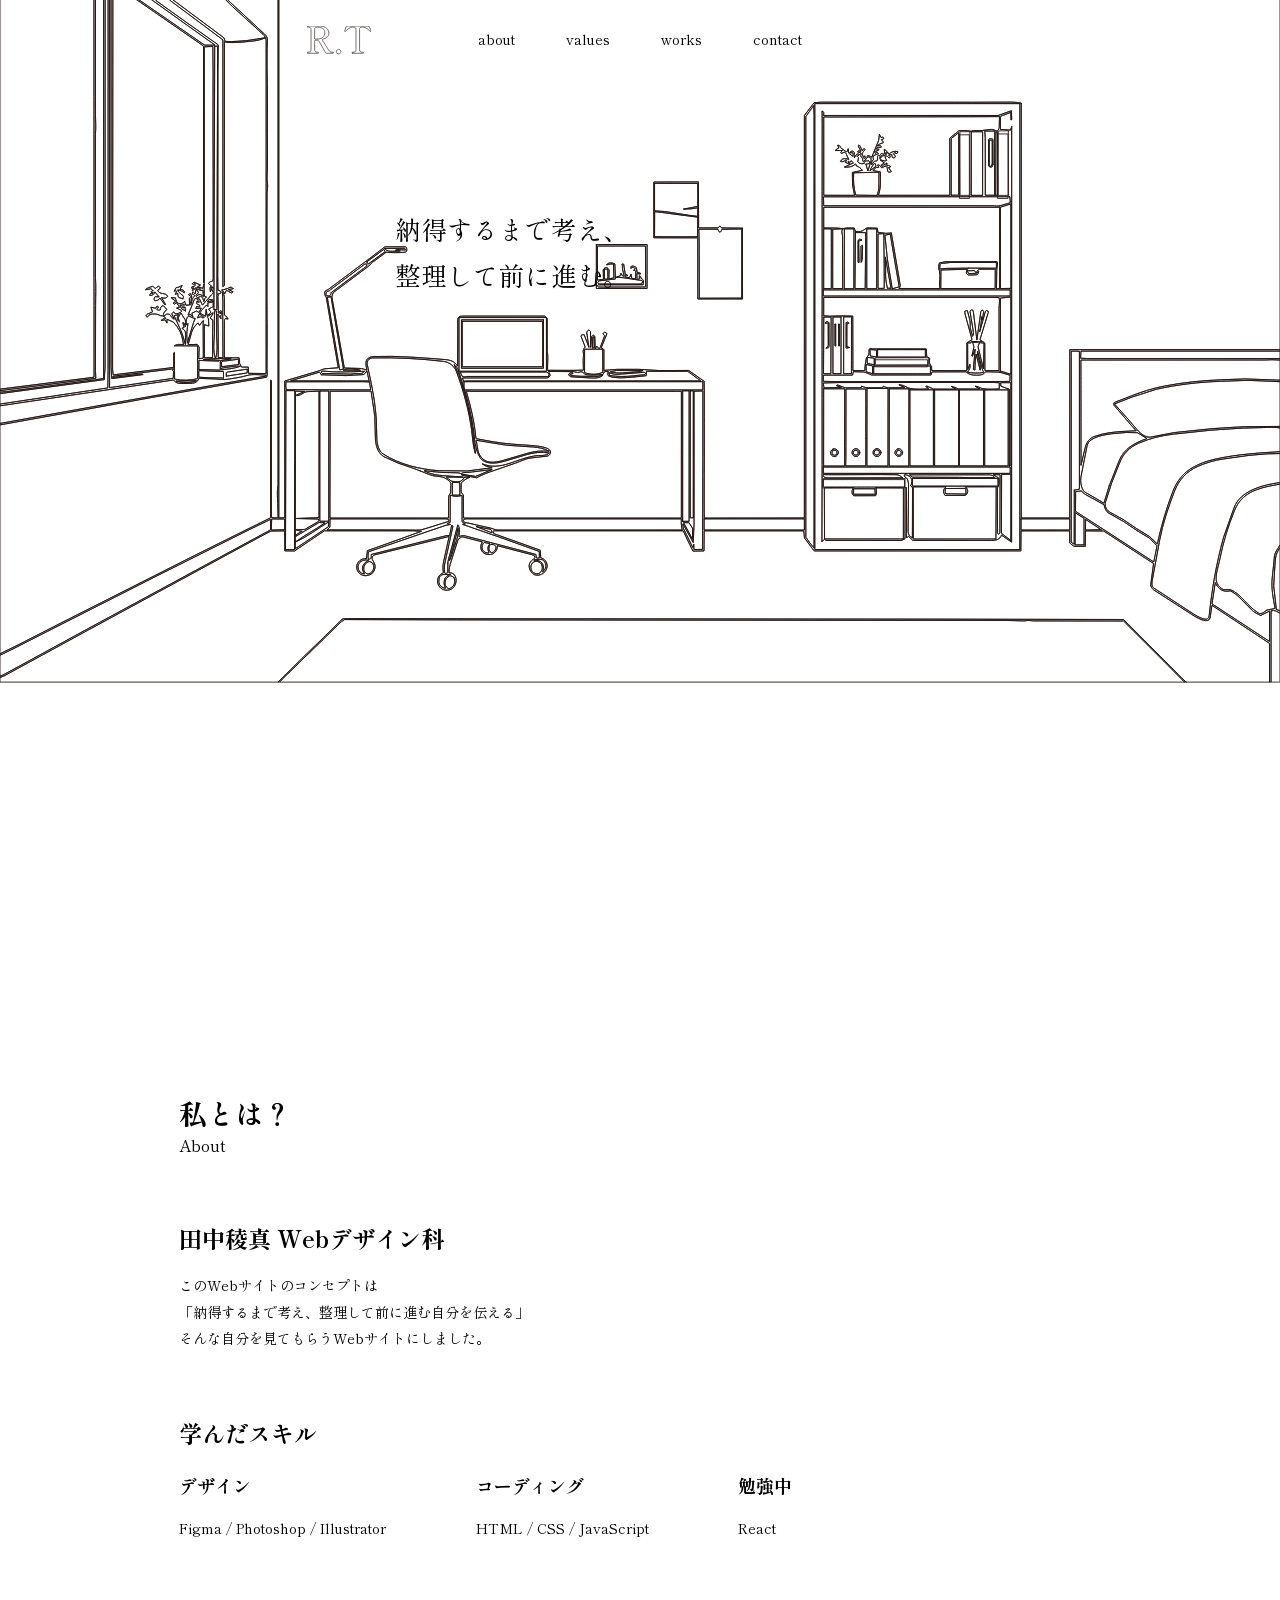
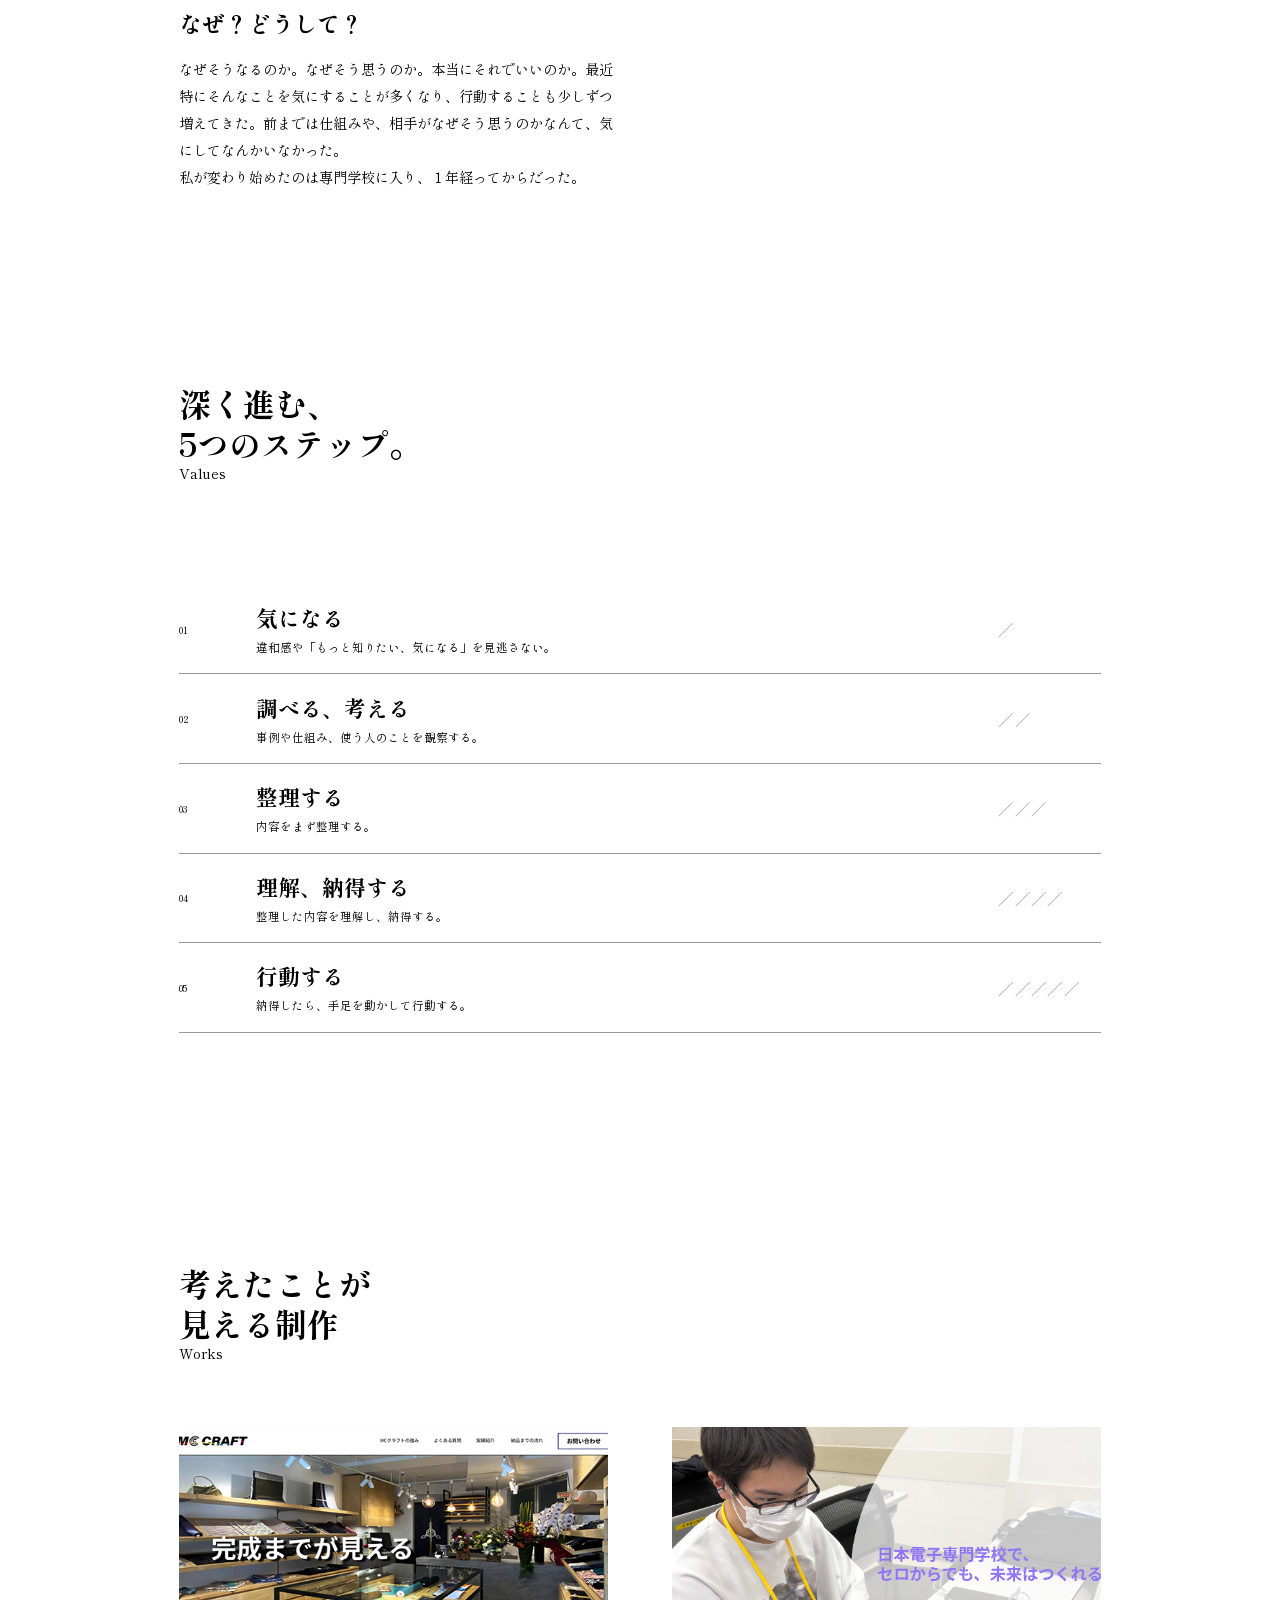
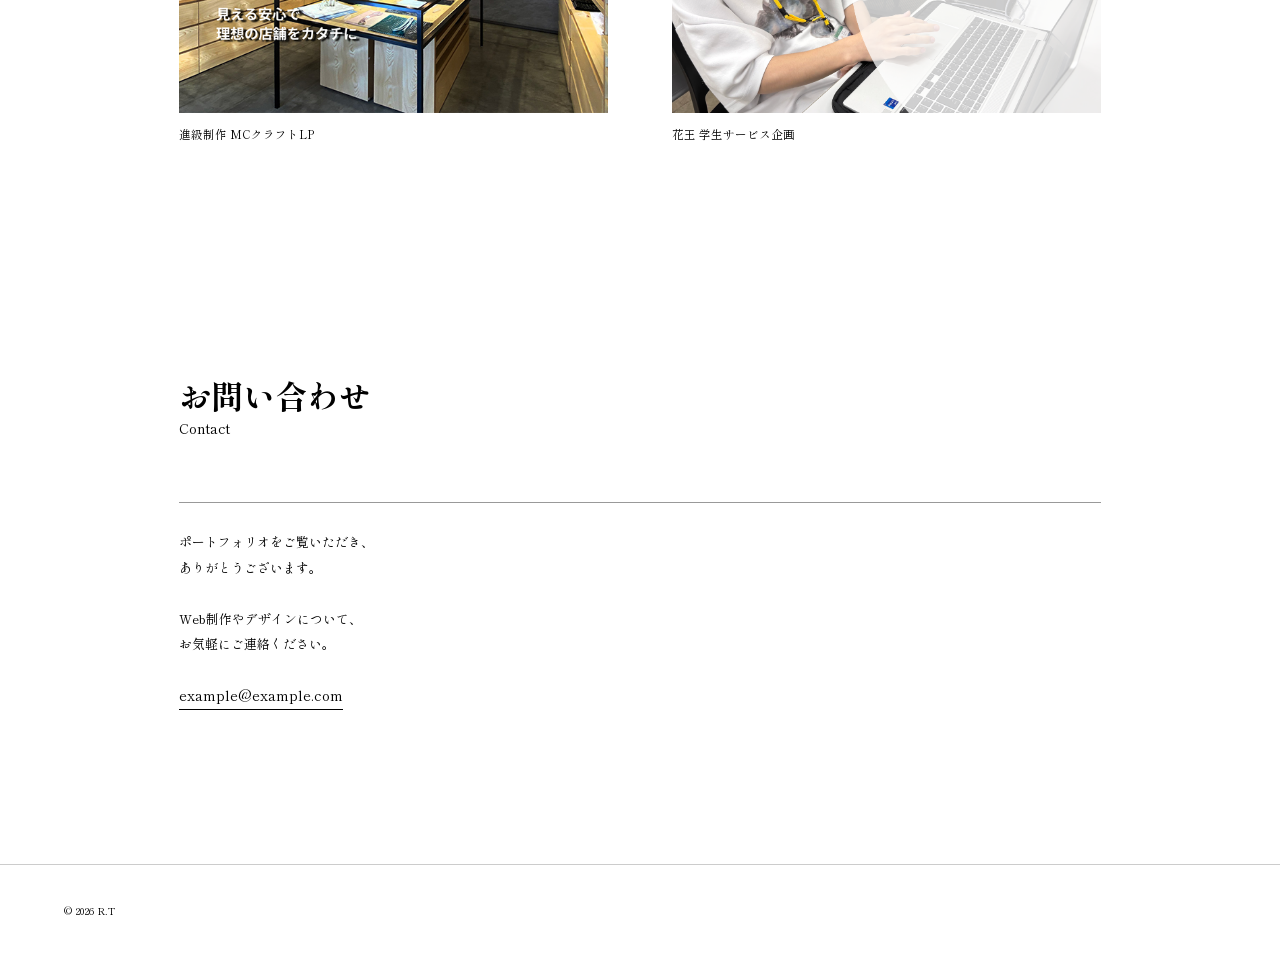
==== commit d6c9eff9: "スタイルのリセットと新しい画像の追加、HTMLの修正" ====
--- a/index.html
+++ b/index.html
@@ -4,7 +4,7 @@
     <meta charset="UTF-8" />
     <meta name="viewport" content="width=device-width, initial-scale=1.0" />
     <title>ポートフォリオサイト</title>
-     <link rel="preconnect" href="https://fonts.googleapis.com" />
+    <link rel="preconnect" href="https://fonts.googleapis.com" />
     <link rel="preconnect" href="https://fonts.gstatic.com" crossorigin />
     <link
       href="https://fonts.googleapis.com/css2?family=Noto+Sans+JP:wght@100..900&family=Shippori+Mincho&display=swap"
@@ -15,7 +15,7 @@
   <body>
     <header>
       <!-- 右上配置のSVGロゴ -->
-      <div class="header ">
+      <div class="header">
         <a href="index.html"
           ><svg
             class="header-logo"
@@ -37,10 +37,10 @@
 
         <nav class="header-nav">
           <ul>
-            <li><a href="">about</a></li>
-            <li><a href="">values</a></li>
-            <li><a href="">works</a></li>
-            <li><a href="">contact</a></li>
+            <li><a href="#about">about</a></li>
+            <li><a href="#values">values</a></li>
+            <li><a href="#works">works</a></li>
+            <li><a href="#contact">contact</a></li>
           </ul>
         </nav>
       </div>
@@ -48,6 +48,11 @@
 
     <main>
       <section class="fv-container">
+        <div class="fv-message">
+          <p>納得するまで考え、</p>
+          <p>整理して前に進む。</p>
+        </div>
+
         <!--FV-->
         <!-- SVG本体（※ファイル読み込み または 内部埋め込み） -->
         <!-- imgタグではなく、<svg>タグとして配置するか、JSで読み込む必要があります -->
@@ -848,7 +853,6 @@
       </section>
 
       <section id="about">
-
         <div class="common">
           <h2>私とは？</h2>
           <p>About</p>
@@ -857,9 +861,9 @@
         <div class="common">
           <h3>田中稜真 <span>Webデザイン科</span></h3>
           <p class="common_text">
-            このWebサイトのコンセプトは<br>
-            「納得するまで考え、整理して前に進む自分を伝える」<br>
-            そんな自分を見てもらうWebサイトにしました。<br>
+            このWebサイトのコンセプトは<br />
+            「納得するまで考え、整理して前に進む自分を伝える」<br />
+            そんな自分を見てもらうWebサイトにしました。<br />
           </p>
         </div>
 
@@ -887,177 +891,146 @@
         <div class="common">
           <h3 class="font_purple">なぜ？どうして？</h3>
           <p class="common_text">
-            なぜそうなるのか。なぜそう思うのか。本当にそれでいいのか。最近<br>
-            特にそんなことを気にすることが多くなり、行動することも少しずつ<br>
-            増えてきた。前までは仕組みや、相手がなぜそう思うのかなんて、気<br>
-            にしてなんかいなかった。<br>
-            私が変わり始めたのは専門学校に入り、１年経ってからだった。<br>
+            なぜそうなるのか。なぜそう思うのか。本当にそれでいいのか。最近<br />
+            特にそんなことを気にすることが多くなり、行動することも少しずつ<br />
+            増えてきた。前までは仕組みや、相手がなぜそう思うのかなんて、気<br />
+            にしてなんかいなかった。<br />
+            私が変わり始めたのは専門学校に入り、１年経ってからだった。<br />
           </p>
         </div>
       </section>
 
-    <!-- =========================
+      <!-- =========================
          Values
     ========================== -->
 
-    <section id="values" class="values-section">
-
-      <div class="values-heading common">
-        <h2>深く進む、<br>5つのステップ。</h2>
-        <p>Values</p>
-      </div>
-
-      <div class="values-list common">
-
-        <div class="value-item">
-          <span class="value-number">01</span>
-
-          <div class="value-content">
-            <h3>気になる</h3>
-            <p>違和感や「もっと知りたい、気になる」を見逃さない。</p>
+      <section id="values" class="values-section">
+        <div class="values-heading common">
+          <h2>深く進む、<br />5つのステップ。</h2>
+          <p>Values</p>
+        </div>
+
+        <div class="values-list common">
+          <div class="value-item">
+            <span class="value-number">01</span>
+
+            <div class="value-content">
+              <h3>気になる</h3>
+              <p>違和感や「もっと知りたい、気になる」を見逃さない。</p>
+            </div>
+
+            <span class="value-mark">／</span>
           </div>
 
-          <span class="value-mark">／</span>
+          <div class="value-item">
+            <span class="value-number">02</span>
+
+            <div class="value-content">
+              <h3>調べる、考える</h3>
+              <p>事例や仕組み、使う人のことを観察する。</p>
+            </div>
+
+            <span class="value-mark">／／</span>
+          </div>
+
+          <div class="value-item">
+            <span class="value-number">03</span>
+
+            <div class="value-content">
+              <h3>整理する</h3>
+              <p>内容をまず整理する。</p>
+            </div>
+
+            <span class="value-mark">／／／</span>
+          </div>
+
+          <div class="value-item">
+            <span class="value-number">04</span>
+
+            <div class="value-content">
+              <h3>理解、納得する</h3>
+              <p>整理した内容を理解し、納得する。</p>
+            </div>
+
+            <span class="value-mark">／／／／</span>
+          </div>
+
+          <div class="value-item">
+            <span class="value-number">05</span>
+
+            <div class="value-content">
+              <h3>行動する</h3>
+              <p>納得したら、手足を動かして行動する。</p>
+            </div>
+
+            <span class="value-mark">／／／／／</span>
+          </div>
         </div>
-
-
-        <div class="value-item">
-          <span class="value-number">02</span>
-
-          <div class="value-content">
-            <h3>調べる、考える</h3>
-            <p>事例や仕組み、使う人のことを観察する。</p>
-          </div>
-
-          <span class="value-mark">／／</span>
-        </div>
-
-
-        <div class="value-item">
-          <span class="value-number">03</span>
-
-          <div class="value-content">
-            <h3>整理する</h3>
-            <p>内容をまず整理する。</p>
-          </div>
-
-          <span class="value-mark">／／／</span>
-        </div>
-
-
-        <div class="value-item">
-          <span class="value-number">04</span>
-
-          <div class="value-content">
-            <h3>理解、納得する</h3>
-            <p>整理した内容を理解し、納得する。</p>
-          </div>
-
-          <span class="value-mark">／／／／</span>
-        </div>
-
-
-        <div class="value-item">
-          <span class="value-number">05</span>
-
-          <div class="value-content">
-            <h3>行動する</h3>
-            <p>納得したら、手足を動かして行動する。</p>
-          </div>
-
-          <span class="value-mark">／／／／／</span>
-        </div>
-
-      </div>
-
-    </section>
-
-
-    <!-- =========================
+      </section>
+
+      <!-- =========================
          Works
     ========================== -->
 
-    <section id="works" class="works-section">
-
-      <div class="works-heading">
-        <h2>考えたことが<br>見える制作</h2>
-        <p>Works</p>
-      </div>
-
-
-      <div class="works-list">
-
-        <a href="#" class="work-item">
-
-          <div class="work-image">
-            <img src="images/work-mc-craft.jpg" alt="進級制作 MCクラフトLP">
-          </div>
-
-          <h3>進級制作 MCクラフトLP</h3>
-
-        </a>
-
-
-        <a href="#" class="work-item">
-
-          <div class="work-image">
-            <img src="images/work-hanaya.jpg" alt="花王 学生サービス企画">
-          </div>
-
-          <h3>花王 学生サービス企画</h3>
-
-        </a>
-
-      </div>
-
-    </section>
-
-
-    <!-- =========================
+      <section id="works" class="works-section">
+        <div class="works-heading">
+          <h2>考えたことが<br />見える制作</h2>
+          <p>Works</p>
+        </div>
+
+        <div class="works-list">
+          <a href="works/promotion-project/index.html" class="work-item">
+            <div class="work-image">
+              <img src="img/MC_CRAFT.png" alt="進級制作 MCクラフトLP" />
+            </div>
+
+            <h3>進級制作 MCクラフトLP</h3>
+          </a>
+
+          <a href="#" class="work-item">
+            <div class="work-image">
+              <img src="img/firstwork.png" alt="花王 学生サービス企画" />
+            </div>
+
+            <h3>花王 学生サービス企画</h3>
+          </a>
+        </div>
+      </section>
+
+      <!-- =========================
          Contact
     ========================== -->
 
-    <section id="contact" class="contact-section">
-
-      <div class="contact-heading">
-        <h2>お問い合わせ</h2>
-        <p>Contact</p>
-      </div>
-
-      <div class="contact-content">
-
-        <p>
-          ポートフォリオをご覧いただき、<br>
-          ありがとうございます。
-        </p>
-
-        <p>
-          Web制作やデザインについて、<br>
-          お気軽にご連絡ください。
-        </p>
-
-        <a
-          href="mailto:example@example.com"
-          class="contact-mail"
-        >
-          example@example.com
-        </a>
-
-      </div>
-
-    </section>
-
-
-    <!-- =========================
+      <section id="contact" class="contact-section">
+        <div class="contact-heading">
+          <h2>お問い合わせ</h2>
+          <p>Contact</p>
+        </div>
+
+        <div class="contact-content">
+          <p>
+            ポートフォリオをご覧いただき、<br />
+            ありがとうございます。
+          </p>
+
+          <p>
+            Web制作やデザインについて、<br />
+            お気軽にご連絡ください。
+          </p>
+
+          <a href="mailto:example@example.com" class="contact-mail">
+            example@example.com
+          </a>
+        </div>
+      </section>
+
+      <!-- =========================
          Footer
     ========================== -->
 
-    <footer class="footer">
-
-      <p>© 2026 R.T</p>
-
-    </footer>
-
+      <footer class="footer">
+        <p>© 2026 R.T</p>
+      </footer>
     </main>
 
     <script src="js/script.js" defer></script>
--- a/css/style.css
+++ b/css/style.css
@@ -1,33 +1,36 @@
 @charset "utf-8";
-
-:root {
-  --black: #000;
-  --purple: #a200ca;
-}
-
-h2 {
-  font-size: 2.2vw;
-  font-weight: bold;
-}
-
-h3 {
-  font-size: 1.8vw;
-  font-weight: bold;
-}
-
-h4 {
-  font-size: 1.4vw;
-}
-
-li {
-  list-style-type: none;
-}
 
 * {
   margin: 0;
   padding: 0;
   box-sizing: border-box;
-}
+  scroll-behavior: smooth;
+}
+
+:root {
+  --black: #000;
+  
+}
+
+h2 {
+  font-size: 2.2vw;
+  font-weight: bold;
+}
+
+h3 {
+  font-size: 1.8vw;
+  font-weight: bold;
+}
+
+h4 {
+  font-size: 1.4vw;
+}
+
+li {
+  list-style-type: none;
+}
+
+
 
 body {
   font-family: "Shippori Mincho", sans-serif;
@@ -39,7 +42,7 @@
 /* ロゴの位置固定 */
 .header {
   position: absolute;
-  z-index: 0;
+  z-index: 10;
   display: flex;
   align-items: center;
   margin-top: 2vw;
@@ -216,6 +219,7 @@
 
 .header-nav a {
   position: relative;
+  
 
   color: #000;
   text-decoration: none;
@@ -509,6 +513,23 @@
 
 
   /* ----------------------------------------
+     基本の文字サイズ
+  ---------------------------------------- */
+
+  h2 {
+    font-size: 30px;
+  }
+
+  h3 {
+    font-size: 22px;
+  }
+
+  h4 {
+    font-size: 18px;
+  }
+
+
+  /* ----------------------------------------
      Header
   ---------------------------------------- */
 
@@ -524,11 +545,9 @@
   .header-logo {
     top: 20px;
     left: 20px;
-
     width: 50px;
   }
 
-  /* スクロール後 */
   .header-logo.is-scrolled {
     left: 20px;
   }
@@ -540,10 +559,6 @@
 
   .header-nav {
     top: 20px;
-
-    /*
-      FVではナビ全体を中央に配置
-    */
     left: 50%;
 
     transform: translateX(-50%);
@@ -556,16 +571,9 @@
   }
 
   .header-nav a {
-    font-size: 12px;
-  }
-
-
-  /*
-    FVを過ぎたら右側へ移動。
-
-    スマホでは65vwだと画面外に出る可能性があるため、
-    rightで位置を決める。
-  */
+    font-size: 13px;
+  }
+
   .header-nav.nav-scrolled {
     left: auto;
     right: 20px;
@@ -589,7 +597,7 @@
   .common_text {
     margin-top: 24px;
 
-    font-size: 15px;
+    font-size: 16px;
     line-height: 2;
   }
 
@@ -613,14 +621,13 @@
   }
 
   .values-heading p {
-    font-size: 14px;
-    line-height: 1.8;
-  }
-
-
-  /*
-    Valuesをスマホ用に整理
-  */
+    font-size: 16px;
+    line-height: 1.9;
+  }
+
+
+  /* 5つのステップ */
+
   .value-item {
     min-height: auto;
 
@@ -636,25 +643,25 @@
   .value-number {
     width: auto;
 
-    font-size: 11px;
+    font-size: 13px;
   }
 
   .value-content h3 {
     margin-bottom: 10px;
 
-    font-size: 22px;
+    font-size: 24px;
     line-height: 1.4;
   }
 
   .value-content p {
-    font-size: 13px;
-    line-height: 1.8;
+    font-size: 16px;
+    line-height: 1.9;
   }
 
   .value-mark {
     width: auto;
 
-    font-size: 15px;
+    font-size: 16px;
 
     text-align: right;
   }
@@ -679,15 +686,14 @@
   }
 
   .works-heading p {
-    font-size: 14px;
-    line-height: 1.8;
-  }
-
-
-  /*
-    PCでは2列
-    スマホでは1列
-  */
+    font-size: 16px;
+    line-height: 1.9;
+  }
+
+
+  /* PCでは2列
+     スマホでは1列 */
+
   .works-list {
     grid-template-columns: 1fr;
 
@@ -699,8 +705,8 @@
   }
 
   .work-item h3 {
-    font-size: 14px;
-    line-height: 1.6;
+    font-size: 16px;
+    line-height: 1.7;
   }
 
 
@@ -722,8 +728,8 @@
   }
 
   .contact-heading p {
-    font-size: 14px;
-    line-height: 1.8;
+    font-size: 16px;
+    line-height: 1.9;
   }
 
   .contact-content {
@@ -733,12 +739,12 @@
   .contact-content p {
     margin-bottom: 28px;
 
-    font-size: 14px;
+    font-size: 16px;
     line-height: 2;
   }
 
   .contact-mail {
-    font-size: 16px;
+    font-size: 18px;
     padding-bottom: 4px;
   }
 
@@ -752,7 +758,7 @@
   }
 
   .footer p {
-    font-size: 11px;
+    font-size: 12px;
   }
 }
 
@@ -764,6 +770,10 @@
 
 @media screen and (max-width: 480px) {
 
+  .draw-svg {
+    display: none;
+  }
+
   /* ----------------------------------------
      ロゴ
   ---------------------------------------- */
@@ -782,7 +792,7 @@
   }
 
   .header-nav a {
-    font-size: 11px;
+    font-size: 12px;
   }
 
 
@@ -795,11 +805,11 @@
   }
 
   .value-content h3 {
-    font-size: 20px;
+    font-size: 22px;
   }
 
   .value-content p {
-    font-size: 12px;
+    font-size: 15px;
   }
 
 
@@ -810,4 +820,39 @@
   .works-list {
     gap: 60px;
   }
+}
+
+/* ========================================
+   FV
+======================================== */
+
+.fv-container {
+  position: relative;
+  width: 100%;
+  height: 100vh;
+}
+
+.fv-message {
+  position: absolute;
+  top: 28%;
+  left: 40%;
+  transform: translate(-50%, -50%);
+
+  z-index: 2;
+
+  text-align: center;
+  white-space: nowrap;
+
+  font-size: 2vw;
+  line-height: 1.8;
+
+  opacity: 0;
+
+  animation: fvMessage 1.2s ease 2.5s forwards;
+}
+
+@keyframes fvMessage {
+  to {
+    opacity: 1;
+  }
 }
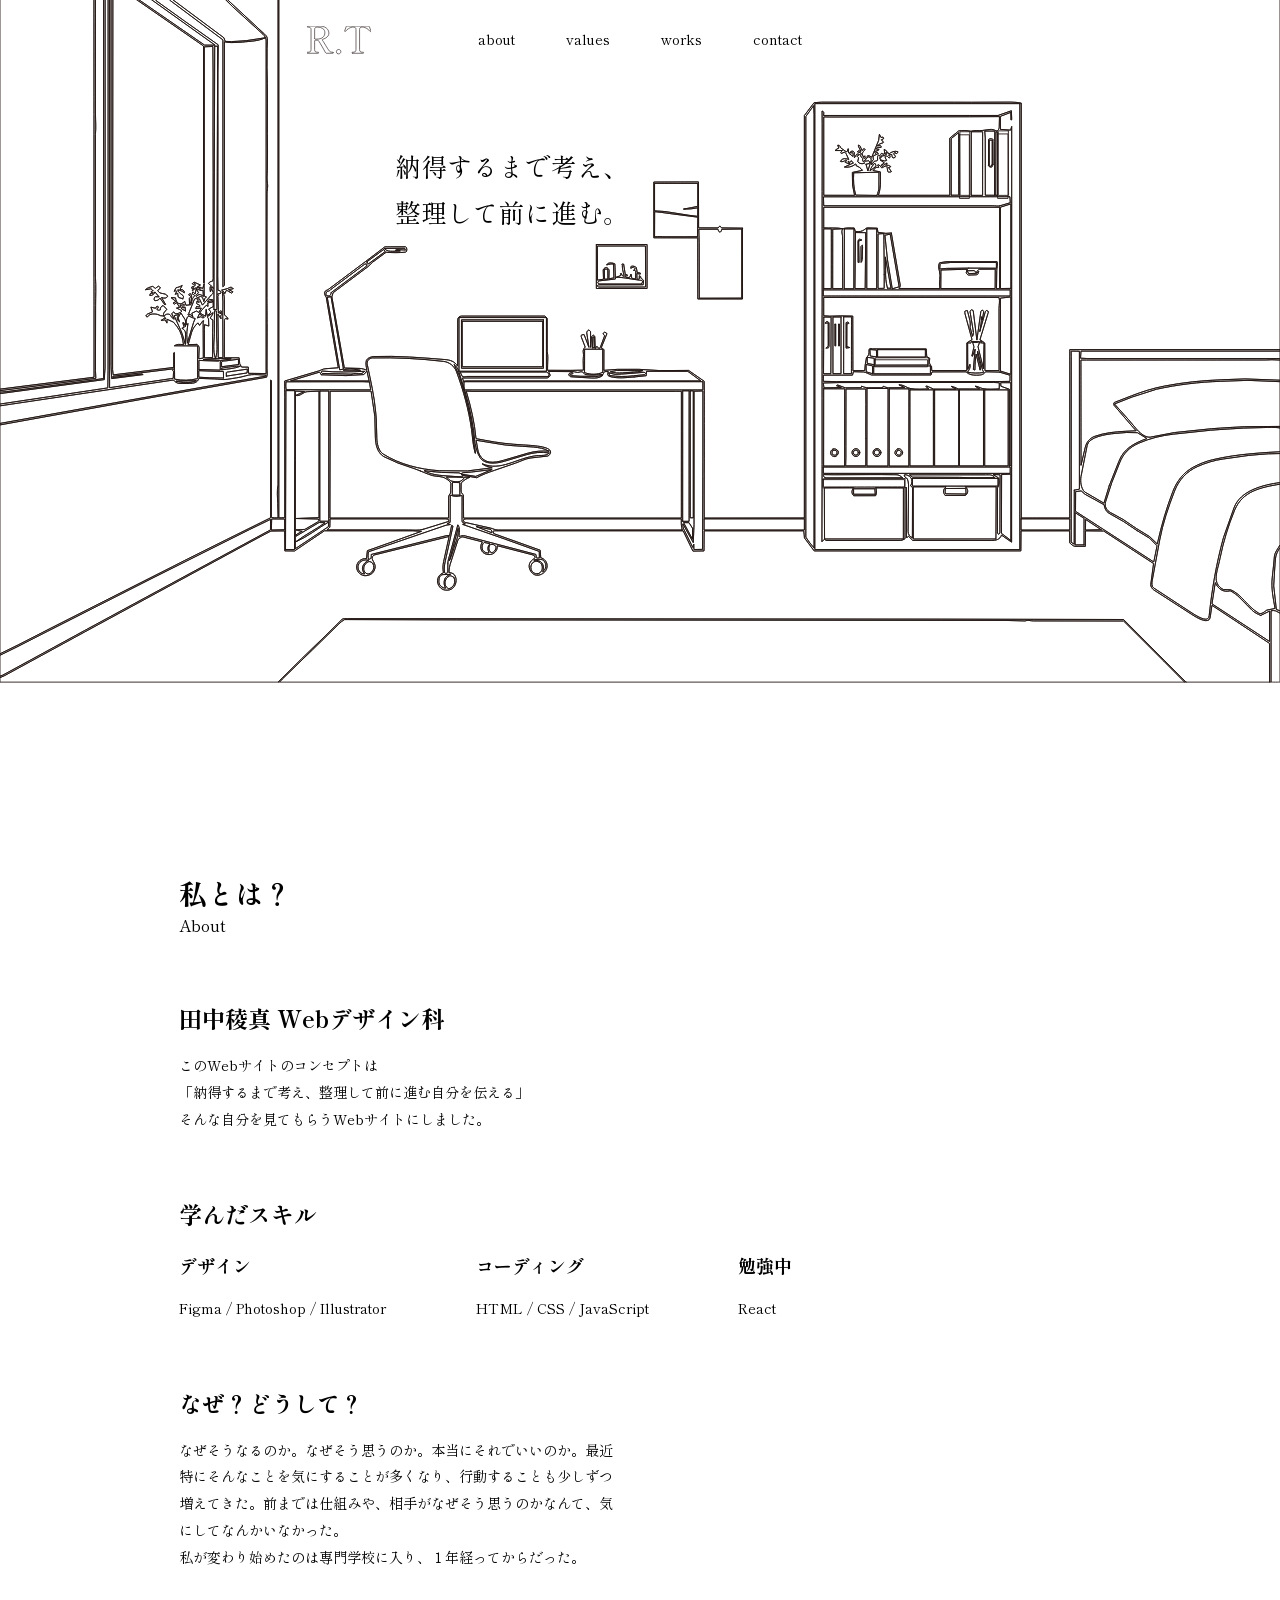
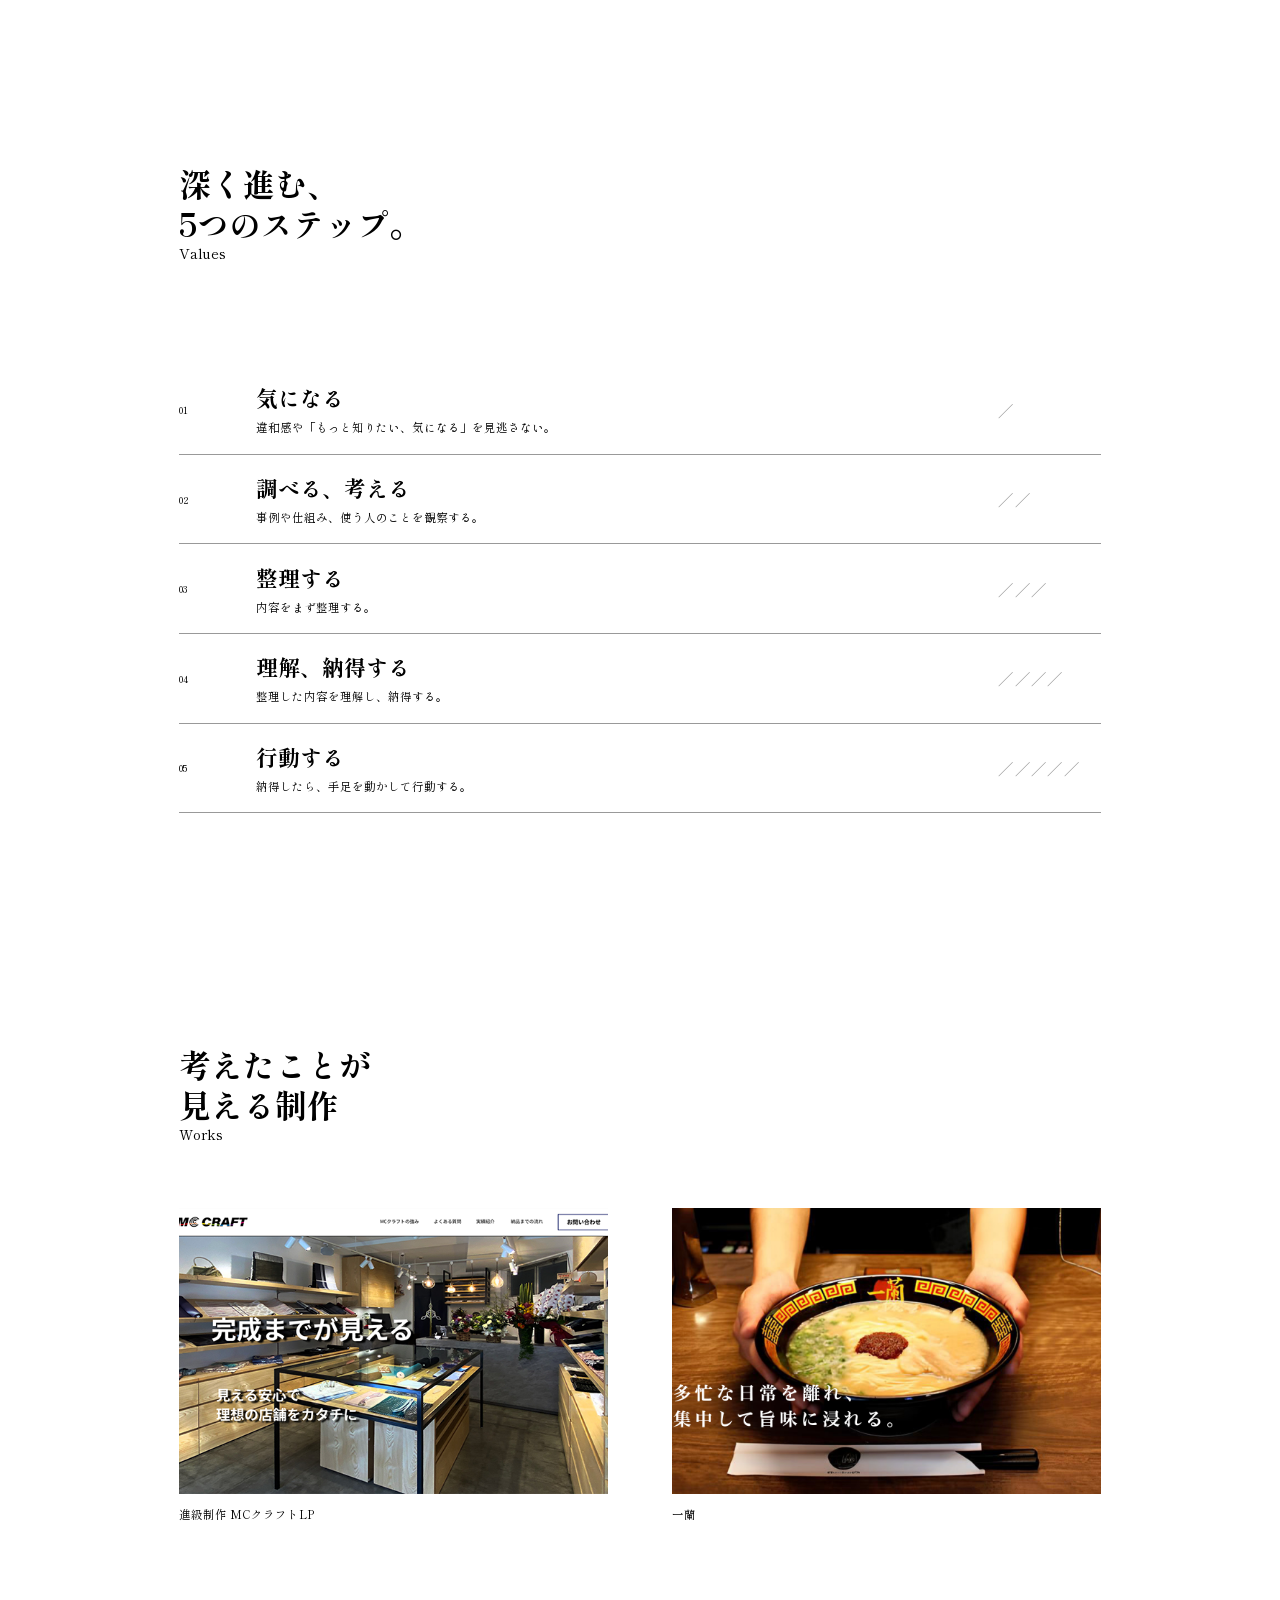
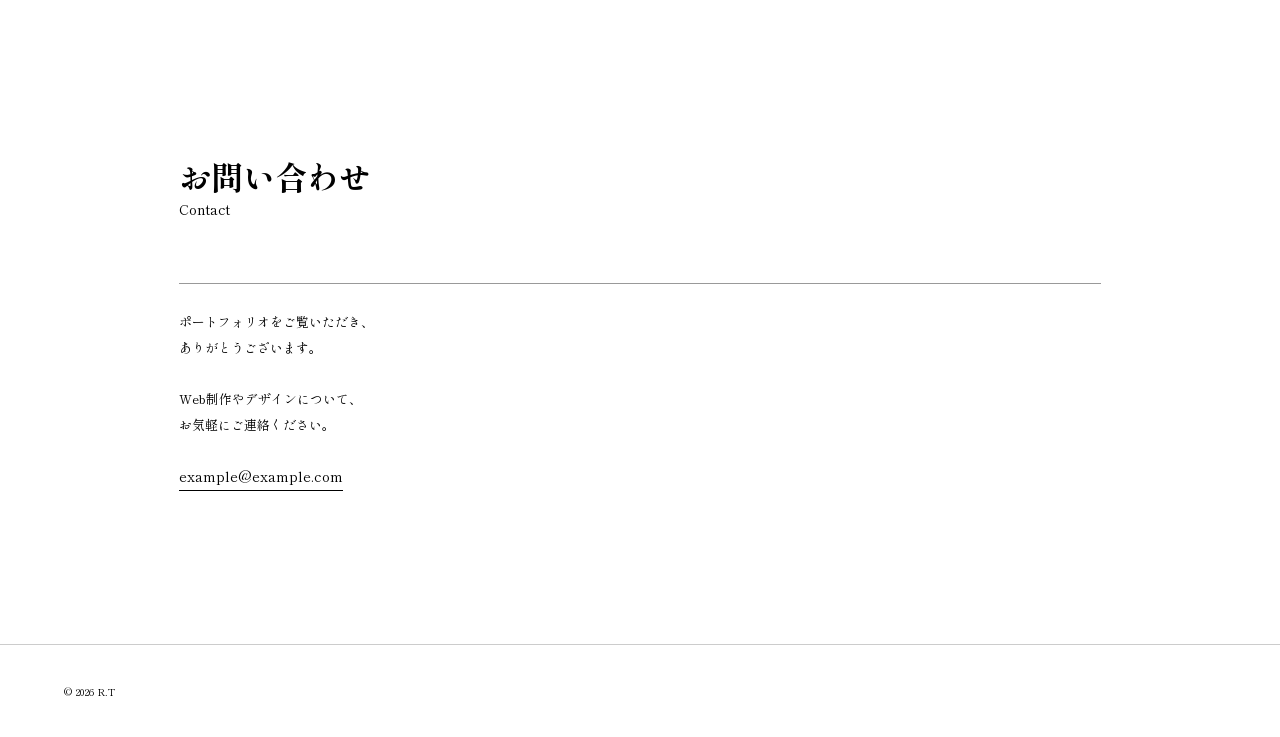
==== commit 8388db89: "ハンバーガーメニューの追加とナビゲーションのインタラクションを実装" ====
--- a/index.html
+++ b/index.html
@@ -35,6 +35,14 @@
               d="M87.26,52.63c-.29,0-.43-.34-.43-1.01,0-.62.14-.94.43-.94h1.08c2.06,0,3.61-.37,4.64-1.12,1.03-.74,1.55-2.03,1.55-3.85V6.7c0-1.78-.48-2.99-1.44-3.64-.96-.65-2.3-.97-4.03-.97-.29,0-.86.05-1.73.14-2.06.19-4.38,1.08-6.95,2.66-2.57,1.58-4.57,3.38-6.01,5.4-.19.34-.43.5-.72.5-.14,0-.31-.05-.5-.14-.43-.19-.65-.41-.65-.65l.07-.43,3.1-8.35c.33-.77.94-1.15,1.8-1.15h41.04c.86,0,1.46.38,1.8,1.15l3.1,8.35.07.43c0,.24-.22.46-.65.65-.19.1-.36.14-.5.14-.29,0-.53-.17-.72-.5-1.44-2.02-3.44-3.82-6.01-5.4-2.57-1.58-4.88-2.47-6.95-2.66-.86-.1-1.44-.14-1.73-.14-1.78,0-3.13.34-4.07,1.01-.94.67-1.4,1.87-1.4,3.6v39.02c0,1.87.53,3.17,1.58,3.89,1.05.72,2.59,1.08,4.61,1.08h1.01c.34,0,.5.31.5.94,0,.67-.17,1.01-.5,1.01h-21.38Z"
             /></svg></a>
 
+  <button class="hamburger" aria-label="メニューを開く">
+  <span class="hamburger-text">MENU</span>
+  <span class="hamburger-lines">
+    <span></span>
+    <span></span>
+  </span>
+</button>
+
         <nav class="header-nav">
           <ul>
             <li><a href="#about">about</a></li>
@@ -987,14 +995,16 @@
             <h3>進級制作 MCクラフトLP</h3>
           </a>
 
-          <a href="#" class="work-item">
+          <a href="works/Ichiran_Renewal/" class="work-item">
             <div class="work-image">
-              <img src="img/firstwork.png" alt="花王 学生サービス企画" />
+              <img src="img/ichiran.png" alt="花王 学生サービス企画" />
             </div>
 
-            <h3>花王 学生サービス企画</h3>
+            <h3>一蘭 </h3>
           </a>
         </div>
+
+        
       </section>
 
       <!-- =========================
--- a/css/style.css
+++ b/css/style.css
@@ -37,6 +37,30 @@
   color: #000;
 }
 
+
+.fv-container {
+  width: 100%;
+  height: 50vh;
+}
+
+.fv-message {
+  position: absolute;
+  top: 21%;
+  left: 40%;
+  transform: translate(-50%, -50%);
+
+  z-index: 2;
+
+  text-align: center;
+  white-space: nowrap;
+
+  font-size: 2vw;
+  line-height: 1.8;
+
+  opacity: 0;
+
+  animation: fvMessage 1.2s ease 2.5s forwards;
+}
 /* 画面いっぱいのFVコンテナ */
 /* ロゴの右上固定位置指定 */
 /* ロゴの位置固定 */
@@ -269,7 +293,7 @@
 
 
 #about {
-  margin-top: 15vw;
+  margin-top: 33vw;
 }
 
 .common {
@@ -501,6 +525,217 @@
    767px以下
 ======================================== */
 
+/* =========================
+   ハンバーガーメニュー
+========================= */
+
+.hamburger {
+  display: none;
+}
+
+
+@media screen and (max-width: 767px) {
+
+  .hamburger {
+    position: fixed;
+    top: 20px;
+    right: 20px;
+    z-index: 30;
+
+    display: flex;
+    align-items: center;
+    gap: 10px;
+
+    padding: 0;
+    border: none;
+    background: none;
+
+    font-family: "Shippori Mincho", sans-serif;
+    color: #000;
+
+    cursor: pointer;
+  }
+
+  /* MENU */
+  .hamburger-text {
+    font-size: 11px;
+    letter-spacing: 0.15em;
+
+    transition: opacity 0.4s ease;
+  }
+
+  /* 2本の線 */
+  .hamburger-lines {
+    position: relative;
+
+    width: 28px;
+    height: 16px;
+
+    display: flex;
+    flex-direction: column;
+    justify-content: space-between;
+  }
+
+  .hamburger-lines span {
+    display: block;
+
+    width: 28px;
+    height: 1px;
+
+    background: #000;
+
+    transition:
+      transform 0.5s ease,
+      width 0.5s ease;
+  }
+
+
+  /* =========================
+     メニュー本体
+  ========================= */
+
+  .header-nav {
+    display: block;
+    position: fixed;
+
+    top: 0;
+    right: 0;
+
+    width: 0;
+    height: 100vh;
+
+    padding: 0;
+
+    background: #fff;
+
+    overflow: hidden;
+
+    opacity: 0;
+
+    transition:
+      width 0.6s cubic-bezier(0.77, 0, 0.18, 1),
+      opacity 0.3s ease;
+
+    z-index: 20;
+  }
+
+
+  /* 開いた状態 */
+
+  .header-nav.is-open {
+    width: 100%;
+
+    opacity: 1;
+  }
+
+
+  .header-nav.is-open ul {
+    position: absolute;
+
+    top: 50%;
+    right: 40%;
+
+    transform: translateY(-50%);
+
+    display: flex;
+    flex-direction: column;
+
+    gap: 30px;
+
+    text-align: left;
+  }
+
+
+  .header-nav.is-open a {
+    position: relative;
+
+    display: inline-block;
+
+    font-size: 24px;
+    letter-spacing: 0.08em;
+
+    color: #000;
+
+    text-decoration: none;
+
+    opacity: 0;
+    transform: translateX(30px);
+
+    transition:
+      opacity 0.5s ease,
+      transform 0.5s ease;
+  }
+
+
+  /* 順番に表示 */
+
+  .header-nav.is-open li:nth-child(1) a {
+    transition-delay: 0.15s;
+  }
+
+  .header-nav.is-open li:nth-child(2) a {
+    transition-delay: 0.2s;
+  }
+
+  .header-nav.is-open li:nth-child(3) a {
+    transition-delay: 0.25s;
+  }
+
+  .header-nav.is-open li:nth-child(4) a {
+    transition-delay: 0.3s;
+  }
+
+  .header-nav.is-open a {
+    opacity: 1;
+    transform: translateX(0);
+  }
+
+
+  /* ホバー時 */
+
+  .header-nav.is-open a::after {
+    content: "";
+
+    position: absolute;
+
+    right: 0;
+    bottom: -7px;
+
+    width: 0;
+    height: 1px;
+
+    background: #000;
+
+    transition: width 0.4s ease;
+  }
+
+  .header-nav.is-open a:hover::after {
+    width: 100%;
+  }
+
+
+  /* =========================
+     開いたときのボタン
+  ========================= */
+
+  .hamburger.is-open {
+    color: #000;
+  }
+
+  .hamburger.is-open .hamburger-text {
+    opacity: 0;
+  }
+
+  .hamburger.is-open .hamburger-lines span:first-child {
+    transform: translateY(7.5px) rotate(45deg);
+  }
+
+  .hamburger.is-open .hamburger-lines span:last-child {
+    transform: translateY(-7.5px) rotate(-45deg);
+  }
+}
+
+
 @media screen and (max-width: 767px) {
 
   /* ----------------------------------------
@@ -509,6 +744,10 @@
 
   .common {
     padding: 0 20px;
+  }
+
+  br {
+    display: none;
   }
 
 
@@ -553,34 +792,6 @@
   }
 
 
-  /* ----------------------------------------
-     ナビゲーション
-  ---------------------------------------- */
-
-  .header-nav {
-    top: 20px;
-    left: 50%;
-
-    transform: translateX(-50%);
-
-    width: max-content;
-  }
-
-  .header-nav ul {
-    gap: 18px;
-  }
-
-  .header-nav a {
-    font-size: 13px;
-  }
-
-  .header-nav.nav-scrolled {
-    left: auto;
-    right: 20px;
-
-    transform: translateX(0);
-  }
-
 
   /* ----------------------------------------
      About
@@ -770,10 +981,42 @@
 
 @media screen and (max-width: 480px) {
 
+  h3 {
+    margin-bottom: 10px;
+  }
+
   .draw-svg {
     display: none;
   }
 
+  .common {
+    margin: 60px auto;
+  }
+
+  .common_flex div {
+    margin-top: 10px;
+  }
+
+  .common_text {
+    margin-top: 0;
+  }
+
+  br {
+    display: none;
+  }
+
+  /* ----------------------------------------
+     header全体
+  ---------------------------------------- */
+
+.header {
+  position: fixed;
+  background-color: #fff;
+  height: 60px;
+  border-bottom: 1px #000 solid;
+  margin: 0;
+}
+
   /* ----------------------------------------
      ロゴ
   ---------------------------------------- */
@@ -787,6 +1030,8 @@
      ナビ
   ---------------------------------------- */
 
+  
+
   .header-nav ul {
     gap: 14px;
   }
@@ -800,9 +1045,7 @@
      Values
   ---------------------------------------- */
 
-  .value-item {
-    grid-template-columns: 32px 1fr 32px;
-  }
+
 
   .value-content h3 {
     font-size: 22px;
@@ -820,7 +1063,7 @@
   .works-list {
     gap: 60px;
   }
-}
+
 
 /* ========================================
    FV
@@ -829,13 +1072,14 @@
 .fv-container {
   position: relative;
   width: 100%;
-  height: 100vh;
+  height: 50vh;
+  top: 15vw;
 }
 
 .fv-message {
   position: absolute;
-  top: 28%;
-  left: 40%;
+  top: 50%;
+  left: 50%;
   transform: translate(-50%, -50%);
 
   z-index: 2;
@@ -843,12 +1087,13 @@
   text-align: center;
   white-space: nowrap;
 
-  font-size: 2vw;
+  font-size: 8vw;
   line-height: 1.8;
 
   opacity: 0;
 
   animation: fvMessage 1.2s ease 2.5s forwards;
+}
 }
 
 @keyframes fvMessage {
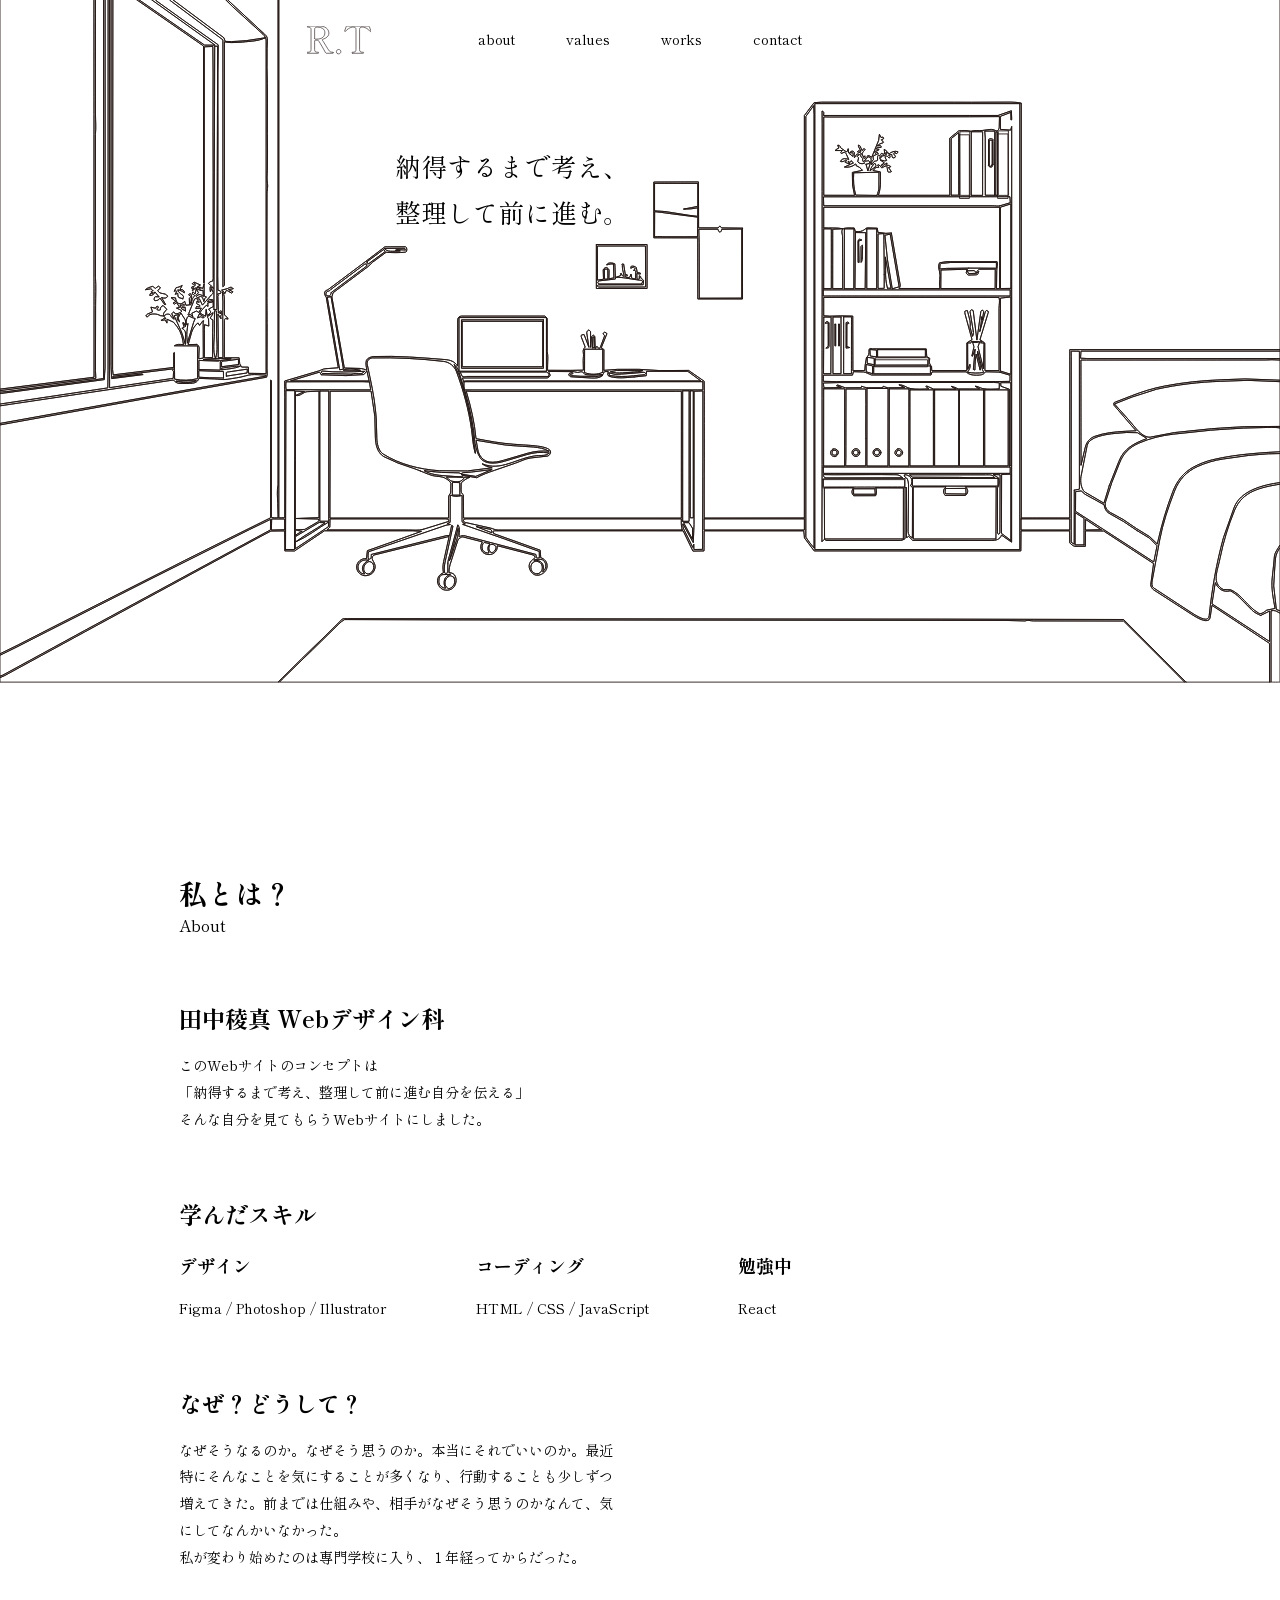
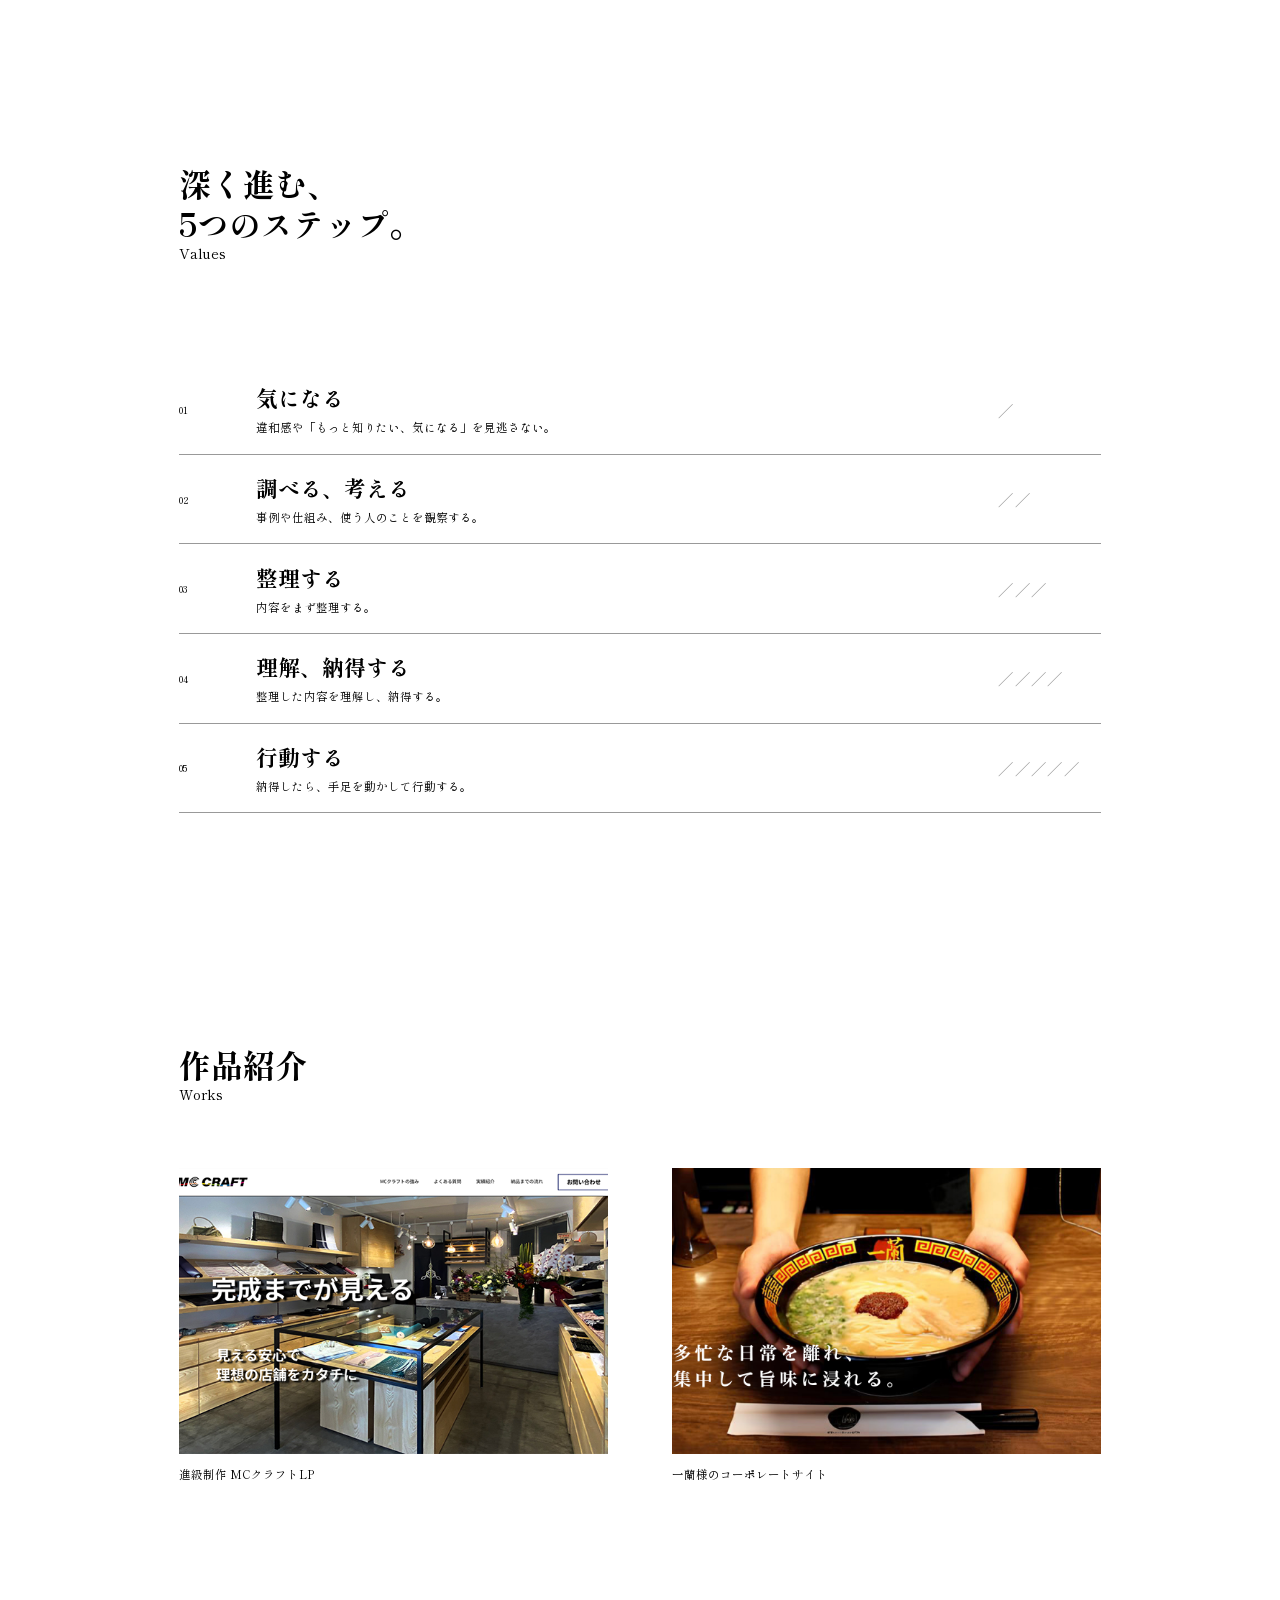
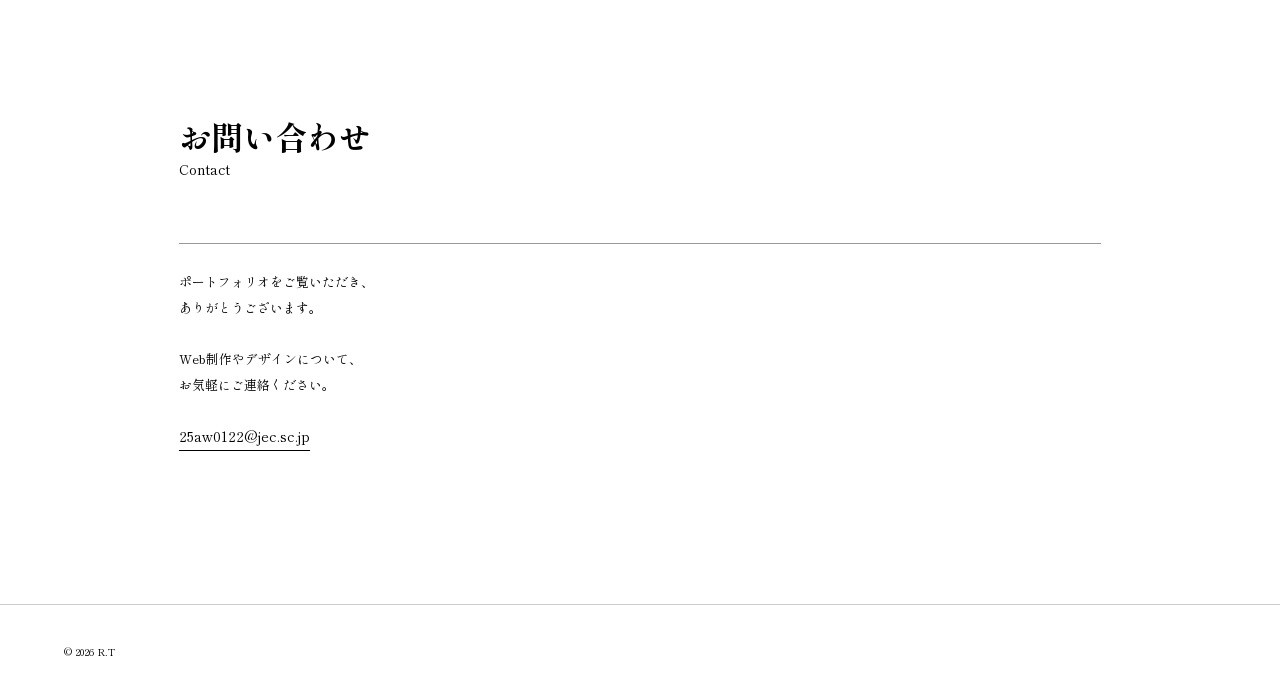
==== commit 44ab2719: "作品紹介の見出しを変更し、コーポレートサイトのタイトルを更新。メールアドレスを修正。" ====
--- a/index.html
+++ b/index.html
@@ -982,7 +982,7 @@
 
       <section id="works" class="works-section">
         <div class="works-heading">
-          <h2>考えたことが<br />見える制作</h2>
+          <h2>作品紹介</h2>
           <p>Works</p>
         </div>
 
@@ -1000,7 +1000,7 @@
               <img src="img/ichiran.png" alt="花王 学生サービス企画" />
             </div>
 
-            <h3>一蘭 </h3>
+            <h3>一蘭様のコーポレートサイト</h3>
           </a>
         </div>
 
@@ -1029,7 +1029,7 @@
           </p>
 
           <a href="mailto:example@example.com" class="contact-mail">
-            example@example.com
+            25aw0122@jec.sc.jp
           </a>
         </div>
       </section>
--- a/css/style.css
+++ b/css/style.css
@@ -1005,6 +1005,10 @@
     display: none;
   }
 
+  h2 br {
+    display: block;
+  }
+
   /* ----------------------------------------
      header全体
   ---------------------------------------- */
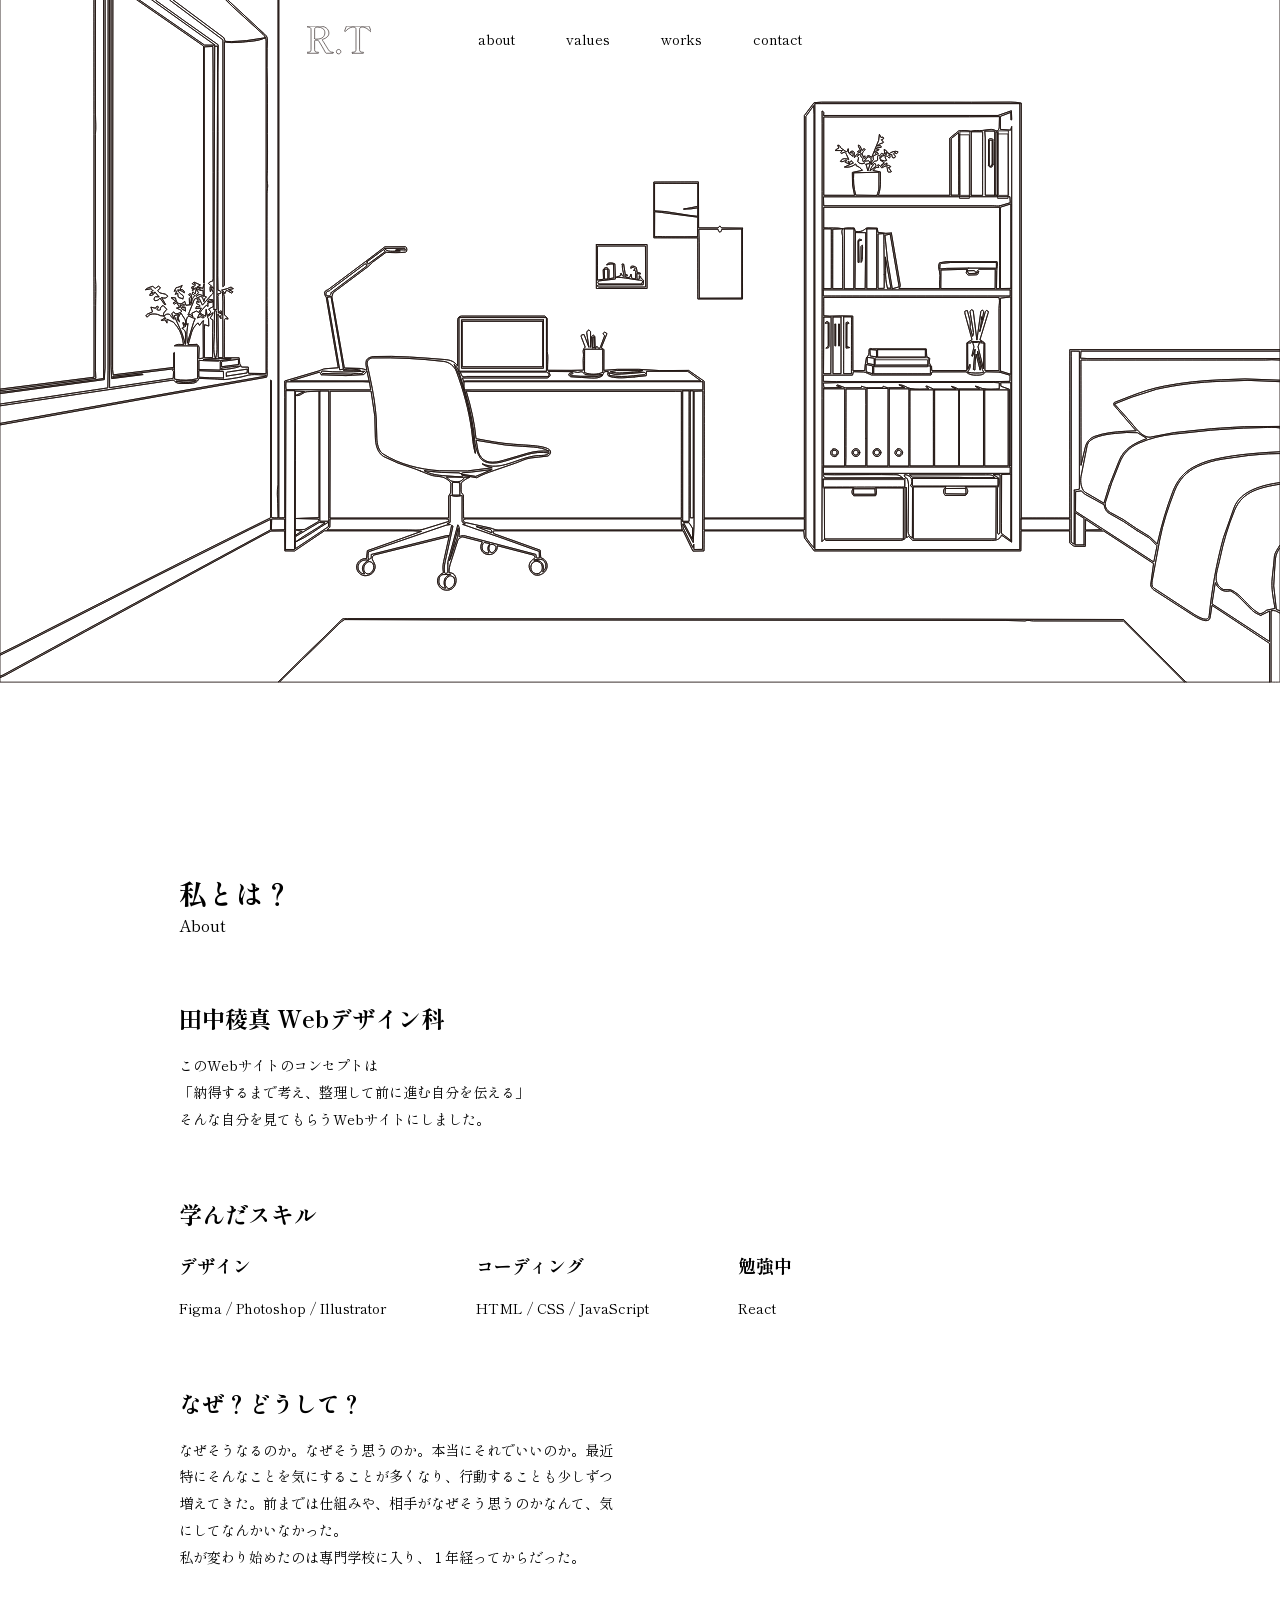
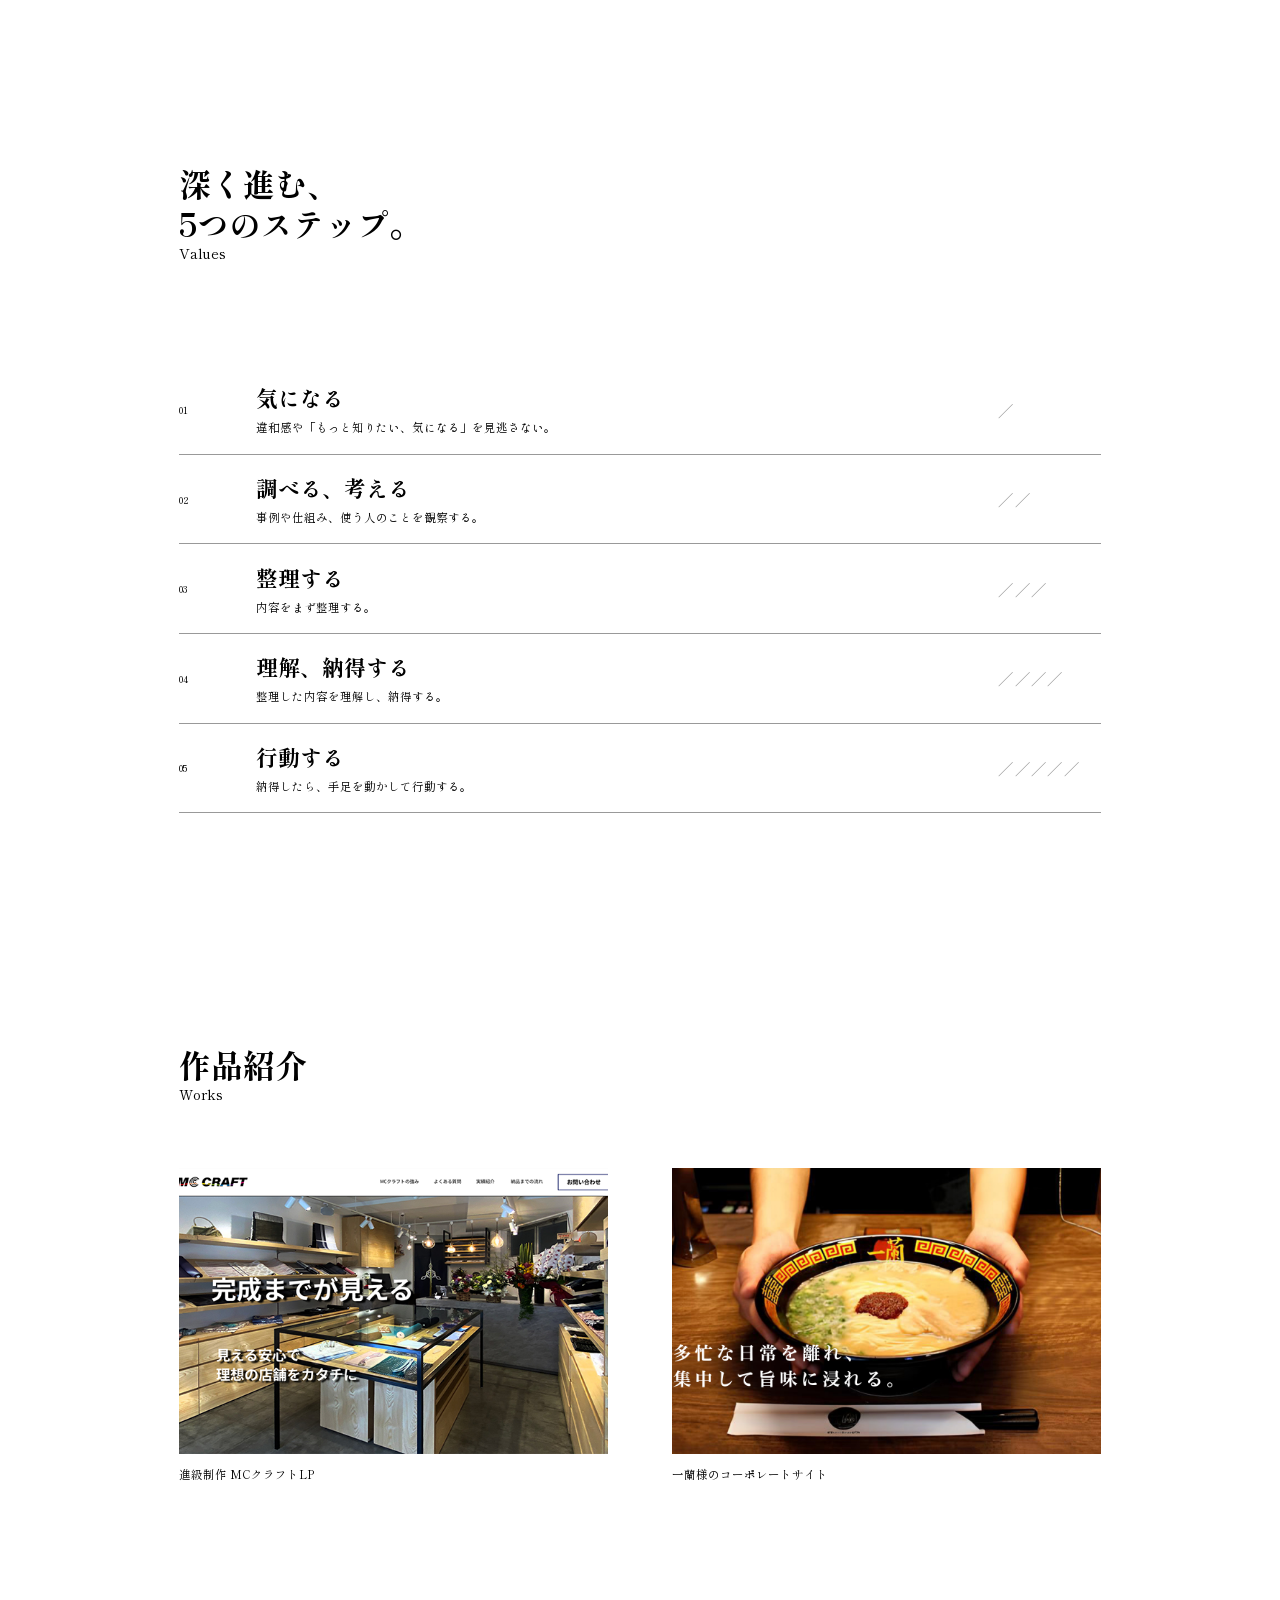
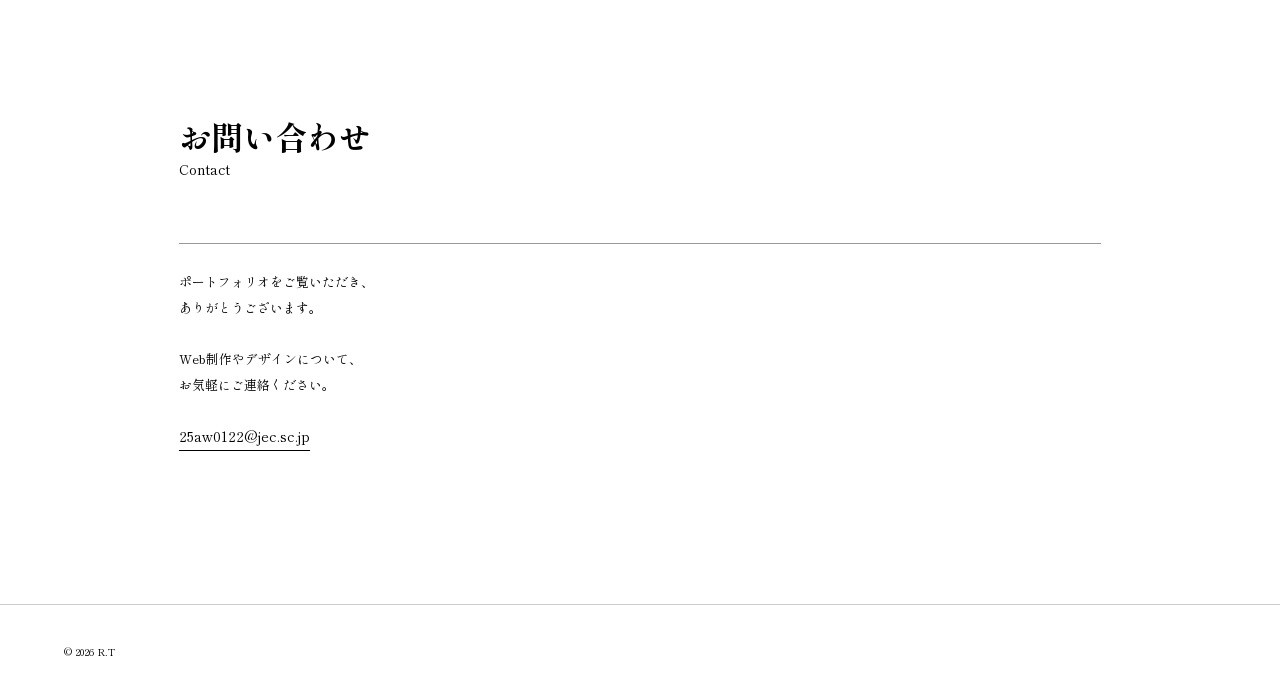
==== commit c21b4450: "タイトルを「ポートフォリオサイト」から「Portfolio」に変更し、CSSのfv-messageの表示設定を調整" ====
--- a/index.html
+++ b/index.html
@@ -3,13 +3,12 @@
   <head>
     <meta charset="UTF-8" />
     <meta name="viewport" content="width=device-width, initial-scale=1.0" />
-    <title>ポートフォリオサイト</title>
+    <title>Portfolio</title>
     <link rel="preconnect" href="https://fonts.googleapis.com" />
     <link rel="preconnect" href="https://fonts.gstatic.com" crossorigin />
     <link
       href="https://fonts.googleapis.com/css2?family=Noto+Sans+JP:wght@100..900&family=Shippori+Mincho&display=swap"
-      rel="stylesheet"
-    />
+      rel="stylesheet"/>
     <link rel="stylesheet" href="css/style.css" />
   </head>
   <body>
--- a/css/style.css
+++ b/css/style.css
@@ -44,6 +44,7 @@
 }
 
 .fv-message {
+  display: none;
   position: absolute;
   top: 21%;
   left: 40%;
@@ -299,7 +300,7 @@
 .common {
   margin-bottom: 5vw;
   opacity: 0;
-  transform: translateY(50px);
+  transform: translateY(200px);
   transition: opacity 1s ease, transform 1s ease;
 }
 
@@ -617,6 +618,7 @@
       opacity 0.3s ease;
 
     z-index: 20;
+    
   }
 
 
@@ -624,7 +626,6 @@
 
   .header-nav.is-open {
     width: 100%;
-
     opacity: 1;
   }
 
@@ -737,6 +738,10 @@
 
 
 @media screen and (max-width: 767px) {
+
+  .header-nav.nav-scrolled {
+  left: 0;
+  }
 
   /* ----------------------------------------
      共通
@@ -1081,6 +1086,7 @@
 }
 
 .fv-message {
+  display: block;
   position: absolute;
   top: 50%;
   left: 50%;
